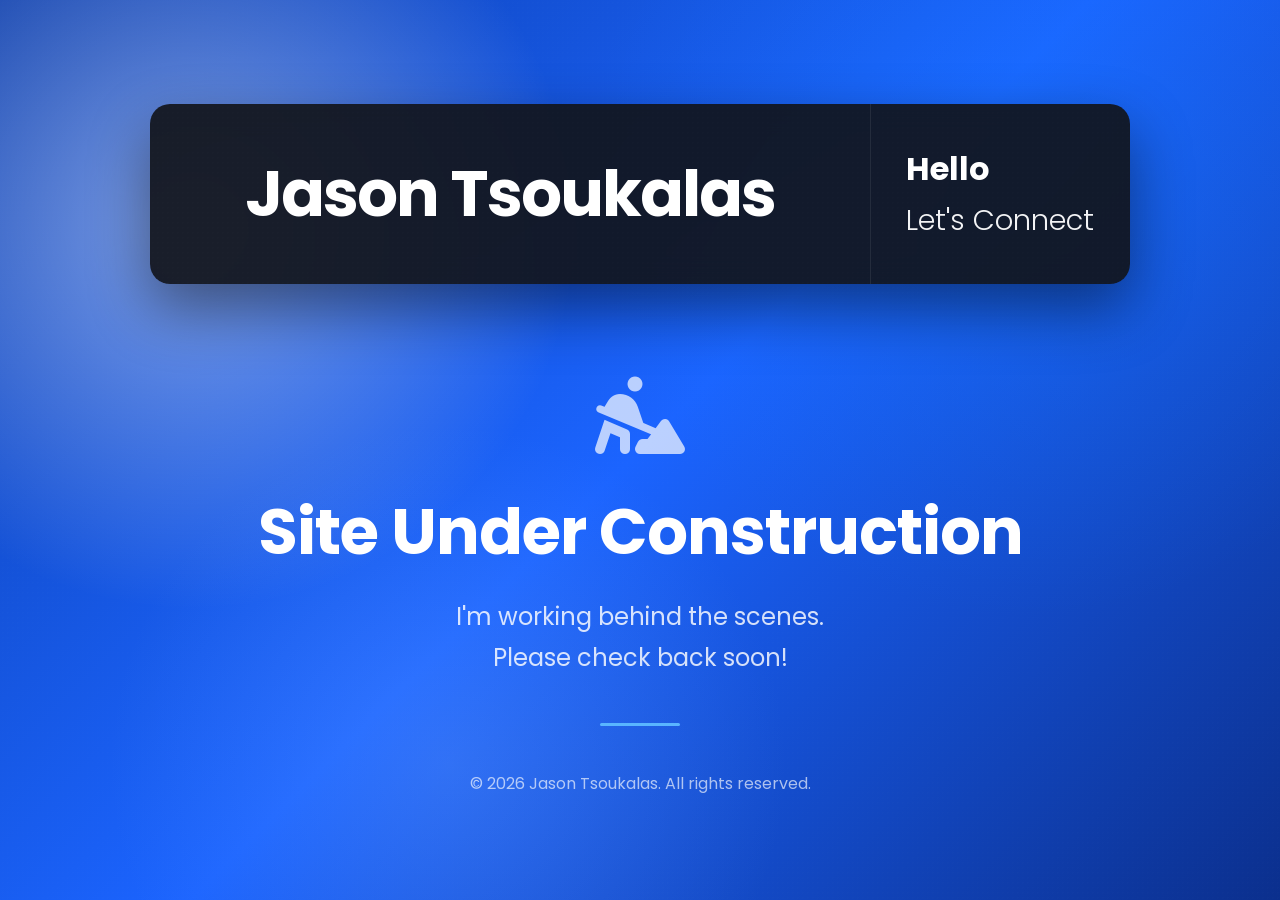
==== index.html @ 8675d770 "feat: Site under construction" ====
<!DOCTYPE html>
<html lang="en">
<head>
    <meta charset="UTF-8">
    <meta name="viewport" content="width=device-width, initial-scale=1.0">
    <title>Jason Tsoukalas</title>

    <link rel="preconnect" href="https://fonts.googleapis.com">
    <link rel="preconnect" href="https://fonts.gstatic.com" crossorigin>
    <link href="https://fonts.googleapis.com/css2?family=Poppins:wght@300;400;500;600;700;800&display=swap" rel="stylesheet">

    <link rel="stylesheet" href="https://cdnjs.cloudflare.com/ajax/libs/font-awesome/6.7.2/css/all.min.css">

    <style>
        *{
            margin:0;
            padding:0;
            box-sizing:border-box;
        }

        body{
            font-family:'Poppins',sans-serif;
            height:100vh;
            overflow:hidden;
            color:white;

            background:
                radial-gradient(circle at 15% 25%, rgba(255,255,255,.45), transparent 30%),
                radial-gradient(circle at 80% 20%, rgba(20,120,255,.35), transparent 35%),
                radial-gradient(circle at 35% 85%, rgba(120,170,255,.25), transparent 30%),
                linear-gradient(135deg,#0d3fae,#1b64ff,#0b2f8d);
        }

        /* subtle noise */
        body::after{
            content:"";
            position:fixed;
            inset:0;
            background-image:
                radial-gradient(rgba(255,255,255,.06) 1px, transparent 1px);
            background-size:5px 5px;
            opacity:.18;
            pointer-events:none;
        }

        .container{
            max-width:1200px;
            margin:auto;
            height:100%;
            display:flex;
            flex-direction:column;
            justify-content:center;
            align-items:center;
            padding:40px;
        }

        .hero{
            width:100%;
            max-width:980px;
            display:grid;
            grid-template-columns:1fr 260px;
            overflow:hidden;

            background:rgba(18,20,27,.92);

            border-radius:20px;

            backdrop-filter:blur(12px);

            box-shadow:
                0 25px 60px rgba(0,0,0,.45);
        }

        .hero-left{
            display:flex;
            align-items:center;
            justify-content:center;
            min-height:180px;
        }

        .hero-left h1{
            font-size:4rem;
            font-weight:700;
            letter-spacing:-2px;
        }

        .hero-right{
            border-left:1px solid rgba(255,255,255,.08);
            display:flex;
            flex-direction:column;
            justify-content:center;
            padding-left:35px;
        }

        .hero-right h3{
            font-size:2rem;
            margin-bottom:6px;
        }

        .hero-right p{
            font-size:1.8rem;
            font-weight:300;
            opacity:.95;
        }

        .content{
            margin-top:90px;
            text-align:center;
        }

        .content i{
            font-size:5rem;
            opacity:.7;
            margin-bottom:30px;
        }

        .content h2{
            font-size:4rem;
            margin-bottom:18px;
            letter-spacing:-1px;
        }

        .content p{
            color:rgba(255,255,255,.82);
            font-size:1.5rem;
            line-height:1.7;
        }

        .divider{
            width:80px;
            height:3px;
            background:#59b5ff;
            margin:45px auto;
            border-radius:10px;
        }

        footer{
            color:rgba(255,255,255,.65);
            font-size:1rem;
        }

        @media(max-width:900px){

            body{
                overflow:auto;
            }

            .container{
                padding:20px;
            }

            .hero{
                grid-template-columns:1fr;
            }

            .hero-left{
                min-height:140px;
                padding:20px;
            }

            .hero-left h1{
                font-size:2.6rem;
                text-align:center;
            }

            .hero-right{
                border-left:none;
                border-top:1px solid rgba(255,255,255,.08);
                padding:30px;
                text-align:center;
            }

            .hero-right h3{
                font-size:1.6rem;
            }

            .hero-right p{
                font-size:1.3rem;
            }

            .content{
                margin-top:60px;
            }

            .content h2{
                font-size:2.4rem;
            }

            .content p{
                font-size:1.1rem;
            }
        }
    </style>
</head>
<body>

<div class="container">

    <div class="hero">

        <div class="hero-left">
            <h1>Jason Tsoukalas</h1>
        </div>

        <div class="hero-right">
            <h3>Hello</h3>
            <p>Let's Connect</p>
        </div>

    </div>

    <section class="content">

        <i class="fa-solid fa-person-digging"></i>

        <h2>Site Under Construction</h2>

        <p>
            I'm working behind the scenes.<br>
            Please check back soon!
        </p>

        <div class="divider"></div>

        <footer>
            © 2026 Jason Tsoukalas. All rights reserved.
        </footer>

    </section>

</div>

</body>
</html>
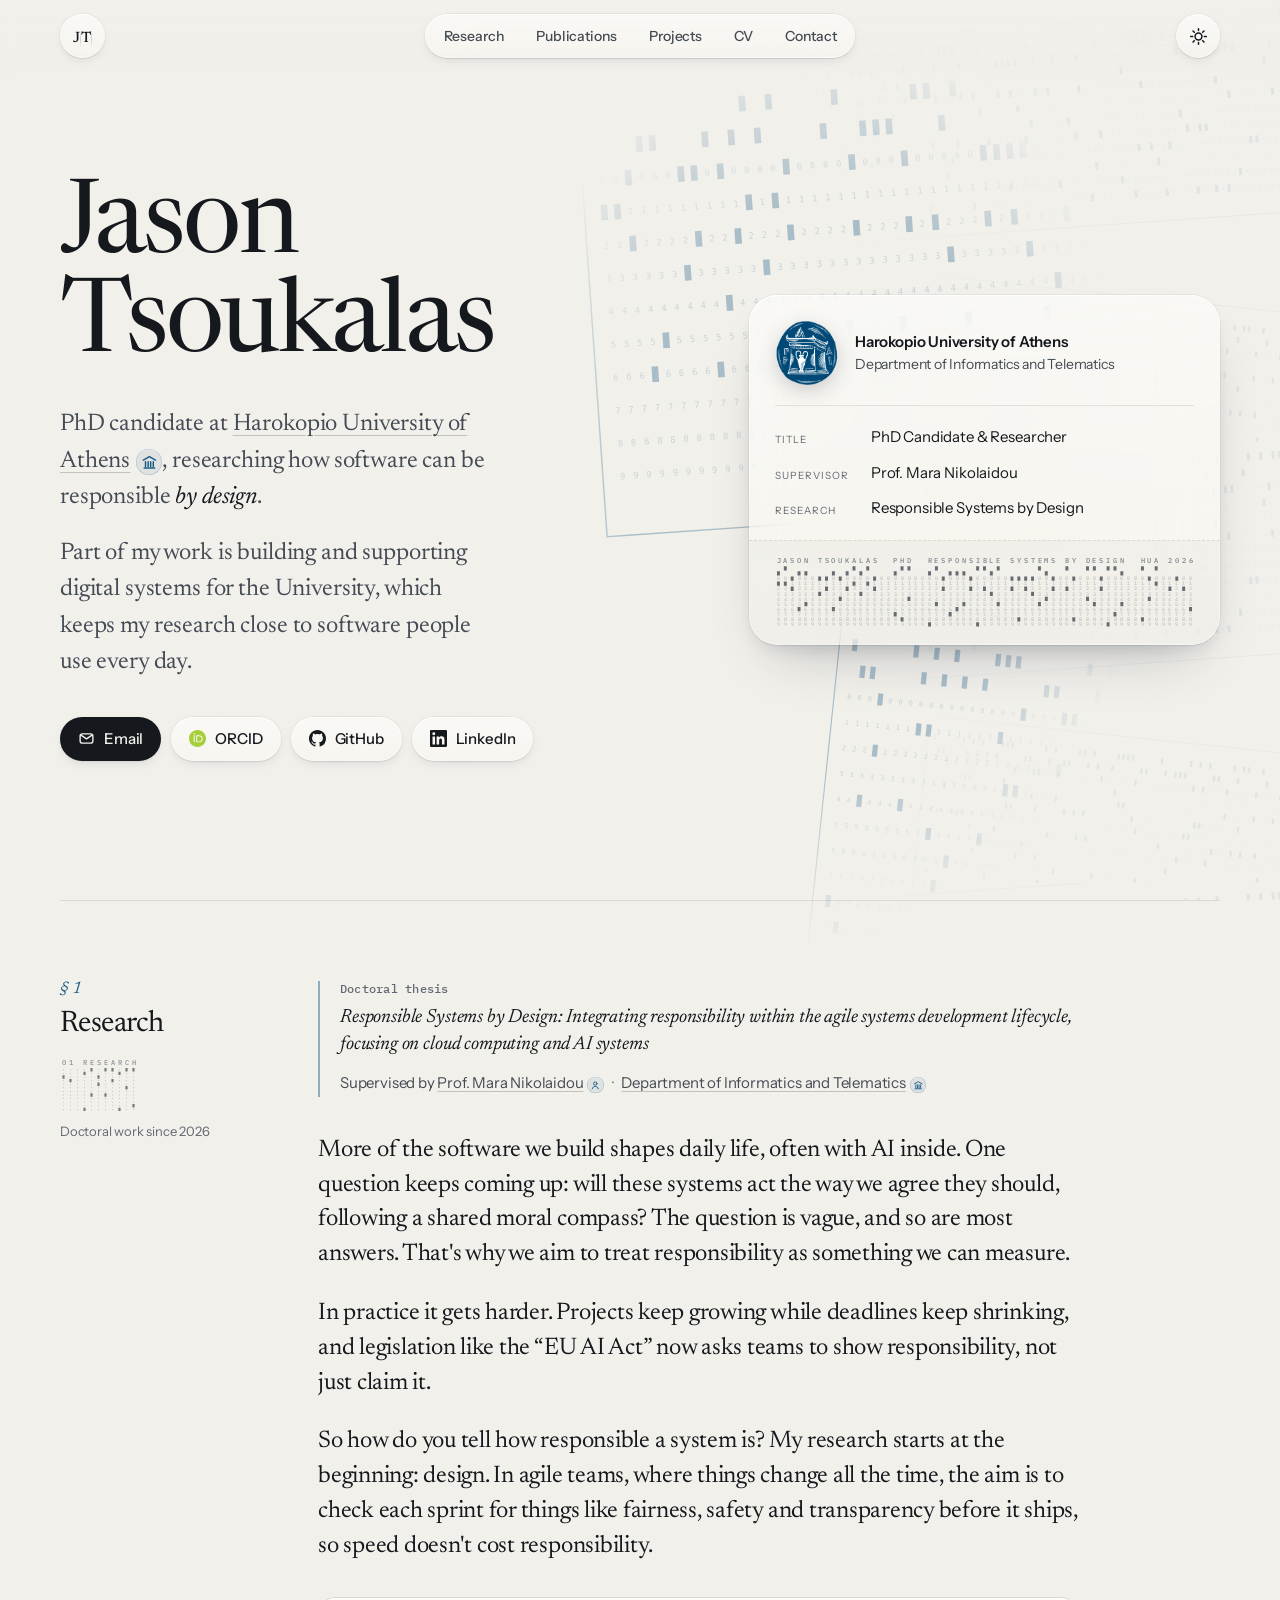
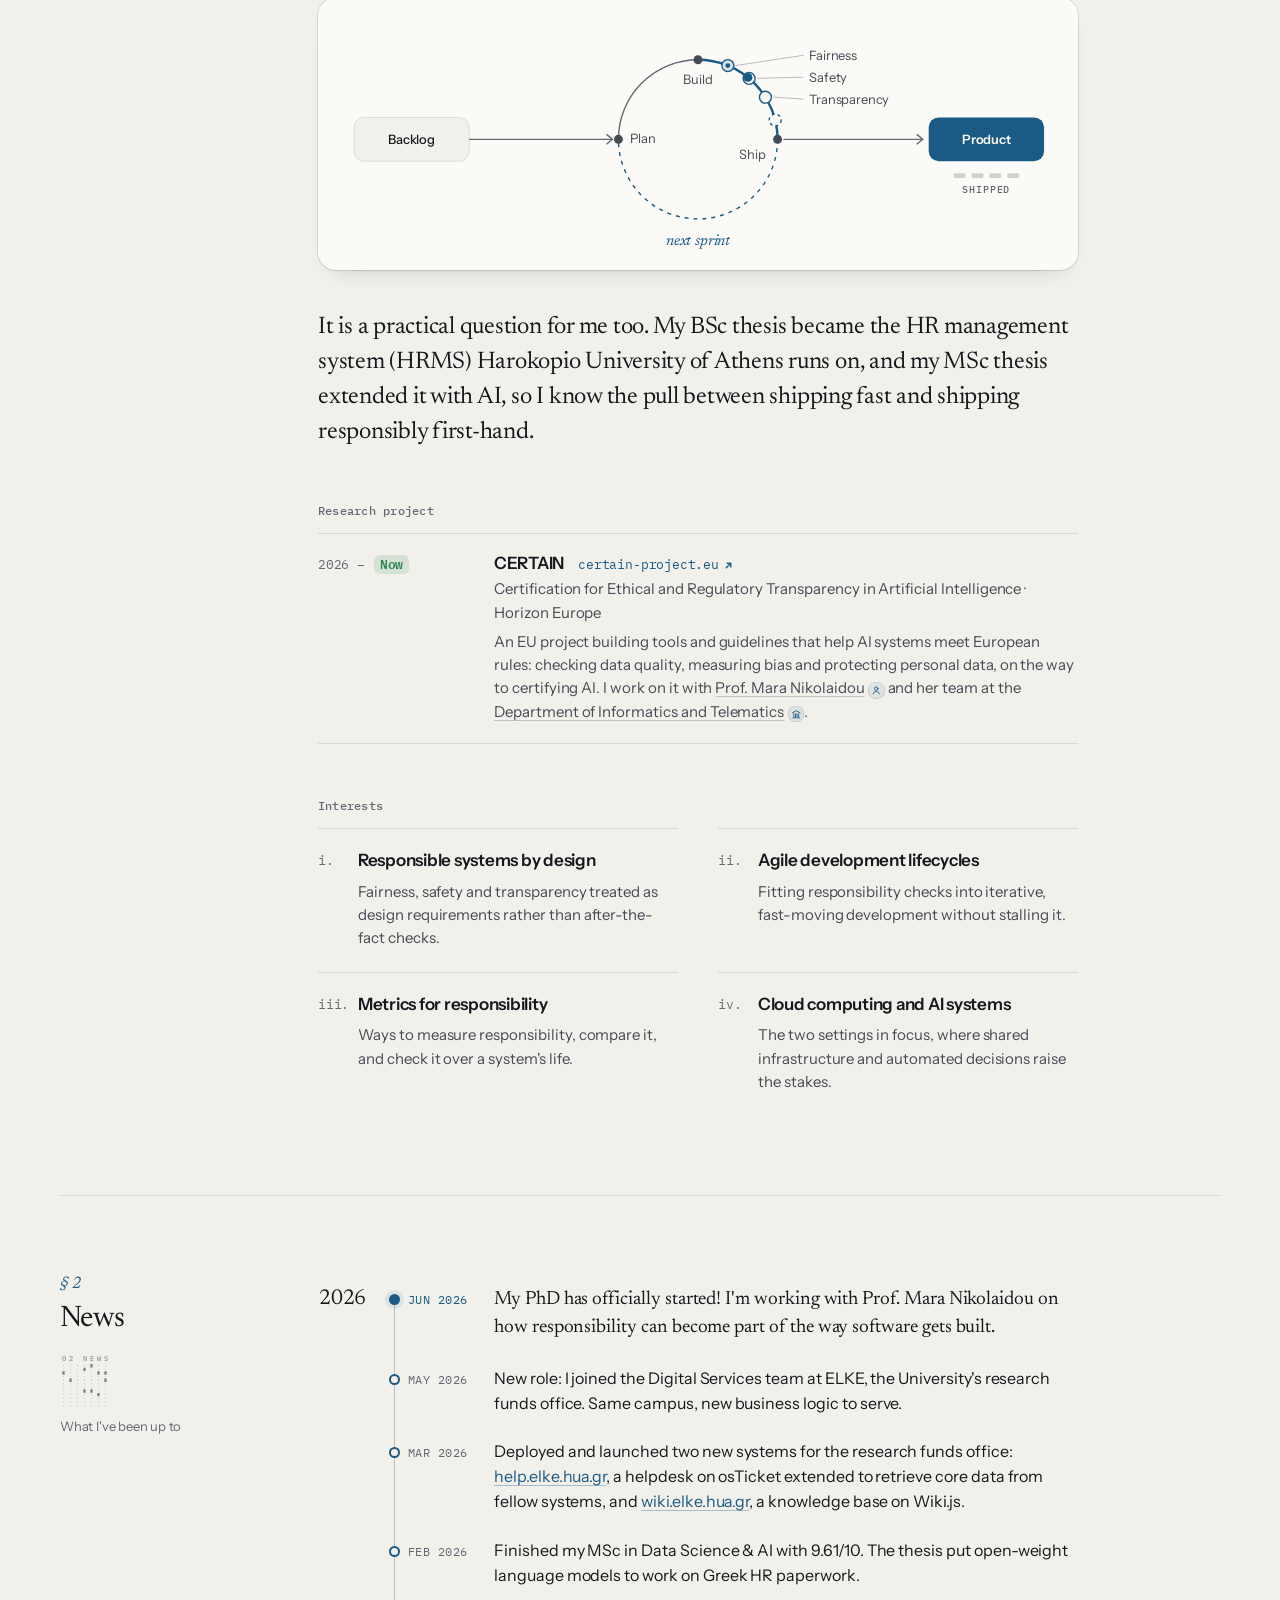
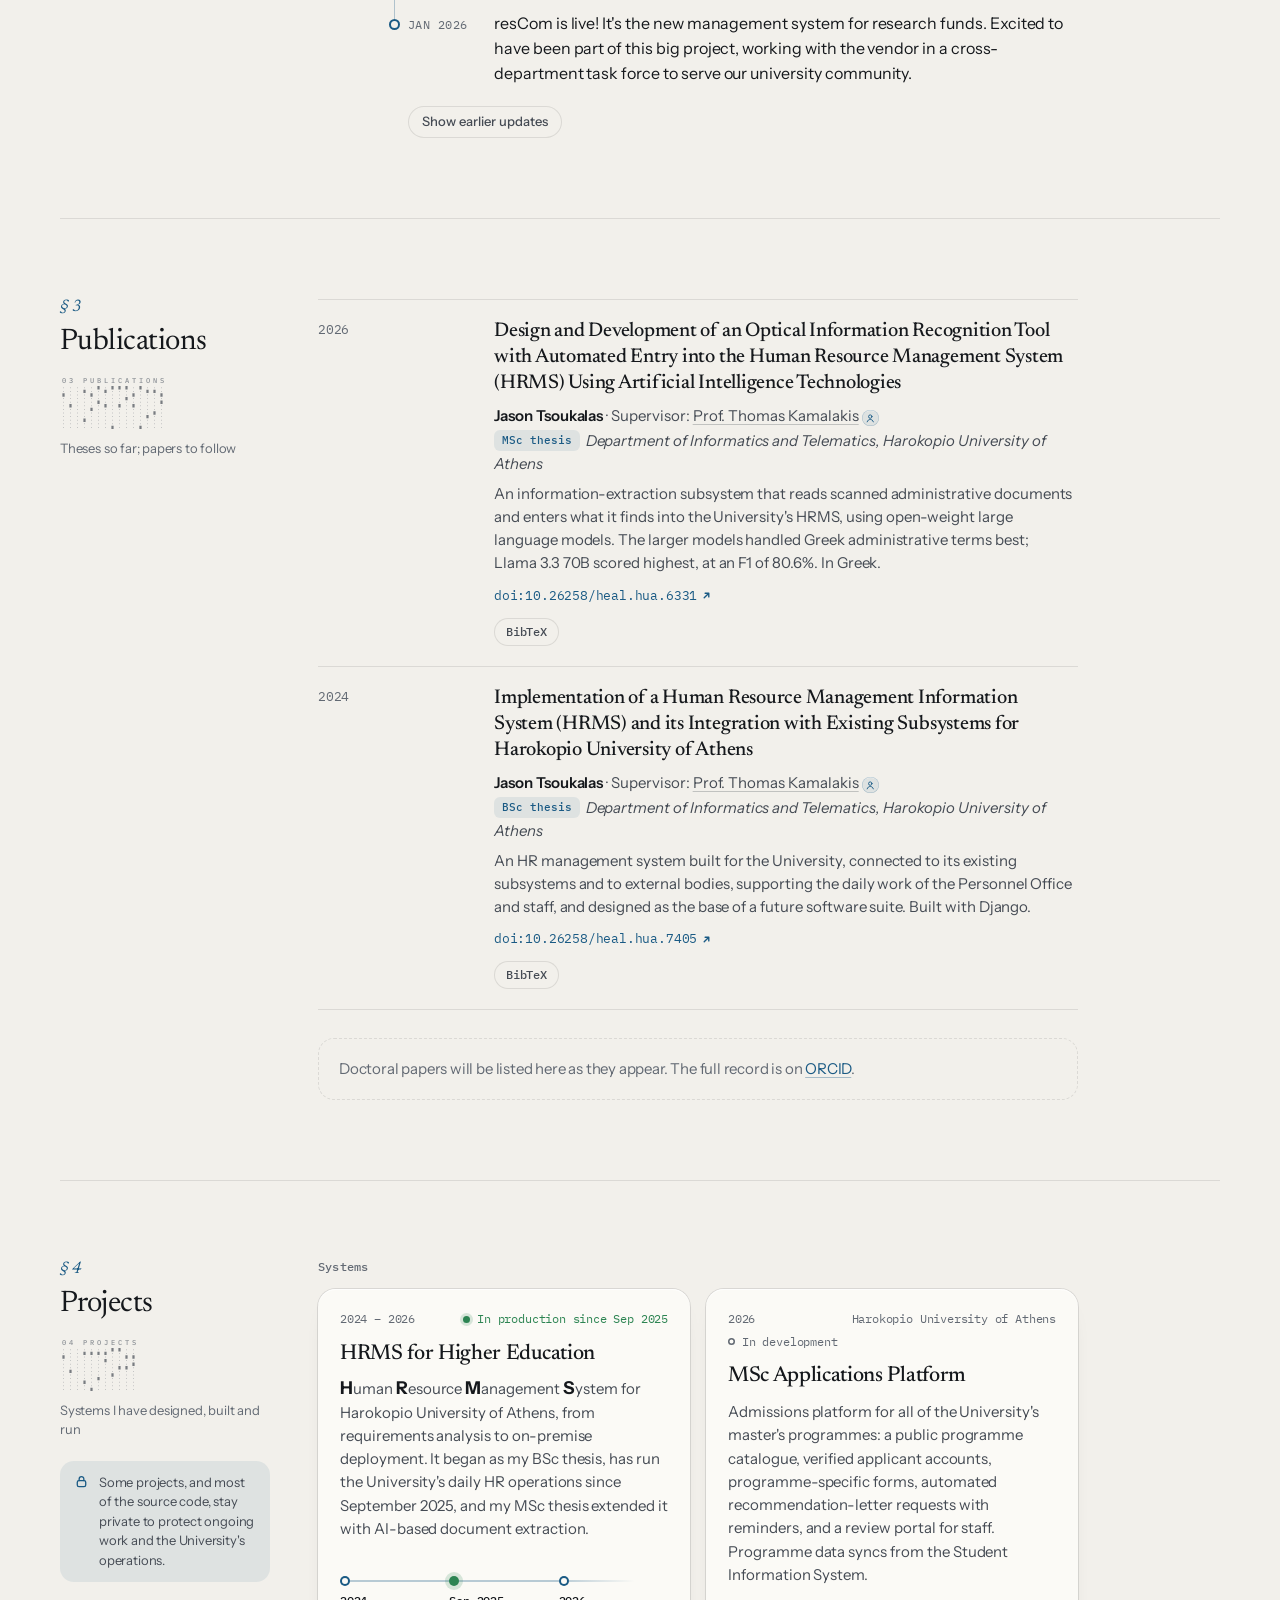
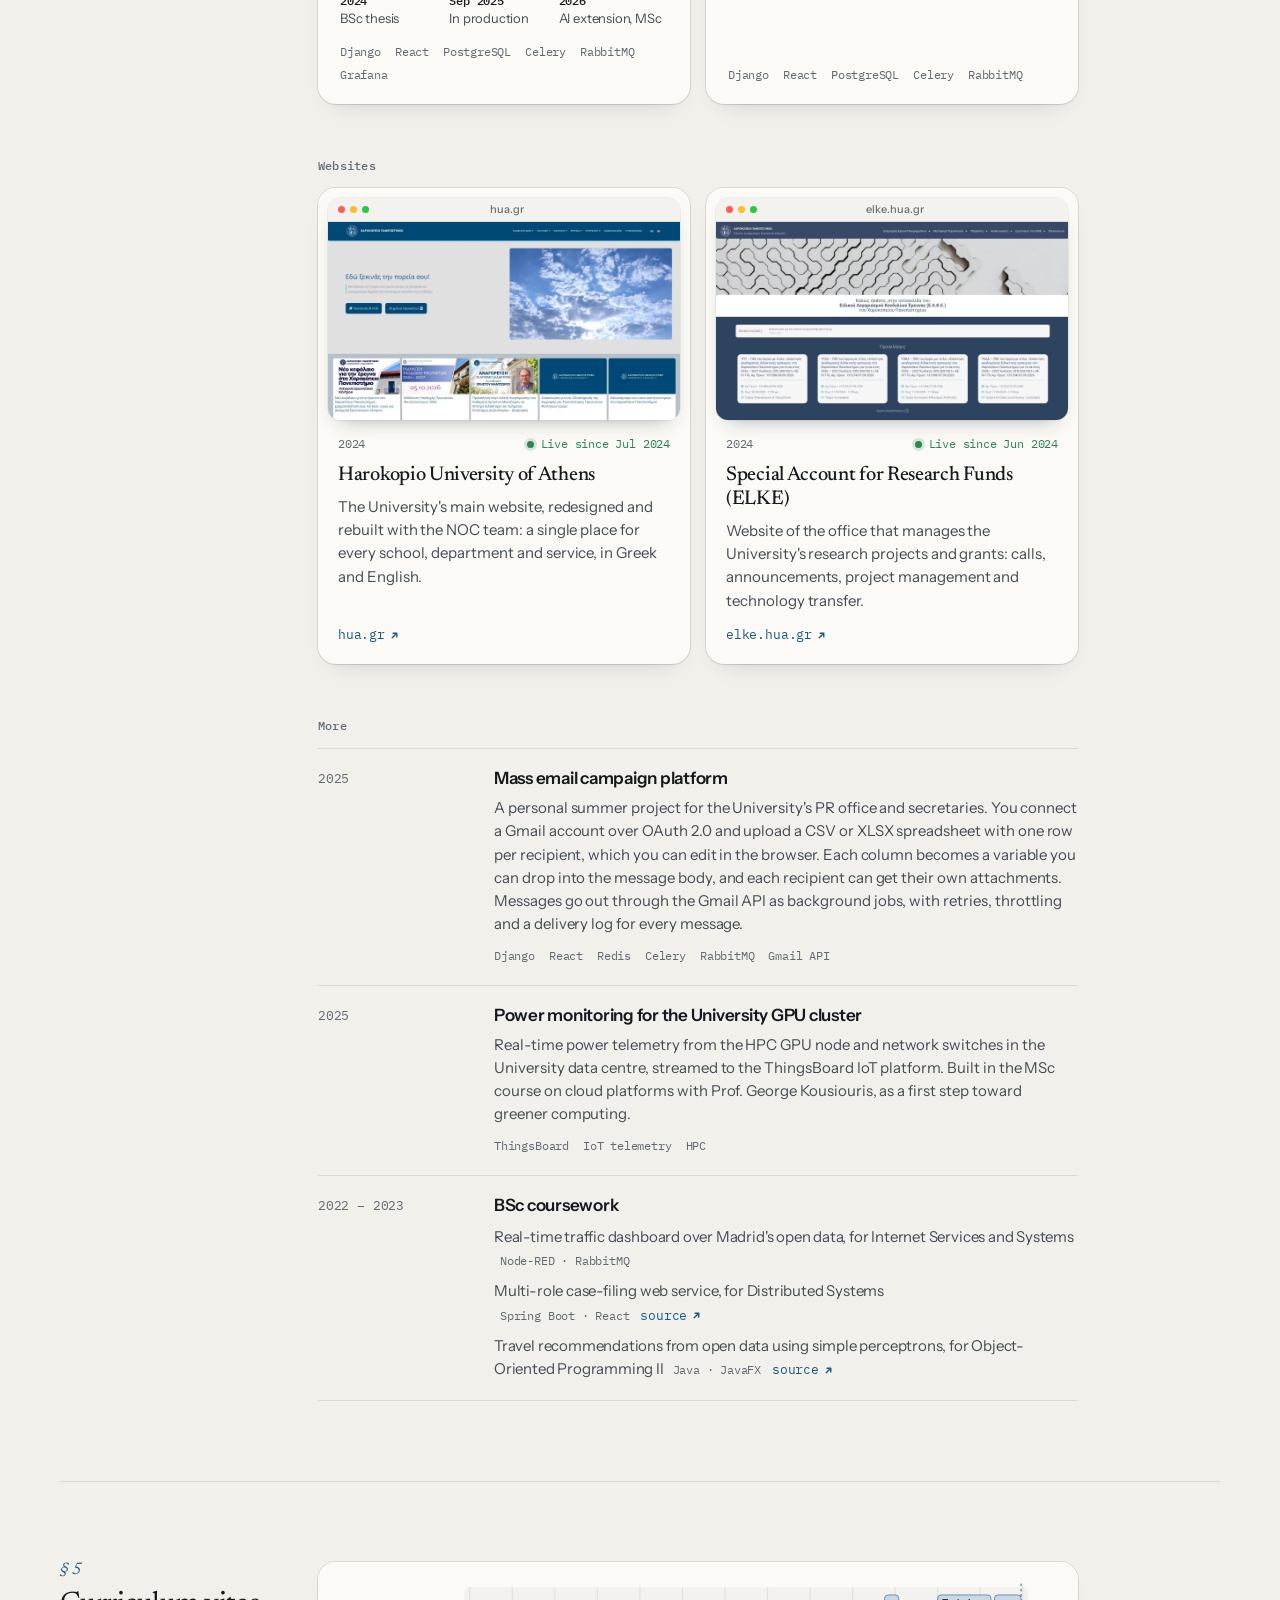
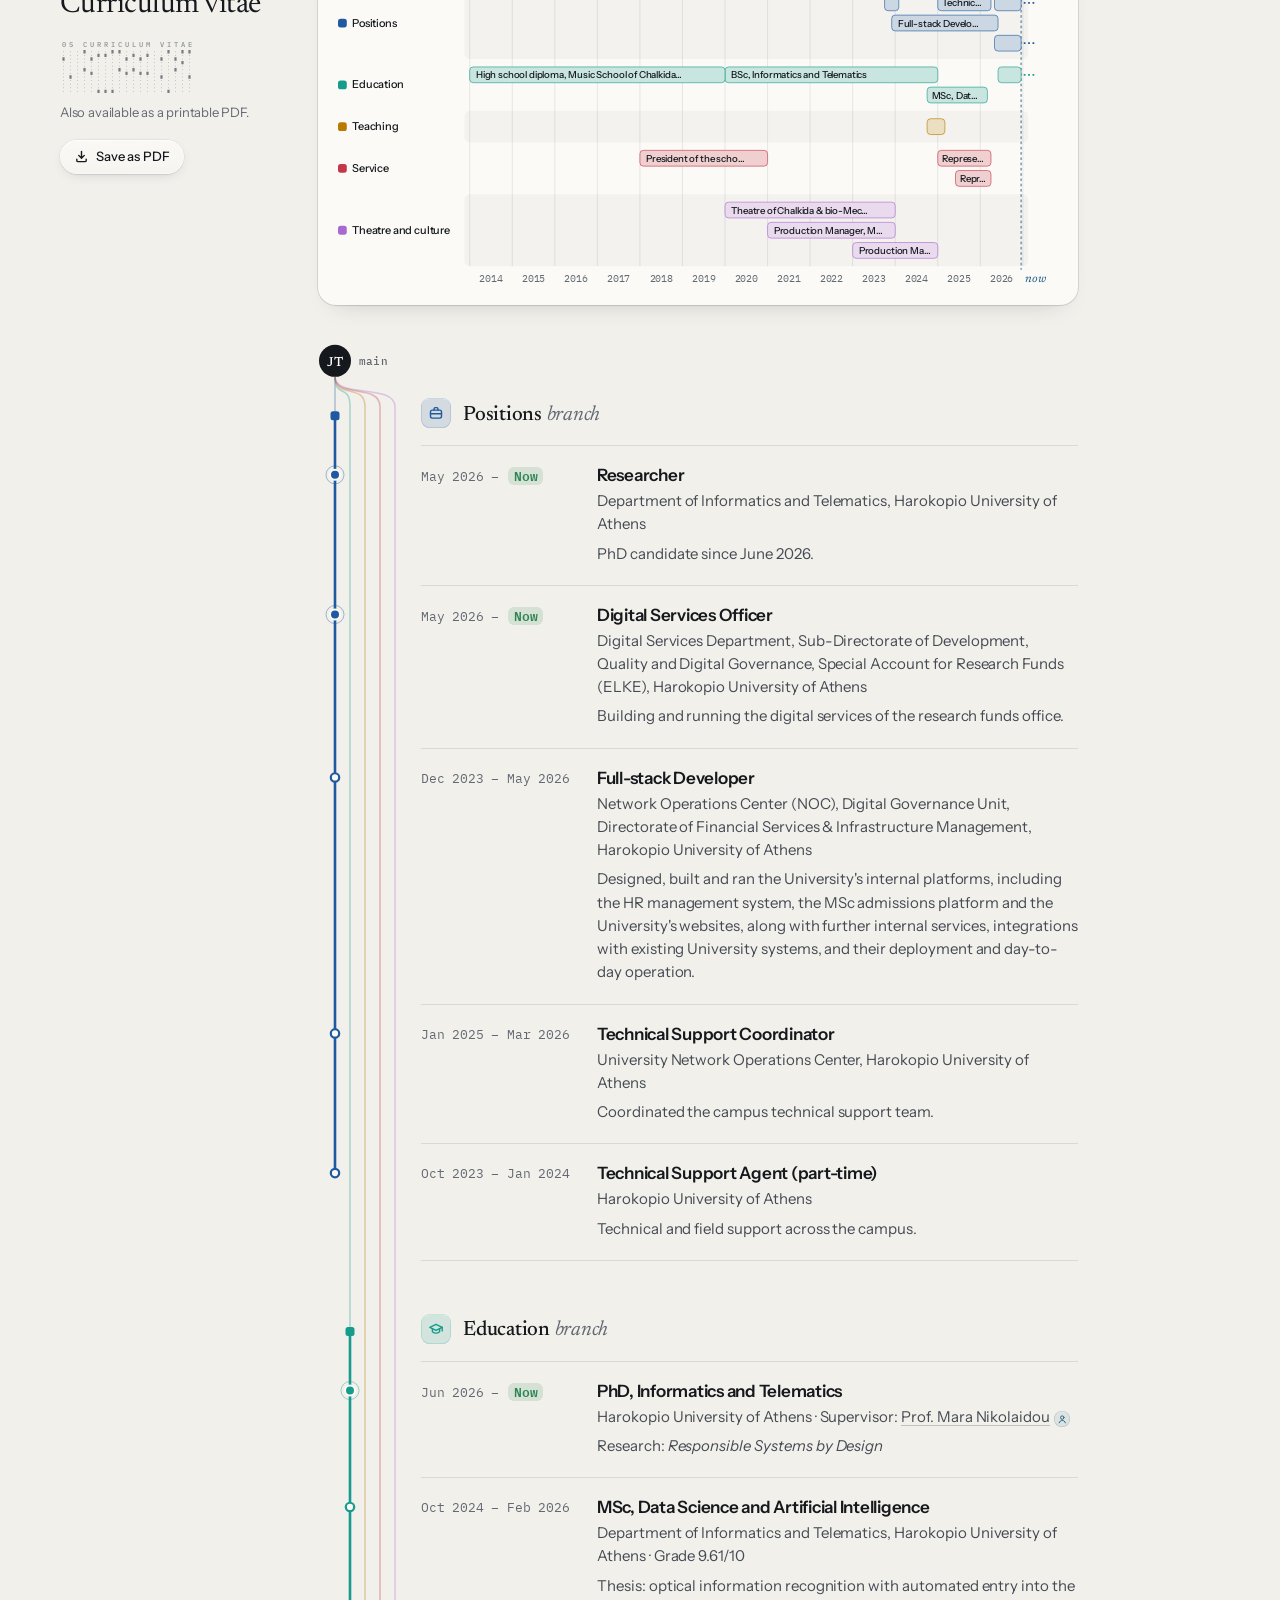
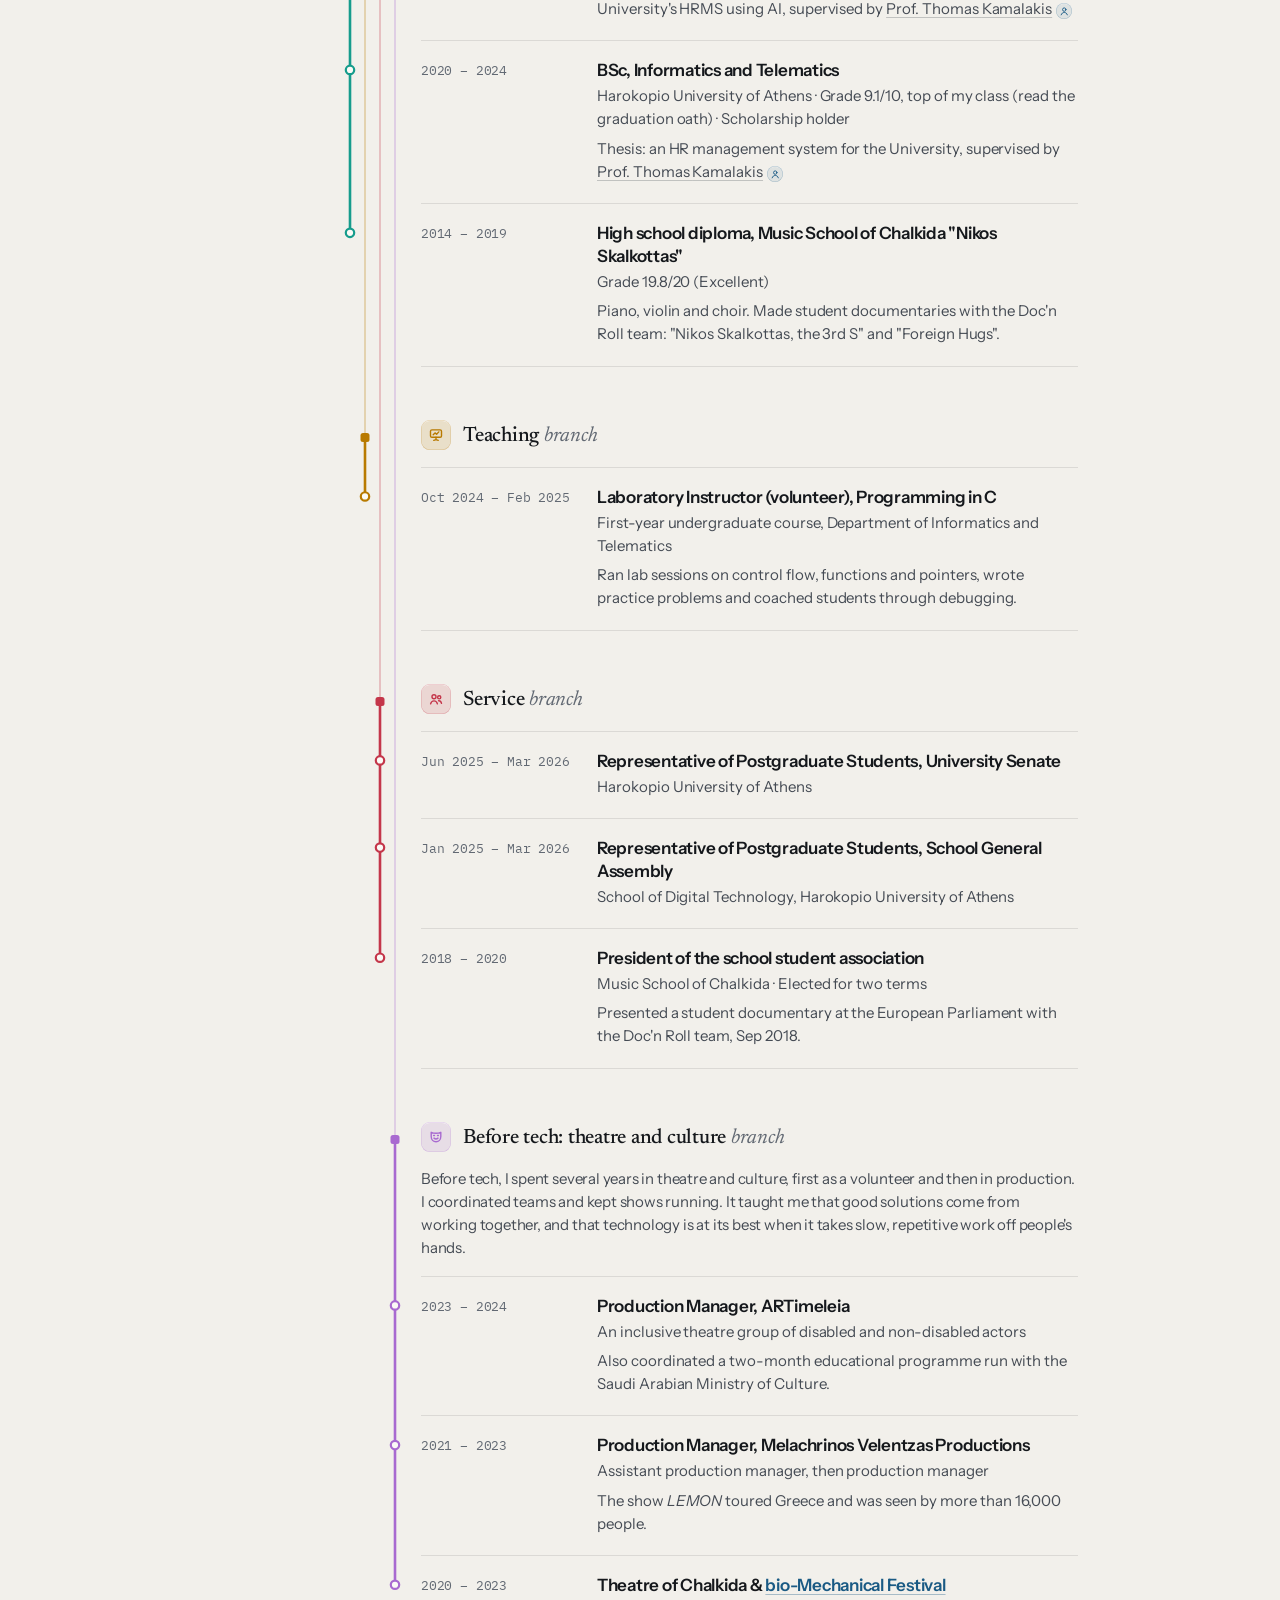
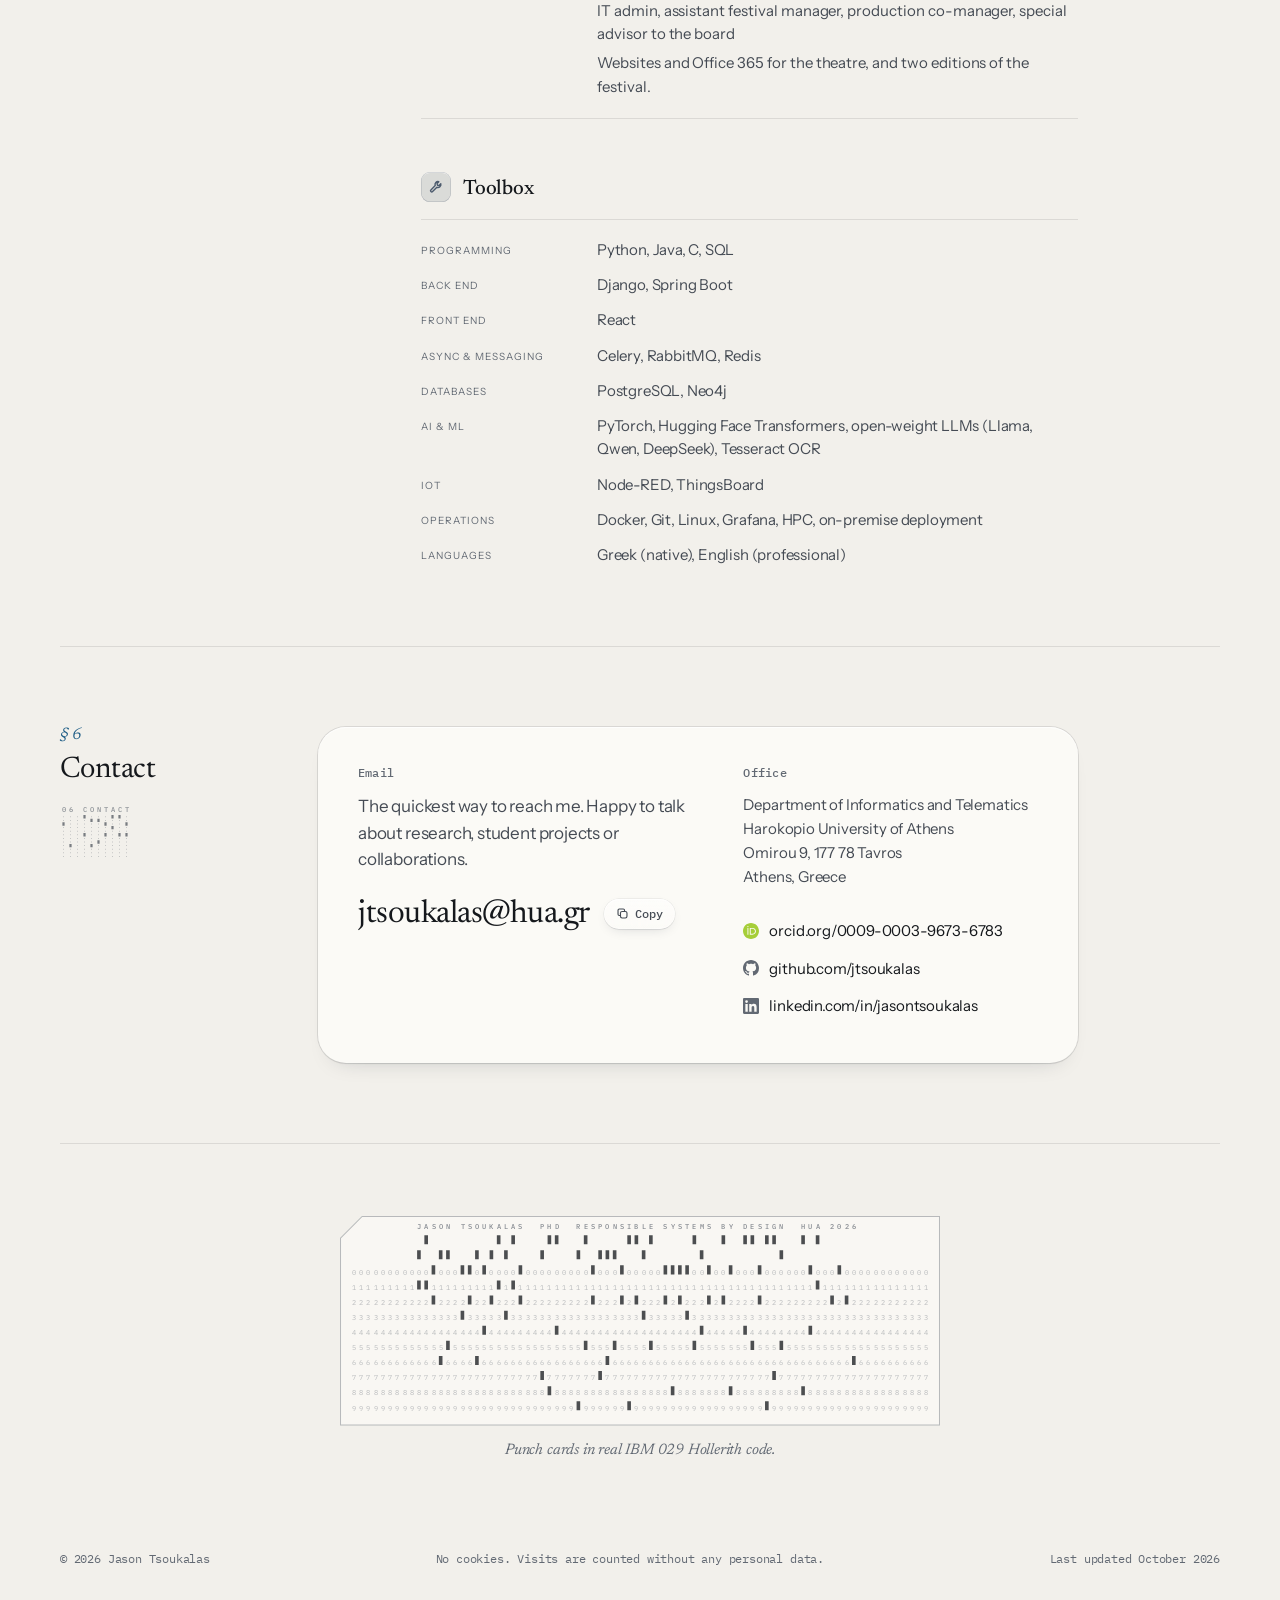
==== commit 1d3e22d7: "feat: New content and presentation" ====
--- a/index.html
+++ b/index.html
@@ -1,234 +1,874 @@
-<!DOCTYPE html>
-<html lang="en">
+<!doctype html>
+<html lang="en" data-pattern="punch" data-news="log" data-punch="stub bands footer" data-cvlist="git">
 <head>
-    <meta charset="UTF-8">
-    <meta name="viewport" content="width=device-width, initial-scale=1.0">
-    <title>Jason Tsoukalas</title>
-
-    <link rel="preconnect" href="https://fonts.googleapis.com">
-    <link rel="preconnect" href="https://fonts.gstatic.com" crossorigin>
-    <link href="https://fonts.googleapis.com/css2?family=Poppins:wght@300;400;500;600;700;800&display=swap" rel="stylesheet">
-
-    <link rel="stylesheet" href="https://cdnjs.cloudflare.com/ajax/libs/font-awesome/6.7.2/css/all.min.css">
-
-    <style>
-        *{
-            margin:0;
-            padding:0;
-            box-sizing:border-box;
-        }
-
-        body{
-            font-family:'Poppins',sans-serif;
-            height:100vh;
-            overflow:hidden;
-            color:white;
-
-            background:
-                radial-gradient(circle at 15% 25%, rgba(255,255,255,.45), transparent 30%),
-                radial-gradient(circle at 80% 20%, rgba(20,120,255,.35), transparent 35%),
-                radial-gradient(circle at 35% 85%, rgba(120,170,255,.25), transparent 30%),
-                linear-gradient(135deg,#0d3fae,#1b64ff,#0b2f8d);
-        }
-
-        /* subtle noise */
-        body::after{
-            content:"";
-            position:fixed;
-            inset:0;
-            background-image:
-                radial-gradient(rgba(255,255,255,.06) 1px, transparent 1px);
-            background-size:5px 5px;
-            opacity:.18;
-            pointer-events:none;
-        }
-
-        .container{
-            max-width:1200px;
-            margin:auto;
-            height:100%;
-            display:flex;
-            flex-direction:column;
-            justify-content:center;
-            align-items:center;
-            padding:40px;
-        }
-
-        .hero{
-            width:100%;
-            max-width:980px;
-            display:grid;
-            grid-template-columns:1fr 260px;
-            overflow:hidden;
-
-            background:rgba(18,20,27,.92);
-
-            border-radius:20px;
-
-            backdrop-filter:blur(12px);
-
-            box-shadow:
-                0 25px 60px rgba(0,0,0,.45);
-        }
-
-        .hero-left{
-            display:flex;
-            align-items:center;
-            justify-content:center;
-            min-height:180px;
-        }
-
-        .hero-left h1{
-            font-size:4rem;
-            font-weight:700;
-            letter-spacing:-2px;
-        }
-
-        .hero-right{
-            border-left:1px solid rgba(255,255,255,.08);
-            display:flex;
-            flex-direction:column;
-            justify-content:center;
-            padding-left:35px;
-        }
-
-        .hero-right h3{
-            font-size:2rem;
-            margin-bottom:6px;
-        }
-
-        .hero-right p{
-            font-size:1.8rem;
-            font-weight:300;
-            opacity:.95;
-        }
-
-        .content{
-            margin-top:90px;
-            text-align:center;
-        }
-
-        .content i{
-            font-size:5rem;
-            opacity:.7;
-            margin-bottom:30px;
-        }
-
-        .content h2{
-            font-size:4rem;
-            margin-bottom:18px;
-            letter-spacing:-1px;
-        }
-
-        .content p{
-            color:rgba(255,255,255,.82);
-            font-size:1.5rem;
-            line-height:1.7;
-        }
-
-        .divider{
-            width:80px;
-            height:3px;
-            background:#59b5ff;
-            margin:45px auto;
-            border-radius:10px;
-        }
-
-        footer{
-            color:rgba(255,255,255,.65);
-            font-size:1rem;
-        }
-
-        @media(max-width:900px){
-
-            body{
-                overflow:auto;
-            }
-
-            .container{
-                padding:20px;
-            }
-
-            .hero{
-                grid-template-columns:1fr;
-            }
-
-            .hero-left{
-                min-height:140px;
-                padding:20px;
-            }
-
-            .hero-left h1{
-                font-size:2.6rem;
-                text-align:center;
-            }
-
-            .hero-right{
-                border-left:none;
-                border-top:1px solid rgba(255,255,255,.08);
-                padding:30px;
-                text-align:center;
-            }
-
-            .hero-right h3{
-                font-size:1.6rem;
-            }
-
-            .hero-right p{
-                font-size:1.3rem;
-            }
-
-            .content{
-                margin-top:60px;
-            }
-
-            .content h2{
-                font-size:2.4rem;
-            }
-
-            .content p{
-                font-size:1.1rem;
-            }
-        }
-    </style>
+  <meta charset="utf-8">
+  <meta name="viewport" content="width=device-width, initial-scale=1, viewport-fit=cover">
+  <title>Jason Tsoukalas · PhD Candidate, Harokopio University of Athens</title>
+  <meta name="description" content="Jason Tsoukalas is a PhD candidate at the Department of Informatics and Telematics, Harokopio University of Athens, researching Responsible Systems by Design.">
+  <meta name="author" content="Jason Tsoukalas">
+  <link rel="canonical" href="https://jtsoukalas.github.io/">
+
+  <meta property="og:type" content="profile">
+  <meta property="og:title" content="Jason Tsoukalas">
+  <meta property="og:description" content="PhD candidate at Harokopio University of Athens, researching how software can be responsible by design.">
+  <meta property="og:url" content="https://jtsoukalas.github.io/">
+  <meta property="og:site_name" content="Jason Tsoukalas">
+  <meta property="og:locale" content="en_US">
+  <meta property="og:image" content="https://jtsoukalas.github.io/assets/img/og-image.png">
+  <meta property="og:image:type" content="image/png">
+  <meta property="og:image:width" content="1200">
+  <meta property="og:image:height" content="630">
+  <meta property="og:image:alt" content="Jason Tsoukalas, PhD candidate and full-stack developer, with a punched computer card.">
+  <meta name="twitter:title" content="Jason Tsoukalas">
+  <meta name="twitter:description" content="PhD candidate at Harokopio University of Athens, researching how software can be responsible by design.">
+  <meta name="twitter:image" content="https://jtsoukalas.github.io/assets/img/og-image.png">
+  <meta name="twitter:image:alt" content="Jason Tsoukalas, PhD candidate and full-stack developer, with a punched computer card.">
+  <meta name="twitter:card" content="summary_large_image">
+
+  <meta name="theme-color" content="#f2f0eb" media="(prefers-color-scheme: light)">
+  <meta name="theme-color" content="#0b0e12" media="(prefers-color-scheme: dark)">
+  <meta name="color-scheme" content="light dark">
+  <link rel="icon" href="assets/favicon.svg" type="image/svg+xml">
+
+  <!-- Apply a saved appearance before first paint so the page never flashes the wrong theme -->
+  <script>
+    (function () {
+      try {
+        var t = localStorage.getItem("theme");
+        if (t === "light" || t === "dark") document.documentElement.dataset.theme = t;
+      } catch (e) {}
+    })();
+  </script>
+
+  <link rel="preconnect" href="https://fonts.googleapis.com">
+  <link rel="preconnect" href="https://fonts.gstatic.com" crossorigin>
+  <link rel="stylesheet" href="https://fonts.googleapis.com/css2?family=Newsreader:ital,opsz,wght@0,6..72,300..600;1,6..72,300..500&family=Instrument+Sans:wght@400..600&family=IBM+Plex+Mono:ital,wght@0,400;0,500;1,400&display=swap">
+  <link rel="stylesheet" href="assets/css/site.css">
+  <link rel="stylesheet" href="assets/css/refine.css">
+
+  <script type="application/ld+json">
+  {
+    "@context": "https://schema.org",
+    "@type": "Person",
+    "name": "Jason Tsoukalas",
+    "alternateName": ["Ιάσονας Τσουκαλάς", "Theofilos-Iason Tsoukalas"],
+    "url": "https://jtsoukalas.github.io/",
+    "jobTitle": "PhD Candidate",
+    "affiliation": {
+      "@type": "CollegeOrUniversity",
+      "name": "Harokopio University of Athens",
+      "url": "https://www.hua.gr/en/",
+      "department": { "@type": "Organization", "name": "Department of Informatics and Telematics", "url": "https://dit.hua.gr/en" }
+    },
+    "alumniOf": { "@type": "CollegeOrUniversity", "name": "Harokopio University of Athens" },
+    "address": { "@type": "PostalAddress", "addressLocality": "Athens", "addressCountry": "GR" },
+    "knowsAbout": ["Responsible systems by design", "Agile software development", "Cloud computing", "AI systems", "Information extraction", "Full-stack web development"],
+    "knowsLanguage": ["el", "en"],
+    "sameAs": [
+      "https://orcid.org/0009-0003-9673-6783",
+      "https://github.com/jtsoukalas",
+      "https://www.linkedin.com/in/jasontsoukalas/"
+    ]
+  }
+  </script>
+
+  <script src="assets/js/site.js" defer></script>
+  <script src="assets/js/refine.js" defer></script>
+  <script src="assets/js/visits.js" defer></script>
 </head>
-<body>
-
-<div class="container">
-
-    <div class="hero">
-
-        <div class="hero-left">
-            <h1>Jason Tsoukalas</h1>
+<body id="top">
+  <a class="skip" href="#main">Skip to content</a>
+
+  <div class="field" aria-hidden="true"><i class="o1"></i><i class="o2"></i><i class="o3"></i><i class="o4"></i></div>
+  <div class="grain" aria-hidden="true"></div>
+  <div class="edge" aria-hidden="true"></div>
+  <div class="edge edge--bottom" aria-hidden="true"></div>
+
+  <header class="topbar">
+    <div class="topbar__inner">
+      <!-- The initials unfold into the full name once the big name scrolls away (see site.js) -->
+      <a class="brand glass" href="#top" aria-label="Jason Tsoukalas, back to top">
+        <span class="brand__name" aria-hidden="true"><span>J</span><span class="brand__x"><span class="brand__clip"><span style="--i:0">a</span><span style="--i:1">s</span><span style="--i:2">o</span><span style="--i:3">n</span><span style="--i:4">&nbsp;</span></span></span><span>T</span><span class="brand__x"><span class="brand__clip"><span style="--i:5">s</span><span style="--i:6">o</span><span style="--i:7">u</span><span style="--i:8">k</span><span style="--i:9">a</span><span style="--i:10">l</span><span style="--i:11">a</span><span style="--i:12">s</span></span></span></span>
+        <span class="brand__measure" aria-hidden="true">Jason Tsoukalas</span>
+      </a>
+
+      <nav class="tabs glass" aria-label="Sections">
+        <span class="lens" aria-hidden="true"></span>
+        <a href="#research">Research</a>
+        <a href="#publications"><span class="long">Publications</span><span class="short">Papers</span></a>
+        <a href="#projects">Projects</a>
+        <a href="#cv">CV</a>
+        <a href="#contact">Contact</a>
+      </nav>
+
+      <button class="theme-toggle glass" type="button" aria-label="Switch appearance">
+        <svg class="icon-sun" viewBox="0 0 20 20" fill="none" stroke="currentColor" stroke-width="1.6" stroke-linecap="round" aria-hidden="true"><circle cx="10" cy="10" r="3.6"/><path d="M10 1.8v2M10 16.2v2M1.8 10h2M16.2 10h2M4.2 4.2l1.4 1.4M14.4 14.4l1.4 1.4M4.2 15.8l1.4-1.4M14.4 5.6l1.4-1.4"/></svg>
+        <svg class="icon-moon" viewBox="0 0 20 20" fill="none" stroke="currentColor" stroke-width="1.6" stroke-linejoin="round" aria-hidden="true"><path d="M16.5 12.3A7 7 0 0 1 7.7 3.5a7 7 0 1 0 8.8 8.8z"/></svg>
+      </button>
+    </div>
+  </header>
+
+  <main id="main" class="wrap">
+
+    <!-- ============================================================ -->
+    <!-- Intro                                                         -->
+    <!-- ============================================================ -->
+    <section class="hero" aria-labelledby="name">
+      <div>
+        <h1 id="name">Jason Tsoukalas</h1>
+        <p class="print-only print-contact"><span class="js-email" data-user="jtsoukalas" data-domain="hua.gr">jtsoukalas [at] hua.gr</span> · jtsoukalas.github.io · orcid.org/0009-0003-9673-6783 · github.com/jtsoukalas · linkedin.com/in/jasontsoukalas</p>
+        <div class="hero__lede">
+          <p>
+            PhD candidate at
+            <a class="ref" href="https://www.hua.gr/en/">Harokopio University of <span class="nowrap">Athens<span class="ref__icon" aria-hidden="true"><svg viewBox="0 0 16 16" fill="none" stroke="currentColor" stroke-width="1.4" stroke-linecap="round" stroke-linejoin="round"><path d="M2.2 5.8 8 2.6l5.8 3.2M3 13.4h10M4.3 7.3v4.5M6.8 7.3v4.5M9.2 7.3v4.5M11.7 7.3v4.5"/></svg></span></span></a>,
+            researching how software can be responsible <em>by&nbsp;design</em>.
+          </p>
+          <p>
+            Part of my work is building and supporting digital systems for the University, which keeps my research close to
+            software people use every&nbsp;day.
+          </p>
         </div>
-
-        <div class="hero-right">
-            <h3>Hello</h3>
-            <p>Let's Connect</p>
+        <div class="actions">
+          <a class="btn btn--solid js-email" href="#contact" data-user="jtsoukalas" data-domain="hua.gr">
+            <svg viewBox="0 0 20 20" fill="none" stroke="currentColor" stroke-width="1.6" stroke-linecap="round" stroke-linejoin="round" aria-hidden="true"><rect x="2.5" y="4.5" width="15" height="11" rx="2.5"/><path d="M3.5 6l6.5 4.5L16.5 6"/></svg>
+            Email
+          </a>
+          <a class="btn glass" href="https://orcid.org/0009-0003-9673-6783" rel="me">
+            <svg class="icon-orcid" viewBox="0 0 24 24" fill="currentColor" aria-hidden="true"><path d="M12 0C5.372 0 0 5.372 0 12s5.372 12 12 12 12-5.372 12-12S18.628 0 12 0zM7.369 4.378c.525 0 .947.431.947.947s-.422.947-.947.947a.95.95 0 0 1-.947-.947c0-.525.422-.947.947-.947zm-.722 3.038h1.444v10.041H6.647V7.416zm3.562 0h3.9c3.712 0 5.344 2.653 5.344 5.025 0 2.578-2.016 5.025-5.325 5.025h-3.919V7.416zm1.444 1.303v7.444h2.297c3.272 0 4.022-2.484 4.022-3.722 0-2.016-1.284-3.722-4.097-3.722h-2.222z"/></svg>
+            ORCID
+          </a>
+          <a class="btn glass" href="https://github.com/jtsoukalas" rel="me">
+            <svg viewBox="0 0 16 16" fill="currentColor" aria-hidden="true"><path d="M8 0C3.58 0 0 3.58 0 8c0 3.54 2.29 6.53 5.47 7.59.4.07.55-.17.55-.38 0-.19-.01-.82-.01-1.49-2.01.37-2.53-.49-2.69-.94-.09-.23-.48-.94-.82-1.13-.28-.15-.68-.52-.01-.53.63-.01 1.08.58 1.23.82.72 1.21 1.87.87 2.33.66.07-.52.28-.87.51-1.07-1.78-.2-3.64-.89-3.64-3.95 0-.87.31-1.59.82-2.15-.08-.2-.36-1.02.08-2.12 0 0 .67-.21 2.2.82.64-.18 1.32-.27 2-.27.68 0 1.36.09 2 .27 1.53-1.04 2.2-.82 2.2-.82.44 1.1.16 1.92.08 2.12.51.56.82 1.27.82 2.15 0 3.07-1.87 3.75-3.65 3.95.29.25.54.73.54 1.48 0 1.07-.01 1.93-.01 2.2 0 .21.15.46.55.38A8.01 8.01 0 0 0 16 8c0-4.42-3.58-8-8-8z"/></svg>
+            GitHub
+          </a>
+          <a class="btn glass" href="https://www.linkedin.com/in/jasontsoukalas/" rel="me">
+            <svg viewBox="0 0 24 24" fill="currentColor" aria-hidden="true"><path d="M20.45 20.45h-3.55v-5.57c0-1.33-.03-3.04-1.85-3.04-1.85 0-2.14 1.45-2.14 2.94v5.67H9.35V9h3.41v1.56h.05c.48-.9 1.64-1.85 3.37-1.85 3.6 0 4.27 2.37 4.27 5.46v6.28zM5.34 7.43a2.06 2.06 0 1 1 0-4.13 2.06 2.06 0 0 1 0 4.13zM7.12 20.45H3.56V9h3.56v11.45zM22.22 0H1.77C.79 0 0 .77 0 1.73v20.54C0 23.23.79 24 1.77 24h20.45c.98 0 1.78-.77 1.78-1.73V1.73C24 .77 23.2 0 22.22 0z"/></svg>
+            LinkedIn
+          </a>
         </div>
-
-    </div>
-
-    <section class="content">
-
-        <i class="fa-solid fa-person-digging"></i>
-
-        <h2>Site Under Construction</h2>
-
-        <p>
-            I'm working behind the scenes.<br>
-            Please check back soon!
+      </div>
+
+      <aside class="card glass glass--float" aria-label="At a glance">
+        <div class="card__head">
+          <a class="card__seal" href="https://www.hua.gr/en/" tabindex="-1" aria-hidden="true">
+            <img class="seal seal--light" src="assets/img/hua-seal-blue.png" alt="" width="64" height="64">
+            <img class="seal seal--dark" src="assets/img/hua-seal-white.png" alt="" width="64" height="64">
+          </a>
+          <div>
+            <p class="card__org"><a href="https://www.hua.gr/en/">Harokopio University of Athens</a></p>
+            <p class="card__dept"><a href="https://dit.hua.gr/en">Department of Informatics and Telematics</a></p>
+          </div>
+        </div>
+        <dl class="facts">
+          <dt>title</dt>
+          <dd>PhD Candidate &amp; Researcher</dd>
+          <dt>supervisor</dt>
+          <dd><a href="https://mara.dit.people.hua.gr/">Prof. Mara Nikolaidou</a></dd>
+          <dt>research</dt>
+          <dd>Responsible Systems by Design</dd>
+        </dl>
+      </aside>
+    </section>
+
+    <!-- ============================================================ -->
+    <!-- Research                                                      -->
+    <!-- ============================================================ -->
+    <section class="section" id="research" aria-labelledby="research-title">
+      <div class="section__head">
+        <span class="section__num">§ 1</span>
+        <h2 id="research-title">Research</h2>
+        <p class="section__note">Doctoral work since 2026</p>
+      </div>
+      <div class="section__body">
+        <figure class="thesis">
+          <figcaption class="thesis__label">Doctoral thesis</figcaption>
+          <p class="thesis__title">Responsible Systems by Design: Integrating responsibility within the agile systems development lifecycle, focusing on cloud computing and AI systems</p>
+          <p class="thesis__meta">
+            Supervised by <a class="ref" href="https://mara.dit.people.hua.gr/">Prof. Mara <span class="nowrap">Nikolaidou<span class="ref__icon" aria-hidden="true"><svg viewBox="0 0 16 16" fill="none" stroke="currentColor" stroke-width="1.4" stroke-linecap="round"><circle cx="8" cy="5.5" r="2.6"/><path d="M3.3 13.5c.8-2.4 2.5-3.7 4.7-3.7s3.9 1.3 4.7 3.7"/></svg></span></span></a><span class="sep" aria-hidden="true">·</span><a class="ref" href="https://dit.hua.gr/en">Department of Informatics and <span class="nowrap">Telematics<span class="ref__icon" aria-hidden="true"><svg viewBox="0 0 16 16" fill="none" stroke="currentColor" stroke-width="1.4" stroke-linecap="round" stroke-linejoin="round"><path d="M2.2 5.8 8 2.6l5.8 3.2M3 13.4h10M4.3 7.3v4.5M6.8 7.3v4.5M9.2 7.3v4.5M11.7 7.3v4.5"/></svg></span></span></a>
+          </p>
+        </figure>
+
+        <p class="statement">
+          More of the software we build shapes daily life, often with AI inside. One question keeps coming up: will these
+          systems act the way we agree they should, following a shared moral compass? The question is vague, and so are most
+          answers. That's why we aim to treat responsibility as something we can measure.
         </p>
-
-        <div class="divider"></div>
-
-        <footer>
-            © 2026 Jason Tsoukalas. All rights reserved.
-        </footer>
-
+        <p class="statement">
+          In practice it gets harder. Projects keep growing while deadlines keep shrinking, and legislation like the &ldquo;EU AI Act&rdquo; now
+          asks teams to show responsibility, not just claim it.
+        </p>
+        <p class="statement">
+          So how do you tell how responsible a system is? My research starts at the beginning: design. In agile teams, where
+          things change all the time, the aim is to check each sprint for things like fairness, safety and transparency before
+          it ships, so speed doesn't cost responsibility.
+        </p>
+        <!-- Research: the sprint cycle (replaces the old <figure class="sprint">). Static drawing at rest; refine.js animates it. -->
+        <figure class="sprint cycle" data-anim="3" data-story="1" data-ret="held" data-fail="2" aria-label="Diagram: a sprint cycle. Plan, build, then checks for fairness, safety and transparency on the way to ship. Shipped sprints go into the product; a sprint that fails a check goes round the return path to the next sprint.">
+        <svg viewBox="0 0 720 236" aria-hidden="true">
+        <path class="a-track" d="M280 120 A80 80 0 0 1 360 40 A80 80 0 0 1 440 120 A80 80 0 0 1 280 120"/>
+        <rect class="box" x="14" y="98" width="116" height="44" rx="10"/><text x="72" y="125" text-anchor="middle">Backlog</text>
+        <path class="ln" d="M130 120 H274 M268 115 l6 5 -6 5"/>
+        <path class="ln" d="M280 120 A80 80 0 0 1 360 40"/>
+        <path class="ln ln--acc ln--thick" d="M360 40 A80 80 0 0 1 440 120"/>
+        <path class="ln ln--acc ln--dash" d="M440 120 A80 80 0 0 1 280 120"/>
+        <circle class="node" cx="280" cy="120" r="4.5"/>
+        <circle class="node" cx="360" cy="40" r="4.5"/>
+        <circle class="node" cx="440" cy="120" r="4.5"/>
+        <text class="lab" x="292" y="124">Plan</text><text class="lab" x="360" y="64" text-anchor="middle">Build</text><text class="lab" x="428" y="140" text-anchor="end">Ship</text>
+        <g class="a-gate" data-f="0.311"><circle class="gate" cx="390.0" cy="45.8" r="6"/><circle class="pip a-pip" cx="390.0" cy="45.8" r="2.4"/><path class="a-x" d="M387.0 42.8 l6 6 M393.0 42.8 l-6 6"/></g>
+        <path class="leader" d="M398.0 45.8 L466 35.5"/>
+        <text class="lab" x="472" y="40.0">Fairness</text>
+        <g class="a-gate" data-f="0.361"><circle class="gate" cx="411.4" cy="58.7" r="6"/><circle class="pip a-pip" cx="411.4" cy="58.7" r="2.4"/><path class="a-x" d="M408.4 55.7 l6 6 M414.4 55.7 l-6 6"/></g>
+        <path class="leader" d="M419.4 58.7 L466 57.5"/>
+        <text class="lab" x="472" y="62.0">Safety</text>
+        <g class="a-gate" data-f="0.411"><circle class="gate" cx="427.8" cy="77.6" r="6"/><circle class="pip a-pip" cx="427.8" cy="77.6" r="2.4"/><path class="a-x" d="M424.8 74.6 l6 6 M430.8 74.6 l-6 6"/></g>
+        <path class="leader" d="M435.8 77.6 L466 79.5"/>
+        <text class="lab" x="472" y="84.0">Transparency</text>
+        <g class="a-gate a-more" data-f="0.461"><circle class="gate gate--open" cx="437.6" cy="100.6" r="6"/></g>
+        <text class="note a-next" x="360" y="226" text-anchor="middle">next sprint</text>
+        <path class="ln" d="M446 120 H586 M580 115 l6 5 -6 5"/>
+        <rect class="box box--out a-product" x="592" y="98" width="116" height="44" rx="10"/><rect class="a-ring" x="592" y="98" width="116" height="44" rx="10"/><text class="out" x="650" y="125" text-anchor="middle">Product</text>
+        <text class="note a-held" x="516" y="146" text-anchor="middle">not shipped</text>
+        <g class="a-inc"><text class="eyebrow" x="650" y="174" text-anchor="middle">SHIPPED</text><rect x="617" y="154" width="12" height="5" rx="1.5"/><rect x="635" y="154" width="12" height="5" rx="1.5"/><rect x="653" y="154" width="12" height="5" rx="1.5"/><rect x="671" y="154" width="12" height="5" rx="1.5"/></g>
+        <circle class="pip a-dot2" cx="446" cy="120" r="4"/>
+        <circle class="pip a-dot" cx="130" cy="120" r="4.5"/>
+        </svg>
+        </figure>
+        <p class="statement">
+          It is a practical question for me too. My BSc thesis became the HR management system (HRMS) <a class="org" href="https://www.hua.gr/en/">Harokopio University of Athens</a> runs on,
+          and my MSc thesis extended it with AI, so I know the pull between shipping fast and shipping responsibly first-hand.
+        </p>
+
+        <h3 class="subhead">Research project</h3>
+        <ol class="rows">
+          <li class="row">
+            <span class="row__when">2026 – <span class="now">Now</span></span>
+            <div class="row__what">
+              <div class="row__title">
+                <h3>CERTAIN</h3>
+                <a class="out" href="https://certain-project.eu/">certain-project.eu <svg viewBox="0 0 12 12" fill="none" stroke="currentColor" stroke-width="1.5" stroke-linecap="round" stroke-linejoin="round" aria-hidden="true"><path d="M3.5 8.5l5-5M4.5 3.5h4v4"/></svg></a>
+              </div>
+              <p class="where">Certification for Ethical and Regulatory Transparency in Artificial Intelligence · Horizon Europe</p>
+              <p>
+                An EU project building tools and guidelines that help AI systems meet European rules: checking data quality,
+                measuring bias and protecting personal data, on the way to certifying AI. I work on it with
+                <a class="ref" href="https://mara.dit.people.hua.gr/">Prof. Mara <span class="nowrap">Nikolaidou<span class="ref__icon" aria-hidden="true"><svg viewBox="0 0 16 16" fill="none" stroke="currentColor" stroke-width="1.4" stroke-linecap="round"><circle cx="8" cy="5.5" r="2.6"/><path d="M3.3 13.5c.8-2.4 2.5-3.7 4.7-3.7s3.9 1.3 4.7 3.7"/></svg></span></span></a> and her team at the <a class="ref" href="https://dit.hua.gr/en">Department of Informatics and <span class="nowrap">Telematics<span class="ref__icon" aria-hidden="true"><svg viewBox="0 0 16 16" fill="none" stroke="currentColor" stroke-width="1.4" stroke-linecap="round" stroke-linejoin="round"><path d="M2.2 5.8 8 2.6l5.8 3.2M3 13.4h10M4.3 7.3v4.5M6.8 7.3v4.5M9.2 7.3v4.5M11.7 7.3v4.5"/></svg></span></span></a>.
+              </p>
+            </div>
+          </li>
+        </ol>
+
+        <h3 class="subhead">Interests</h3>
+        <ul class="interests">
+          <li>
+            <h3>Responsible systems by design</h3>
+            <p>Fairness, safety and transparency treated as design requirements rather than after-the-fact checks.</p>
+          </li>
+          <li>
+            <h3>Agile development lifecycles</h3>
+            <p>Fitting responsibility checks into iterative, fast-moving development without stalling it.</p>
+          </li>
+          <li>
+            <h3>Metrics for responsibility</h3>
+            <p>Ways to measure responsibility, compare it, and check it over a system's life.</p>
+          </li>
+          <li>
+            <h3>Cloud computing and AI systems</h3>
+            <p>The two settings in focus, where shared infrastructure and automated decisions raise the stakes.</p>
+          </li>
+        </ul>
+      </div>
     </section>
 
-</div>
-
+    <!-- ============================================================ -->
+    <!-- News                                                          -->
+    <!-- ============================================================ -->
+    <section class="section" id="news" aria-labelledby="news-title">
+      <div class="section__head">
+        <span class="section__num">§ 2</span>
+        <h2 id="news-title">News</h2>
+        <p class="section__note">What I've been up to</p>
+        <div class="news-nav" aria-label="Browse updates">
+          <button class="news-nav__btn glass" type="button" data-news="-1" aria-label="Newer updates">
+            <svg viewBox="0 0 16 16" fill="none" stroke="currentColor" stroke-width="1.6" stroke-linecap="round" stroke-linejoin="round" aria-hidden="true"><path d="M10 3.5 5.5 8l4.5 4.5"/></svg>
+          </button>
+          <button class="news-nav__btn glass" type="button" data-news="1" aria-label="Older updates">
+            <svg viewBox="0 0 16 16" fill="none" stroke="currentColor" stroke-width="1.6" stroke-linecap="round" stroke-linejoin="round" aria-hidden="true"><path d="M6 3.5 10.5 8 6 12.5"/></svg>
+          </button>
+        </div>
+      </div>
+      <div class="section__body">
+        <ol class="rows rows--news" reversed>
+          <li class="row news-card glass glass--thick">
+            <span class="row__when">Jun 2026</span>
+            <div class="row__what">My PhD has officially started! I'm working with Prof. Mara Nikolaidou on how responsibility can become part of the way software gets built.</div>
+          </li>
+          <li class="row news-card glass glass--thick">
+            <span class="row__when">May 2026</span>
+            <div class="row__what">New role: I joined the Digital Services team at ELKE, the University's research funds office. Same campus, new business logic to serve.</div>
+          </li>
+          <li class="row news-card glass glass--thick">
+            <span class="row__when">Mar 2026</span>
+            <div class="row__what">Deployed and launched two new systems for the research funds office: <a class="link" href="https://help.elke.hua.gr/">help.elke.hua.gr</a>, a helpdesk on osTicket extended to retrieve core data from fellow systems, and <a class="link" href="https://wiki.elke.hua.gr/">wiki.elke.hua.gr</a>, a knowledge base on Wiki.js.</div>
+          </li>
+          <li class="row news-card glass glass--thick">
+            <span class="row__when">Feb 2026</span>
+            <div class="row__what">Finished my MSc in Data Science &amp; AI with 9.61/10. The thesis put open-weight language models to work on Greek HR paperwork.</div>
+          </li>
+          <li class="row news-card glass glass--thick">
+            <span class="row__when">Jan 2026</span>
+            <div class="row__what">resCom is live! It's the new management system for research funds. Excited to have been part of this big project, working with the vendor in a cross-department task force to serve our university community.</div>
+          </li>
+          <li class="row news-card glass glass--thick">
+            <span class="row__when">Sep 2025</span>
+            <div class="row__what">The HRMS went live across <a class="org" href="https://www.hua.gr/en/">Harokopio University of Athens</a>. It started as my BSc thesis, so seeing staff use it every day still feels a little unreal.</div>
+          </li>
+          <li class="row news-card glass glass--thick">
+            <span class="row__when">Jun 2025</span>
+            <div class="row__what">Fellow postgrads voted me onto the University Senate as their representative. Thank you for the trust.</div>
+          </li>
+          <li class="row news-card glass glass--thick">
+            <span class="row__when">Feb 2025</span>
+            <div class="row__what">"Green Wars", our team name for a cloud platforms project: we put the University's GPU node and network switches under live power monitoring.</div>
+          </li>
+          <li class="row news-card glass glass--thick">
+            <span class="row__when">Oct 2024</span>
+            <div class="row__what">Handed in my BSc thesis, the very first version of the HRMS, and started the MSc the same month.</div>
+          </li>
+          <li class="row news-card glass glass--thick">
+            <span class="row__when">Oct 2024</span>
+            <div class="row__what">Started running C lab sessions for first-year students, as a volunteer.</div>
+          </li>
+          <li class="row news-card glass glass--thick">
+            <span class="row__when">Jul 2024</span>
+            <div class="row__what">The new <a class="link" href="https://www.hua.gr">hua.gr</a> is live! The result of a busy few months of design and development with the NOC team.</div>
+          </li>
+          <li class="row news-card glass glass--thick">
+            <span class="row__when">Jun 2024</span>
+            <div class="row__what">The new <a class="link" href="https://elke.hua.gr/">elke.hua.gr</a> is live, the research funds office's website.</div>
+          </li>
+          <li class="row news-card glass glass--thick">
+            <span class="row__when">Dec 2023</span>
+            <div class="row__what">Joined the University's Network Operations Center as a full-stack developer.</div>
+          </li>
+        </ol>
+      </div>
+    </section>
+
+    <!-- ============================================================ -->
+    <!-- Publications                                                  -->
+    <!-- To add a paper, copy one <li class="row pub"> block.          -->
+    <!-- ============================================================ -->
+    <section class="section" id="publications" aria-labelledby="publications-title">
+      <div class="section__head">
+        <span class="section__num">§ 3</span>
+        <h2 id="publications-title">Publications</h2>
+        <p class="section__note">Theses so far; papers to follow</p>
+      </div>
+      <div class="section__body">
+        <ol class="rows" reversed>
+          <li class="row pub">
+            <span class="row__when">2026</span>
+            <div class="row__what">
+              <h3>Design and Development of an Optical Information Recognition Tool with Automated Entry into the Human Resource Management System (HRMS) Using Artificial Intelligence Technologies</h3>
+              <p class="authors"><b>Jason Tsoukalas</b> · Supervisor: <a class="ref" href="https://thkam.dit.people.hua.gr/">Prof. Thomas <span class="nowrap">Kamalakis<span class="ref__icon" aria-hidden="true"><svg viewBox="0 0 16 16" fill="none" stroke="currentColor" stroke-width="1.4" stroke-linecap="round"><circle cx="8" cy="5.5" r="2.6"/><path d="M3.3 13.5c.8-2.4 2.5-3.7 4.7-3.7s3.9 1.3 4.7 3.7"/></svg></span></span></a></p>
+              <p class="where"><span class="tag">MSc thesis</span><span class="venue"><a class="org" href="https://dit.hua.gr/en">Department of Informatics and Telematics</a>, <a class="org" href="https://www.hua.gr/en/">Harokopio University of Athens</a></span></p>
+              <p>
+                An information-extraction subsystem that reads scanned administrative documents and enters what it finds into the
+                University's HRMS, using open-weight large language models. The larger models handled Greek administrative terms
+                best; Llama&nbsp;3.3&nbsp;70B scored highest, at an F1 of 80.6%.
+                In Greek.
+              </p>
+              <div class="pub-links">
+                <a class="out" href="https://doi.org/10.26258/heal.hua.6331">doi:10.26258/heal.hua.6331 <svg viewBox="0 0 12 12" fill="none" stroke="currentColor" stroke-width="1.5" stroke-linecap="round" stroke-linejoin="round" aria-hidden="true"><path d="M3.5 8.5l5-5M4.5 3.5h4v4"/></svg></a>
+              </div>
+              <details class="cite">
+                <summary>BibTeX</summary>
+                <div class="code glass">
+                  <pre><code>@mastersthesis{tsoukalas2026docs2hrms,
+  author  = {Tsoukalas, Jason},
+  title   = {Design and Development of an Optical Information
+             Recognition Tool with Automated Entry into the Human
+             Resource Management System ({HRMS}) Using Artificial
+             Intelligence Technologies},
+  school  = {Harokopio University of Athens},
+  address = {Athens, Greece},
+  year    = {2026},
+  doi     = {10.26258/heal.hua.6331},
+  note    = {In Greek}
+}</code></pre>
+                  <button class="copy glass" type="button" data-copy-from="pre">
+                    <svg viewBox="0 0 16 16" fill="none" stroke="currentColor" stroke-width="1.4" aria-hidden="true"><rect x="5.5" y="5.5" width="8" height="8" rx="2"/><path d="M10.5 5.5V4A1.5 1.5 0 0 0 9 2.5H4A1.5 1.5 0 0 0 2.5 4v5A1.5 1.5 0 0 0 4 10.5h1.5"/></svg>
+                    <span class="idle">Copy</span><span class="done">Copied</span>
+                  </button>
+                </div>
+              </details>
+            </div>
+          </li>
+
+          <li class="row pub">
+            <span class="row__when">2024</span>
+            <div class="row__what">
+              <h3>Implementation of a Human Resource Management Information System (HRMS) and its Integration with Existing Subsystems for Harokopio University of Athens</h3>
+              <p class="authors"><b>Jason Tsoukalas</b> · Supervisor: <a class="ref" href="https://thkam.dit.people.hua.gr/">Prof. Thomas <span class="nowrap">Kamalakis<span class="ref__icon" aria-hidden="true"><svg viewBox="0 0 16 16" fill="none" stroke="currentColor" stroke-width="1.4" stroke-linecap="round"><circle cx="8" cy="5.5" r="2.6"/><path d="M3.3 13.5c.8-2.4 2.5-3.7 4.7-3.7s3.9 1.3 4.7 3.7"/></svg></span></span></a></p>
+              <p class="where"><span class="tag">BSc thesis</span><span class="venue"><a class="org" href="https://dit.hua.gr/en">Department of Informatics and Telematics</a>, <a class="org" href="https://www.hua.gr/en/">Harokopio University of Athens</a></span></p>
+              <p>
+                An HR management system built for the University, connected to its existing subsystems and to external bodies,
+                supporting the daily work of the Personnel Office and staff, and designed as the base of a future software suite.
+                Built with Django.
+              </p>
+              <div class="pub-links">
+                <a class="out" href="https://doi.org/10.26258/heal.hua.7405">doi:10.26258/heal.hua.7405 <svg viewBox="0 0 12 12" fill="none" stroke="currentColor" stroke-width="1.5" stroke-linecap="round" stroke-linejoin="round" aria-hidden="true"><path d="M3.5 8.5l5-5M4.5 3.5h4v4"/></svg></a>
+              </div>
+              <details class="cite">
+                <summary>BibTeX</summary>
+                <div class="code glass">
+                  <pre><code>@thesis{tsoukalas2024hrms,
+  author      = {Tsoukalas, Jason},
+  title       = {Implementation of a Human Resource Management
+                 Information System ({HRMS}) and its Integration with
+                 Existing Subsystems for {Harokopio University of Athens}},
+  type        = {{BSc} thesis},
+  institution = {Harokopio University of Athens},
+  address     = {Athens, Greece},
+  year        = {2024},
+  doi         = {10.26258/heal.hua.7405},
+  note        = {In Greek}
+}</code></pre>
+                  <button class="copy glass" type="button" data-copy-from="pre">
+                    <svg viewBox="0 0 16 16" fill="none" stroke="currentColor" stroke-width="1.4" aria-hidden="true"><rect x="5.5" y="5.5" width="8" height="8" rx="2"/><path d="M10.5 5.5V4A1.5 1.5 0 0 0 9 2.5H4A1.5 1.5 0 0 0 2.5 4v5A1.5 1.5 0 0 0 4 10.5h1.5"/></svg>
+                    <span class="idle">Copy</span><span class="done">Copied</span>
+                  </button>
+                </div>
+              </details>
+            </div>
+          </li>
+        </ol>
+        <p class="placeholder">
+          Doctoral papers will be listed here as they appear. The full record is on
+          <a class="link" href="https://orcid.org/0009-0003-9673-6783">ORCID</a>.
+          <!-- Add links once they exist, e.g. Google Scholar, ORCID, DBLP. -->
+        </p>
+      </div>
+    </section>
+
+    <!-- ============================================================ -->
+    <!-- Projects                                                      -->
+    <!-- ============================================================ -->
+    <section class="section" id="projects" aria-labelledby="projects-title">
+      <div class="section__head">
+        <span class="section__num">§ 4</span>
+        <h2 id="projects-title">Projects</h2>
+        <p class="section__note">Systems I have designed, built and run</p>
+        <p class="private-note">
+          <svg viewBox="0 0 16 16" fill="none" stroke="currentColor" stroke-width="1.4" stroke-linecap="round" stroke-linejoin="round" aria-hidden="true"><rect x="3.5" y="7" width="9" height="6.5" rx="1.8"/><path d="M5.5 7V5.3a2.5 2.5 0 0 1 5 0V7"/></svg>
+          <span>Some projects, and most of the source code, stay private to protect ongoing work and the University's operations.</span>
+        </p>
+      </div>
+      <div class="section__body">
+
+        <h3 class="subhead">Systems</h3>
+        <div class="features">
+          <article class="feature glass glass--thick">
+            <div class="feature__meta">
+              <span>2024 – 2026</span>
+              <span class="status">In production since Sep 2025</span>
+            </div>
+            <h3>HRMS for Higher Education</h3>
+            <p>
+              <span class="initials"><b>H</b>uman <b>R</b>esource <b>M</b>anagement <b>S</b>ystem</span> for <a class="org" href="https://www.hua.gr/en/">Harokopio University of Athens</a>, from requirements analysis to on-premise
+              deployment. It began as my BSc thesis, has run the University's daily HR operations since September 2025, and
+              my MSc thesis extended it with AI-based document extraction.
+            </p>
+            <!-- Refinement: the system's history from the paragraph above, as a strip -->
+            <ol class="lifecycle" aria-hidden="true">
+              <li><b>2024</b>BSc thesis</li>
+              <li class="is-live"><b>Sep 2025</b>In production</li>
+              <li><b>2026</b>AI extension, MSc</li>
+            </ol>
+            <ul class="stack" aria-label="Technologies">
+              <li>Django</li><li>React</li><li>PostgreSQL</li><li>Celery</li><li>RabbitMQ</li><li>Grafana</li>
+            </ul>
+          </article>
+
+          <article class="feature glass glass--thick">
+            <div class="feature__meta">
+              <span>2026</span>
+              <span><a class="org" href="https://www.hua.gr/en/">Harokopio University of Athens</a></span>
+              <span class="status status--dev">In development</span>
+            </div>
+            <h3>MSc Applications Platform</h3>
+            <p>
+              Admissions platform for all of the University's master's programmes: a public programme catalogue, verified
+              applicant accounts, programme-specific forms, automated recommendation-letter requests with reminders, and a
+              review portal for staff. Programme data syncs from the Student Information System.
+            </p>
+            <ul class="stack" aria-label="Technologies">
+              <li>Django</li><li>React</li><li>PostgreSQL</li><li>Celery</li><li>RabbitMQ</li>
+            </ul>
+          </article>
+        </div>
+
+        <h3 class="subhead">Websites</h3>
+        <div class="sites">
+          <article class="site glass glass--thick">
+            <a class="site__shot" href="https://www.hua.gr/en/" tabindex="-1" aria-hidden="true">
+              <span class="site__bar"><i></i><i></i><i></i><span class="site__url">hua.gr</span></span>
+              <picture>
+                <source srcset="assets/img/hua-gr.avif" type="image/avif">
+                <img src="assets/img/hua-gr.jpg" alt="" width="1600" height="900" loading="lazy" decoding="async">
+              </picture>
+            </a>
+            <div class="site__body">
+              <div class="feature__meta">
+                <span>2024</span>
+                <span class="status">Live since Jul 2024</span>
+              </div>
+              <h3>Harokopio University of Athens</h3>
+              <p>
+                The University's main website, redesigned and rebuilt with the NOC team: a single place for every school,
+                department and service, in Greek and English.
+              </p>
+              <a class="out" href="https://www.hua.gr/en/">hua.gr <svg viewBox="0 0 12 12" fill="none" stroke="currentColor" stroke-width="1.5" stroke-linecap="round" stroke-linejoin="round" aria-hidden="true"><path d="M3.5 8.5l5-5M4.5 3.5h4v4"/></svg></a>
+            </div>
+          </article>
+
+          <article class="site glass glass--thick">
+            <a class="site__shot" href="https://elke.hua.gr/" tabindex="-1" aria-hidden="true">
+              <span class="site__bar"><i></i><i></i><i></i><span class="site__url">elke.hua.gr</span></span>
+              <picture>
+                <source srcset="assets/img/elke-hua-gr.avif" type="image/avif">
+                <img src="assets/img/elke-hua-gr.jpg" alt="" width="1600" height="900" loading="lazy" decoding="async">
+              </picture>
+            </a>
+            <div class="site__body">
+              <div class="feature__meta">
+                <span>2024</span>
+                <span class="status">Live since Jun 2024</span>
+              </div>
+              <h3>Special Account for Research Funds (ELKE)</h3>
+              <p>
+                Website of the office that manages the University's research projects and grants: calls, announcements,
+                project management and technology transfer.
+              </p>
+              <a class="out" href="https://elke.hua.gr/">elke.hua.gr <svg viewBox="0 0 12 12" fill="none" stroke="currentColor" stroke-width="1.5" stroke-linecap="round" stroke-linejoin="round" aria-hidden="true"><path d="M3.5 8.5l5-5M4.5 3.5h4v4"/></svg></a>
+            </div>
+          </article>
+        </div>
+
+        <h3 class="subhead">More</h3>
+        <ol class="rows">
+          <li class="row">
+            <span class="row__when">2025</span>
+            <div class="row__what">
+              <h3>Mass email campaign platform</h3>
+              <p>
+                A personal summer project for the University's PR office and secretaries. You connect a Gmail account over OAuth&nbsp;2.0
+                and upload a CSV or XLSX spreadsheet with one row per recipient, which you can edit in the browser. Each column becomes
+                a variable you can drop into the message body, and each recipient can get their own attachments. Messages go out
+                through the Gmail API as background jobs, with retries, throttling and a delivery log for every message.
+              </p>
+              <ul class="stack" aria-label="Technologies">
+                <li>Django</li><li>React</li><li>Redis</li><li>Celery</li><li>RabbitMQ</li><li>Gmail API</li>
+              </ul>
+            </div>
+          </li>
+          <li class="row">
+            <span class="row__when">2025</span>
+            <div class="row__what">
+              <h3>Power monitoring for the University GPU cluster</h3>
+              <p>
+                Real-time power telemetry from the HPC GPU node and network switches in the University data centre, streamed
+                to the ThingsBoard IoT platform. Built in the MSc course on cloud platforms with Prof. George Kousiouris, as a
+                first step toward greener computing.
+              </p>
+              <ul class="stack" aria-label="Technologies">
+                <li>ThingsBoard</li><li>IoT telemetry</li><li>HPC</li>
+              </ul>
+            </div>
+          </li>
+          <li class="row">
+            <span class="row__when">2022 – 2023</span>
+            <div class="row__what">
+              <h3>BSc coursework</h3>
+              <ul class="coursework">
+                <li>
+                  Real-time traffic dashboard over Madrid's open data, for Internet Services and Systems
+                  <span class="nowrap"><span class="coursework__stack">Node-RED · RabbitMQ</span></span>
+                </li>
+                <li>
+                  Multi-role case-filing web service, for Distributed Systems
+                  <span class="nowrap"><span class="coursework__stack">Spring Boot · React</span>
+                  <a class="out" href="https://github.com/jtsoukalas/HUA.DistributedSystems.22055-22047-22113">source <svg viewBox="0 0 12 12" fill="none" stroke="currentColor" stroke-width="1.5" stroke-linecap="round" stroke-linejoin="round" aria-hidden="true"><path d="M3.5 8.5l5-5M4.5 3.5h4v4"/></svg></a></span>
+                </li>
+                <li>
+                  Travel recommendations from open data using simple perceptrons, for Object-Oriented Programming II
+                  <span class="nowrap"><span class="coursework__stack">Java · JavaFX</span>
+                  <a class="out" href="https://github.com/jtsoukalas/OOPII_22055_22047_22113">source <svg viewBox="0 0 12 12" fill="none" stroke="currentColor" stroke-width="1.5" stroke-linecap="round" stroke-linejoin="round" aria-hidden="true"><path d="M3.5 8.5l5-5M4.5 3.5h4v4"/></svg></a></span>
+                </li>
+              </ul>
+            </div>
+          </li>
+        </ol>
+      </div>
+    </section>
+
+    <!-- ============================================================ -->
+    <!-- CV                                                            -->
+    <!-- ============================================================ -->
+    <section class="section" id="cv" aria-labelledby="cv-title">
+      <div class="section__head">
+        <span class="section__num">§ 5</span>
+        <h2 id="cv-title">Curriculum vitae</h2>
+        <p class="section__note">Also available as a printable PDF.</p>
+        <button class="btn glass btn--small js-print" type="button">
+          <svg viewBox="0 0 16 16" fill="none" stroke="currentColor" stroke-width="1.5" stroke-linecap="round" stroke-linejoin="round" aria-hidden="true"><path d="M8 2.5v7M5 6.8l3 3 3-3M3 11v1.2c0 .7.6 1.3 1.3 1.3h7.4c.7 0 1.3-.6 1.3-1.3V11"/></svg>
+          Save as PDF
+        </button>
+      </div>
+      <div class="section__body">
+
+        <h3 class="cv-head" style="--tint: var(--cv-positions)"><span class="cv-head__icon" aria-hidden="true"><svg viewBox="0 0 16 16" fill="none" stroke="currentColor" stroke-width="1.4" stroke-linecap="round" stroke-linejoin="round"><rect x="2.5" y="5" width="11" height="8" rx="1.8"/><path d="M6 5V3.8a1.3 1.3 0 0 1 1.3-1.3h1.4A1.3 1.3 0 0 1 10 3.8V5M2.5 8.6h11"/></svg></span>Positions</h3>
+        <ol class="rows">
+          <li class="row">
+            <span class="row__when">May 2026 – <span class="now">Now</span></span>
+            <div class="row__what">
+              <h3>Researcher</h3>
+              <p class="where"><a class="org" href="https://dit.hua.gr/en">Department of Informatics and Telematics</a>, <a class="org" href="https://www.hua.gr/en/">Harokopio University of Athens</a></p>
+              <p>PhD candidate since June 2026.</p>
+            </div>
+          </li>
+          <li class="row">
+            <span class="row__when">May 2026 – <span class="now">Now</span></span>
+            <div class="row__what">
+              <h3>Digital Services Officer</h3>
+              <p class="where">Digital Services Department, Sub-Directorate of Development, Quality and Digital Governance, Special Account for Research Funds (ELKE), <a class="org" href="https://www.hua.gr/en/">Harokopio University of Athens</a></p>
+              <p>Building and running the digital services of the research funds office.</p>
+            </div>
+          </li>
+          <li class="row">
+            <span class="row__when">Dec 2023 – May 2026</span>
+            <div class="row__what">
+              <h3>Full-stack Developer</h3>
+              <p class="where">Network Operations Center (NOC), Digital Governance Unit, Directorate of Financial Services &amp; Infrastructure Management, <a class="org" href="https://www.hua.gr/en/">Harokopio University of Athens</a></p>
+              <p>Designed, built and ran the University's internal platforms, including the HR management system, the MSc admissions platform and the University's websites, along with further internal services, integrations with existing University systems, and their deployment and day-to-day operation.</p>
+            </div>
+          </li>
+          <li class="row">
+            <span class="row__when">Jan 2025 – Mar 2026</span>
+            <div class="row__what">
+              <h3>Technical Support Coordinator</h3>
+              <p class="where">University Network Operations Center, <a class="org" href="https://www.hua.gr/en/">Harokopio University of Athens</a></p>
+              <p>Coordinated the campus technical support team.</p>
+            </div>
+          </li>
+          <li class="row">
+            <span class="row__when">Oct 2023 – Jan 2024</span>
+            <div class="row__what">
+              <h3>Technical Support Agent (part-time)</h3>
+              <p class="where"><a class="org" href="https://www.hua.gr/en/">Harokopio University of Athens</a></p>
+              <p>Technical and field support across the campus.</p>
+            </div>
+          </li>
+        </ol>
+
+        <h3 class="cv-head" style="--tint: var(--cv-education)"><span class="cv-head__icon" aria-hidden="true"><svg viewBox="0 0 16 16" fill="none" stroke="currentColor" stroke-width="1.4" stroke-linecap="round" stroke-linejoin="round"><path d="M1.8 6.2 8 3.2l6.2 3L8 9.2z"/><path d="M4.4 7.6v3c1 .9 2.2 1.4 3.6 1.4s2.6-.5 3.6-1.4v-3M14.2 6.2v3.6"/></svg></span>Education</h3>
+        <ol class="rows">
+          <li class="row">
+            <span class="row__when">Jun 2026 – <span class="now">Now</span></span>
+            <div class="row__what">
+              <h3>PhD, Informatics and Telematics</h3>
+              <p class="where"><a class="org" href="https://www.hua.gr/en/">Harokopio University of Athens</a> · Supervisor: <a class="ref" href="https://mara.dit.people.hua.gr/">Prof. Mara <span class="nowrap">Nikolaidou<span class="ref__icon" aria-hidden="true"><svg viewBox="0 0 16 16" fill="none" stroke="currentColor" stroke-width="1.4" stroke-linecap="round"><circle cx="8" cy="5.5" r="2.6"/><path d="M3.3 13.5c.8-2.4 2.5-3.7 4.7-3.7s3.9 1.3 4.7 3.7"/></svg></span></span></a></p>
+              <p>Research: <em>Responsible Systems by Design</em></p>
+            </div>
+          </li>
+          <li class="row">
+            <span class="row__when">Oct 2024 – Feb 2026</span>
+            <div class="row__what">
+              <h3>MSc, Data Science and Artificial Intelligence</h3>
+              <p class="where"><a class="org" href="https://dit.hua.gr/en">Department of Informatics and Telematics</a>, <a class="org" href="https://www.hua.gr/en/">Harokopio University of Athens</a> · Grade 9.61/10</p>
+              <p>Thesis: optical information recognition with automated entry into the University's HRMS using AI, supervised by <a class="ref" href="https://thkam.dit.people.hua.gr/">Prof. Thomas <span class="nowrap">Kamalakis<span class="ref__icon" aria-hidden="true"><svg viewBox="0 0 16 16" fill="none" stroke="currentColor" stroke-width="1.4" stroke-linecap="round"><circle cx="8" cy="5.5" r="2.6"/><path d="M3.3 13.5c.8-2.4 2.5-3.7 4.7-3.7s3.9 1.3 4.7 3.7"/></svg></span></span></a></p>
+            </div>
+          </li>
+          <li class="row">
+            <span class="row__when">2020 – 2024</span>
+            <div class="row__what">
+              <h3>BSc, Informatics and Telematics</h3>
+              <p class="where"><a class="org" href="https://www.hua.gr/en/">Harokopio University of Athens</a> · Grade 9.1/10, top of my class (read the graduation oath) · Scholarship holder</p>
+              <p>Thesis: an HR management system for the University, supervised by <a class="ref" href="https://thkam.dit.people.hua.gr/">Prof. Thomas <span class="nowrap">Kamalakis<span class="ref__icon" aria-hidden="true"><svg viewBox="0 0 16 16" fill="none" stroke="currentColor" stroke-width="1.4" stroke-linecap="round"><circle cx="8" cy="5.5" r="2.6"/><path d="M3.3 13.5c.8-2.4 2.5-3.7 4.7-3.7s3.9 1.3 4.7 3.7"/></svg></span></span></a></p>
+            </div>
+          </li>
+          <li class="row">
+            <span class="row__when">2014 – 2019</span>
+            <div class="row__what">
+              <h3>High school diploma, Music School of Chalkida "Nikos Skalkottas"</h3>
+              <p class="where">Grade 19.8/20 (Excellent)</p>
+              <p>Piano, violin and choir. Made student documentaries with the Doc'n Roll team: "Nikos Skalkottas, the 3rd S" and "Foreign Hugs".</p>
+            </div>
+          </li>
+        </ol>
+
+        <h3 class="cv-head" style="--tint: var(--cv-teaching)"><span class="cv-head__icon" aria-hidden="true"><svg viewBox="0 0 16 16" fill="none" stroke="currentColor" stroke-width="1.4" stroke-linecap="round" stroke-linejoin="round"><rect x="2.5" y="2.8" width="11" height="7.4" rx="1.4"/><path d="M8 10.2v2.4M5.8 13.3 8 12.5l2.2.8M5.2 7.6 7 5.8l1.6 1.4 2.2-2.4"/></svg></span>Teaching</h3>
+        <ol class="rows">
+          <li class="row">
+            <span class="row__when">Oct 2024 – Feb 2025</span>
+            <div class="row__what">
+              <h3>Laboratory Instructor (volunteer), Programming in C</h3>
+              <p class="where">First-year undergraduate course, <a class="org" href="https://dit.hua.gr/en">Department of Informatics and Telematics</a></p>
+              <p>Ran lab sessions on control flow, functions and pointers, wrote practice problems and coached students through debugging.</p>
+            </div>
+          </li>
+        </ol>
+
+        <h3 class="cv-head" style="--tint: var(--cv-service)"><span class="cv-head__icon" aria-hidden="true"><svg viewBox="0 0 16 16" fill="none" stroke="currentColor" stroke-width="1.4" stroke-linecap="round" stroke-linejoin="round"><circle cx="6" cy="5.6" r="2"/><path d="M2.6 12.8c.5-1.9 1.8-3 3.4-3s2.9 1.1 3.4 3"/><circle cx="11.2" cy="6.2" r="1.6"/><path d="M10.6 9.7c1.4-.1 2.5.9 2.9 2.6"/></svg></span>Service</h3>
+        <ol class="rows">
+          <li class="row">
+            <span class="row__when">Jun 2025 – Mar 2026</span>
+            <div class="row__what">
+              <h3>Representative of Postgraduate Students, University Senate</h3>
+              <p class="where"><a class="org" href="https://www.hua.gr/en/">Harokopio University of Athens</a></p>
+            </div>
+          </li>
+          <li class="row">
+            <span class="row__when">Jan 2025 – Mar 2026</span>
+            <div class="row__what">
+              <h3>Representative of Postgraduate Students, School General Assembly</h3>
+              <p class="where">School of Digital Technology, <a class="org" href="https://www.hua.gr/en/">Harokopio University of Athens</a></p>
+            </div>
+          </li>
+          <li class="row">
+            <span class="row__when">2018 – 2020</span>
+            <div class="row__what">
+              <h3>President of the school student association</h3>
+              <p class="where">Music School of Chalkida · Elected for two terms</p>
+              <p>Presented a student documentary at the European Parliament with the Doc'n Roll team, Sep 2018.</p>
+            </div>
+          </li>
+        </ol>
+
+        <h3 class="cv-head" style="--tint: var(--cv-culture)"><span class="cv-head__icon" aria-hidden="true"><svg viewBox="0 0 16 16" fill="none" stroke="currentColor" stroke-width="1.4" stroke-linecap="round" stroke-linejoin="round"><path d="M3.2 3.2c1.6.6 3.2.9 4.8.9s3.2-.3 4.8-.9v4.2c0 2.9-2.1 5.2-4.8 5.2S3.2 10.3 3.2 7.4z"/><path d="M5.6 6.4h.9M9.5 6.4h.9M6 9c1.1.9 2.9.9 4 0"/></svg></span>Before tech: theatre and culture</h3>
+        <p class="subhead__lede">
+          Before tech, I spent several years in theatre and culture, first as a volunteer and then in production. I coordinated
+          teams and kept shows running. It taught me that good solutions come from working together, and that technology is at
+          its best when it takes slow, repetitive work off people's hands.
+        </p>
+        <ol class="rows">
+          <li class="row">
+            <span class="row__when">2023 – 2024</span>
+            <div class="row__what">
+              <h3>Production Manager, ARTimeleia</h3>
+              <p class="where">An inclusive theatre group of disabled and non-disabled actors</p>
+              <p>Also coordinated a two-month educational programme run with the Saudi Arabian Ministry of Culture.</p>
+            </div>
+          </li>
+          <li class="row">
+            <span class="row__when">2021 – 2023</span>
+            <div class="row__what">
+              <h3>Production Manager, Melachrinos Velentzas Productions</h3>
+              <p class="where">Assistant production manager, then production manager</p>
+              <p>The show <em>LEMON</em> toured Greece and was seen by more than 16,000 people.</p>
+            </div>
+          </li>
+          <li class="row">
+            <span class="row__when">2020 – 2023</span>
+            <div class="row__what">
+              <h3>Theatre of Chalkida &amp; <a class="link" href="https://www.bm-festival.com">bio-Mechanical Festival</a></h3>
+              <p class="where">IT admin, assistant festival manager, production co-manager, special advisor to the board</p>
+              <p>Websites and Office&nbsp;365 for the theatre, and two editions of the festival.</p>
+            </div>
+          </li>
+        </ol>
+
+        <h3 class="cv-head" style="--tint: var(--tint-slate)"><span class="cv-head__icon" aria-hidden="true"><svg viewBox="0 0 16 16" fill="none" stroke="currentColor" stroke-width="1.4" stroke-linecap="round" stroke-linejoin="round"><path d="M10.8 2.6a3 3 0 0 0-3.6 3.9l-4.3 4.3a1.2 1.2 0 0 0 1.7 1.7l4.3-4.3a3 3 0 0 0 3.9-3.6l-1.8 1.8-1.6-.3-.3-1.6z"/></svg></span>Toolbox</h3>
+        <dl class="toolbox">
+          <dt>programming</dt>
+          <dd>Python, Java, C, SQL</dd>
+          <dt>back end</dt>
+          <dd>Django, Spring Boot</dd>
+          <dt>front end</dt>
+          <dd>React</dd>
+          <dt>async &amp; messaging</dt>
+          <dd>Celery, RabbitMQ, Redis</dd>
+          <dt>databases</dt>
+          <dd>PostgreSQL, Neo4j</dd>
+          <dt>AI &amp; ML</dt>
+          <dd>PyTorch, Hugging Face Transformers, open-weight LLMs (Llama, Qwen, DeepSeek), Tesseract OCR</dd>
+          <dt>IoT</dt>
+          <dd>Node-RED, ThingsBoard</dd>
+          <dt>operations</dt>
+          <dd>Docker, Git, Linux, Grafana, HPC, on-premise deployment</dd>
+          <dt>languages</dt>
+          <dd>Greek (native), English (professional)</dd>
+        </dl>
+      </div>
+    </section>
+
+    <!-- ============================================================ -->
+    <!-- Contact                                                       -->
+    <!-- ============================================================ -->
+    <section class="section" id="contact" aria-labelledby="contact-title">
+      <div class="section__head">
+        <span class="section__num">§ 6</span>
+        <h2 id="contact-title">Contact</h2>
+      </div>
+      <div class="section__body">
+        <div class="contact glass glass--thick">
+          <div>
+            <h3>Email</h3>
+            <p class="contact__lede">The quickest way to reach me. Happy to talk about research, student projects or collaborations.</p>
+            <div class="email">
+              <a class="js-email" href="#contact" data-user="jtsoukalas" data-domain="hua.gr">jtsoukalas [at] hua.gr</a>
+              <button class="copy glass" type="button" data-copy-email>
+                <svg viewBox="0 0 16 16" fill="none" stroke="currentColor" stroke-width="1.4" aria-hidden="true"><rect x="5.5" y="5.5" width="8" height="8" rx="2"/><path d="M10.5 5.5V4A1.5 1.5 0 0 0 9 2.5H4A1.5 1.5 0 0 0 2.5 4v5A1.5 1.5 0 0 0 4 10.5h1.5"/></svg>
+                <span class="idle">Copy</span><span class="done">Copied</span>
+              </button>
+            </div>
+          </div>
+          <div>
+            <h3>Office</h3>
+            <address>
+              <a class="org" href="https://dit.hua.gr/en">Department of Informatics and Telematics</a><br>
+              <a class="org" href="https://www.hua.gr/en/">Harokopio University of Athens</a><br>
+              <a class="org" href="https://maps.app.goo.gl/LB5AAEM2kEQqbJjT8" target="_blank" rel="noopener" title="Open in Google Maps">Omirou 9, 177 78 Tavros<br>
+              Athens, Greece</a>
+            </address>
+            <ul class="elsewhere">
+              <li>
+                <a href="https://orcid.org/0009-0003-9673-6783" rel="me">
+                  <svg class="icon-orcid" viewBox="0 0 24 24" fill="currentColor" aria-hidden="true"><path d="M12 0C5.372 0 0 5.372 0 12s5.372 12 12 12 12-5.372 12-12S18.628 0 12 0zM7.369 4.378c.525 0 .947.431.947.947s-.422.947-.947.947a.95.95 0 0 1-.947-.947c0-.525.422-.947.947-.947zm-.722 3.038h1.444v10.041H6.647V7.416zm3.562 0h3.9c3.712 0 5.344 2.653 5.344 5.025 0 2.578-2.016 5.025-5.325 5.025h-3.919V7.416zm1.444 1.303v7.444h2.297c3.272 0 4.022-2.484 4.022-3.722 0-2.016-1.284-3.722-4.097-3.722h-2.222z"/></svg>
+                  orcid.org/0009-0003-9673-6783
+                </a>
+              </li>
+              <li>
+                <a href="https://github.com/jtsoukalas" rel="me">
+                  <svg viewBox="0 0 16 16" fill="currentColor" aria-hidden="true"><path d="M8 0C3.58 0 0 3.58 0 8c0 3.54 2.29 6.53 5.47 7.59.4.07.55-.17.55-.38 0-.19-.01-.82-.01-1.49-2.01.37-2.53-.49-2.69-.94-.09-.23-.48-.94-.82-1.13-.28-.15-.68-.52-.01-.53.63-.01 1.08.58 1.23.82.72 1.21 1.87.87 2.33.66.07-.52.28-.87.51-1.07-1.78-.2-3.64-.89-3.64-3.95 0-.87.31-1.59.82-2.15-.08-.2-.36-1.02.08-2.12 0 0 .67-.21 2.2.82.64-.18 1.32-.27 2-.27.68 0 1.36.09 2 .27 1.53-1.04 2.2-.82 2.2-.82.44 1.1.16 1.92.08 2.12.51.56.82 1.27.82 2.15 0 3.07-1.87 3.75-3.65 3.95.29.25.54.73.54 1.48 0 1.07-.01 1.93-.01 2.2 0 .21.15.46.55.38A8.01 8.01 0 0 0 16 8c0-4.42-3.58-8-8-8z"/></svg>
+                  github.com/jtsoukalas
+                </a>
+              </li>
+              <li>
+                <a href="https://www.linkedin.com/in/jasontsoukalas/" rel="me">
+                  <svg viewBox="0 0 24 24" fill="currentColor" aria-hidden="true"><path d="M20.45 20.45h-3.55v-5.57c0-1.33-.03-3.04-1.85-3.04-1.85 0-2.14 1.45-2.14 2.94v5.67H9.35V9h3.41v1.56h.05c.48-.9 1.64-1.85 3.37-1.85 3.6 0 4.27 2.37 4.27 5.46v6.28zM5.34 7.43a2.06 2.06 0 1 1 0-4.13 2.06 2.06 0 0 1 0 4.13zM7.12 20.45H3.56V9h3.56v11.45zM22.22 0H1.77C.79 0 0 .77 0 1.73v20.54C0 23.23.79 24 1.77 24h20.45c.98 0 1.78-.77 1.78-1.73V1.73C24 .77 23.2 0 22.22 0z"/></svg>
+                  linkedin.com/in/jasontsoukalas
+                </a>
+              </li>
+            </ul>
+          </div>
+        </div>
+      </div>
+    </section>
+
+    <!-- The punch card above the footer is drawn by refine.js. The caption explains it. -->
+    <figure class="punch-footer">
+      <figcaption class="punch-note">Punch cards in real IBM 029 Hollerith code.</figcaption>
+    </figure>
+
+    <footer class="footer">
+      <span>© 2026 Jason Tsoukalas</span>
+      <span>No cookies. Visits are counted without any personal data.</span>
+      <span>Last updated October 2026</span>
+    </footer>
+  </main>
+
+  <p class="visually-hidden" aria-live="polite" id="announcer"></p>
 </body>
-</html>+</html>
--- a/assets/css/site.css
+++ b/assets/css/site.css
@@ -0,0 +1,2408 @@
+/*
+  jtsoukalas.github.io
+  One stylesheet, no build step. Tokens first, then materials, then layout.
+*/
+
+/* ------------------------------------------------------------------ */
+/* Tokens                                                              */
+/* ------------------------------------------------------------------ */
+
+:root {
+  color-scheme: light;
+
+  --serif: "Newsreader", "Iowan Old Style", "Palatino Linotype", Georgia, serif;
+  --sans: -apple-system, BlinkMacSystemFont, "SF Pro Text", "Segoe UI", Roboto, "Helvetica Neue", Arial, sans-serif;
+  --mono: ui-monospace, "SF Mono", "JetBrains Mono", Menlo, Consolas, monospace;
+
+  /* Limestone paper, ink, and one Aegean accent */
+  --bg: #f2f0eb;
+  --bg-solid: #fbfaf7;
+  --ink: #15181c;
+  --ink-2: #454b54;
+  --ink-3: #626973;
+  --hair: rgba(21, 24, 28, 0.1);
+  --accent: #1a5a84;
+  --accent-wash: rgba(26, 90, 132, 0.09);
+  --live: #2c8452;
+
+  /* Light field: morning sky, sea glass, warm sand, olive haze */
+  --orb-1: #a4c8e8;
+  --orb-2: #aad9c7;
+  --orb-3: #f1cba0;
+  --orb-4: #d3dcc0;
+  --orb-strength: 0.85;
+  --grain: 0.07;
+  --chart: 0.16;
+
+  /* Glass */
+  --glass-top: rgba(255, 255, 255, 0.58);
+  --glass-bottom: rgba(255, 255, 255, 0.32);
+  --glass-thick-top: rgba(255, 255, 255, 0.74);
+  --glass-thick-bottom: rgba(255, 255, 255, 0.56);
+  --rim-hi: rgba(255, 255, 255, 0.95);
+  --rim-lo: rgba(255, 255, 255, 0.2);
+  --rim-edge: rgba(20, 32, 48, 0.1);
+  --spec: rgba(255, 255, 255, 0.7);
+  --inner-glow: rgba(255, 255, 255, 0.55);
+  --lens: rgba(255, 255, 255, 0.78);
+  --lens-rim: rgba(255, 255, 255, 0.9);
+  --shadow:
+    0 1px 1px rgba(20, 32, 48, 0.04),
+    0 8px 20px -8px rgba(20, 32, 48, 0.16),
+    0 28px 56px -28px rgba(20, 32, 48, 0.3);
+  --shadow-sm:
+    0 1px 1px rgba(20, 32, 48, 0.05),
+    0 4px 14px -6px rgba(20, 32, 48, 0.2);
+
+  /* Natural tints for the CV headers: sea, pine, ochre, clay, olive, slate */
+  --tint-blue: #1a5a84;
+  --tint-green: #2e7a57;
+  --tint-ochre: #a3641a;
+  --tint-clay: #ad4b37;
+  --tint-olive: #66742a;
+  --tint-slate: #4c5b6d;
+
+  /* Browser chrome around the website previews */
+  --chrome: #f3f2ef;
+  --chrome-ink: #6b7078;
+  --shot-filter: none;
+
+  /* Motion. Springs expressed as easing curves; exact linear() versions below */
+  --ease-spring: cubic-bezier(0.3, 1.4, 0.5, 1);
+  --ease-settle: cubic-bezier(0.2, 0.8, 0.2, 1);
+
+  --radius-lg: 28px;
+  --radius-md: 20px;
+  --gutter: clamp(16px, 4vw, 40px);
+  --max: 1160px;
+  --when: 152px; /* date column: fits "Dec 2023 – May 2026" */
+}
+
+@media (prefers-color-scheme: dark) {
+  :root:not([data-theme="light"]) {
+    color-scheme: dark;
+    --bg: #0b0e12;
+    --bg-solid: #14181e;
+    --ink: #edf0f3;
+    --ink-2: #b2b9c2;
+    --ink-3: #8a929c;
+    --hair: rgba(237, 240, 243, 0.09);
+    --accent: #86c2e6;
+    --accent-wash: rgba(134, 194, 230, 0.1);
+    --live: #62d394;
+
+    /* Dusk over the gulf: deep blue, teal, a last ember */
+    --orb-1: #143a60;
+    --orb-2: #0f4a45;
+    --orb-3: #4d2f16;
+    --orb-4: #1d2a3d;
+    --orb-strength: 0.9;
+    --grain: 0.09;
+    --chart: 0.2;
+
+    --glass-top: rgba(48, 54, 62, 0.46);
+    --glass-bottom: rgba(24, 28, 34, 0.38);
+    --glass-thick-top: rgba(40, 45, 52, 0.72);
+    --glass-thick-bottom: rgba(24, 28, 33, 0.66);
+    --rim-hi: rgba(255, 255, 255, 0.3);
+    --rim-lo: rgba(255, 255, 255, 0.04);
+    --rim-edge: rgba(0, 0, 0, 0.5);
+    --spec: rgba(255, 255, 255, 0.1);
+    --inner-glow: rgba(255, 255, 255, 0.07);
+    --lens: rgba(255, 255, 255, 0.13);
+    --lens-rim: rgba(255, 255, 255, 0.22);
+    --shadow:
+      0 1px 1px rgba(0, 0, 0, 0.3),
+      0 10px 24px -8px rgba(0, 0, 0, 0.55),
+      0 32px 64px -32px rgba(0, 0, 0, 0.75);
+    --shadow-sm:
+      0 1px 1px rgba(0, 0, 0, 0.3),
+      0 6px 16px -6px rgba(0, 0, 0, 0.6);
+    --chrome: #26292e;
+    --chrome-ink: #9aa0a8;
+    --shot-filter: brightness(0.86) saturate(0.95);
+    --tint-blue: #86c2e6;
+    --tint-green: #72cf9f;
+    --tint-ochre: #e2ab5c;
+    --tint-clay: #ee927d;
+    --tint-olive: #bccb7c;
+    --tint-slate: #aebbcb;
+  }
+}
+
+:root[data-theme="dark"] {
+  color-scheme: dark;
+  --bg: #0b0e12;
+  --bg-solid: #14181e;
+  --ink: #edf0f3;
+  --ink-2: #b2b9c2;
+  --ink-3: #8a929c;
+  --hair: rgba(237, 240, 243, 0.09);
+  --accent: #86c2e6;
+  --accent-wash: rgba(134, 194, 230, 0.1);
+  --live: #62d394;
+
+  --orb-1: #143a60;
+  --orb-2: #0f4a45;
+  --orb-3: #4d2f16;
+  --orb-4: #1d2a3d;
+  --orb-strength: 0.9;
+  --grain: 0.09;
+  --chart: 0.2;
+
+  --glass-top: rgba(48, 54, 62, 0.46);
+  --glass-bottom: rgba(24, 28, 34, 0.38);
+  --glass-thick-top: rgba(40, 45, 52, 0.72);
+  --glass-thick-bottom: rgba(24, 28, 33, 0.66);
+  --rim-hi: rgba(255, 255, 255, 0.3);
+  --rim-lo: rgba(255, 255, 255, 0.04);
+  --rim-edge: rgba(0, 0, 0, 0.5);
+  --spec: rgba(255, 255, 255, 0.1);
+  --inner-glow: rgba(255, 255, 255, 0.07);
+  --lens: rgba(255, 255, 255, 0.13);
+  --lens-rim: rgba(255, 255, 255, 0.22);
+  --shadow:
+    0 1px 1px rgba(0, 0, 0, 0.3),
+    0 10px 24px -8px rgba(0, 0, 0, 0.55),
+    0 32px 64px -32px rgba(0, 0, 0, 0.75);
+  --shadow-sm:
+    0 1px 1px rgba(0, 0, 0, 0.3),
+    0 6px 16px -6px rgba(0, 0, 0, 0.6);
+  --chrome: #26292e;
+  --chrome-ink: #9aa0a8;
+  --shot-filter: brightness(0.86) saturate(0.95);
+  --tint-blue: #86c2e6;
+  --tint-green: #72cf9f;
+  --tint-ochre: #e2ab5c;
+  --tint-clay: #ee927d;
+  --tint-olive: #bccb7c;
+  --tint-slate: #aebbcb;
+}
+
+/* Spring curves sampled from real spring physics (damping ratio, response) */
+@supports (transition-timing-function: linear(0, 1)) {
+  :root {
+    /* damping 0.62, response 0.55s: a soft overshoot, for things that grow */
+    --ease-spring: linear(0, 0.026, 0.092, 0.186, 0.296, 0.412, 0.527, 0.636, 0.735, 0.821, 0.895, 0.954, 1.001, 1.035, 1.059, 1.074, 1.082, 1.083, 1.081, 1.074, 1.066, 1.057, 1.047, 1.038, 1.029, 1.021, 1.014, 1.008, 1.003, 0.999, 0.997, 0.995, 0.994, 0.993, 0.993, 0.993, 0.994, 0.995, 0.995, 0.996, 1);
+    /* damping 1.0, response 0.42s: critically damped, no overshoot */
+    --ease-settle: linear(0, 0.024, 0.081, 0.157, 0.242, 0.328, 0.411, 0.489, 0.56, 0.624, 0.68, 0.729, 0.772, 0.809, 0.84, 0.866, 0.889, 0.908, 0.924, 0.937, 0.948, 0.957, 0.965, 0.971, 0.976, 0.981, 0.984, 0.987, 0.989, 0.991, 0.993, 0.994, 0.995, 0.996, 0.997, 0.998, 1);
+  }
+}
+
+/* ------------------------------------------------------------------ */
+/* Base                                                                */
+/* ------------------------------------------------------------------ */
+
+*,
+*::before,
+*::after {
+  box-sizing: border-box;
+}
+
+html {
+  background: var(--bg);
+  -webkit-text-size-adjust: 100%;
+  text-size-adjust: 100%;
+  scroll-padding-top: 24px; /* sections carry their own top padding */
+}
+
+@media (prefers-reduced-motion: no-preference) {
+  html {
+    scroll-behavior: smooth;
+  }
+}
+
+/* No background on body: the fixed light field sits at a negative z-index
+   and would be painted over by it. html carries the base colour instead. */
+body {
+  margin: 0;
+  min-height: 100vh;
+  color: var(--ink);
+  font: 400 1.0625rem/1.55 var(--sans);
+  letter-spacing: -0.011em;
+  -webkit-font-smoothing: antialiased;
+  -moz-osx-font-smoothing: grayscale;
+  text-rendering: optimizeLegibility;
+  overflow-x: clip;
+}
+
+a {
+  color: inherit;
+  text-decoration: none;
+}
+
+.prose a,
+.link {
+  color: var(--accent);
+  text-decoration: underline;
+  text-decoration-thickness: 1px;
+  text-underline-offset: 0.2em;
+  text-decoration-color: color-mix(in srgb, var(--accent) 35%, transparent);
+  transition: text-decoration-color 0.2s ease;
+}
+
+.prose a:hover,
+.link:hover {
+  text-decoration-color: currentColor;
+}
+
+em {
+  font-style: italic;
+}
+
+.nowrap {
+  white-space: nowrap;
+}
+
+/* A named link in running text (university, department, people), followed
+   by a small tinted glyph that pops on hover. */
+.ref {
+  color: inherit;
+  text-decoration: underline;
+  text-decoration-thickness: 1px;
+  text-underline-offset: 0.2em;
+  text-decoration-color: color-mix(in srgb, currentColor 28%, transparent);
+  transition: color 0.2s ease, text-decoration-color 0.2s ease;
+}
+
+.ref:hover {
+  color: var(--accent);
+  text-decoration-color: color-mix(in srgb, var(--accent) 55%, transparent);
+}
+
+.ref__icon {
+  display: inline-grid;
+  place-items: center;
+  width: 1.1em;
+  height: 1.1em;
+  margin-left: 0.24em;
+  border-radius: 50%;
+  vertical-align: -0.17em;
+  background: var(--accent-wash);
+  color: var(--accent);
+  box-shadow:
+    inset 0 0 0 0.5px color-mix(in srgb, var(--accent) 30%, transparent),
+    inset 0 1px 0 var(--inner-glow);
+  transition: transform 0.6s var(--ease-spring), background-color 0.2s ease;
+}
+
+.ref__icon svg {
+  width: 0.7em;
+  height: 0.7em;
+}
+
+.ref:hover .ref__icon {
+  transform: scale(1.18) rotate(-10deg);
+  background: color-mix(in srgb, var(--accent) 17%, transparent);
+}
+
+.ref:active .ref__icon {
+  transform: scale(0.92);
+  transition-duration: 0.1s;
+}
+
+:focus-visible {
+  outline: 2px solid var(--accent);
+  outline-offset: 3px;
+  border-radius: 6px;
+}
+
+::selection {
+  background: color-mix(in srgb, var(--accent) 24%, transparent);
+}
+
+.visually-hidden {
+  position: absolute !important;
+  width: 1px;
+  height: 1px;
+  overflow: hidden;
+  clip: rect(0 0 0 0);
+  white-space: nowrap;
+}
+
+.skip {
+  position: fixed;
+  top: 12px;
+  left: 12px;
+  z-index: 100;
+  padding: 10px 16px;
+  border-radius: 999px;
+  background: var(--ink);
+  color: var(--bg);
+  font-size: 0.875rem;
+  transform: translateY(-160%);
+  transition: transform 0.2s ease;
+}
+
+.skip:focus {
+  transform: none;
+}
+
+/* ------------------------------------------------------------------ */
+/* Light field + grain                                                 */
+/* The background is a fixed field of soft light. It moves with the    */
+/* scroll position (never on a timer), where the browser supports      */
+/* scroll-driven animation.                                            */
+/* ------------------------------------------------------------------ */
+
+.field {
+  position: fixed;
+  inset: 0;
+  z-index: -2;
+  overflow: hidden;
+  pointer-events: none;
+  background: var(--bg);
+}
+
+.field i {
+  position: absolute;
+  display: block;
+  width: 72vmax;
+  aspect-ratio: 1;
+  border-radius: 50%;
+  background: radial-gradient(closest-side, var(--c), transparent);
+  opacity: var(--orb-strength);
+  will-change: transform;
+}
+
+.field .o1 { --c: var(--orb-1); top: -34vmax; left: -18vmax; }
+.field .o2 { --c: var(--orb-2); top: -22vmax; right: -30vmax; width: 64vmax; }
+.field .o3 { --c: var(--orb-3); top: 30vh; left: 18vw; width: 52vmax; opacity: calc(var(--orb-strength) * 0.8); }
+.field .o4 { --c: var(--orb-4); bottom: -40vmax; right: -12vmax; width: 80vmax; }
+
+@supports (animation-timeline: scroll()) {
+  @media (prefers-reduced-motion: no-preference) {
+    .field i {
+      animation: auto linear both;
+      animation-timeline: scroll(root);
+    }
+    .field .o1 { animation-name: drift-1; }
+    .field .o2 { animation-name: drift-2; }
+    .field .o3 { animation-name: drift-3; }
+    .field .o4 { animation-name: drift-4; }
+  }
+}
+
+@keyframes drift-1 { to { transform: translate3d(22vw, 38vh, 0) scale(1.12); } }
+@keyframes drift-2 { to { transform: translate3d(-26vw, 58vh, 0) scale(0.9); } }
+@keyframes drift-3 { to { transform: translate3d(-30vw, -12vh, 0) scale(1.25); } }
+@keyframes drift-4 { to { transform: translate3d(-18vw, -34vh, 0) scale(1.1); } }
+
+.grain {
+  position: fixed;
+  inset: 0;
+  z-index: -1;
+  pointer-events: none;
+  opacity: var(--grain);
+  mix-blend-mode: overlay;
+  background-image: url("data:image/svg+xml,%3Csvg xmlns='http://www.w3.org/2000/svg' width='220' height='220'%3E%3Cfilter id='n'%3E%3CfeTurbulence type='fractalNoise' baseFrequency='.85' numOctaves='3' stitchTiles='stitch'/%3E%3CfeColorMatrix type='saturate' values='0'/%3E%3C/filter%3E%3Crect width='100%25' height='100%25' filter='url(%23n)'/%3E%3C/svg%3E");
+  background-size: 220px;
+}
+
+/* ------------------------------------------------------------------ */
+/* Glass                                                               */
+/* A floating material: blurred backdrop, a lit rim that is brightest  */
+/* along the top edge, a soft contact shadow, and a specular highlight */
+/* that follows the pointer on devices that have one.                  */
+/* ------------------------------------------------------------------ */
+
+.glass {
+  position: relative;
+  isolation: isolate;
+  background: linear-gradient(180deg, var(--glass-top), var(--glass-bottom));
+  -webkit-backdrop-filter: blur(22px) saturate(180%);
+  backdrop-filter: blur(22px) saturate(180%);
+  box-shadow:
+    0 0 0 0.5px var(--rim-edge),
+    inset 0 1px 0 var(--inner-glow),
+    var(--shadow-sm);
+}
+
+.glass--thick {
+  background: linear-gradient(180deg, var(--glass-thick-top), var(--glass-thick-bottom));
+  -webkit-backdrop-filter: blur(40px) saturate(170%);
+  backdrop-filter: blur(40px) saturate(170%);
+  box-shadow:
+    0 0 0 0.5px var(--rim-edge),
+    inset 0 1px 0 var(--inner-glow),
+    var(--shadow);
+}
+
+.glass--float {
+  -webkit-backdrop-filter: blur(26px) saturate(190%);
+  backdrop-filter: blur(26px) saturate(190%);
+  box-shadow:
+    0 0 0 0.5px var(--rim-edge),
+    inset 0 1px 0 var(--inner-glow),
+    var(--shadow);
+}
+
+.glass::before {
+  content: "";
+  position: absolute;
+  inset: 0;
+  border-radius: inherit;
+  padding: 1px;
+  pointer-events: none;
+  background: linear-gradient(
+    165deg,
+    var(--rim-hi) 0%,
+    var(--rim-lo) 28%,
+    var(--rim-lo) 72%,
+    color-mix(in srgb, var(--rim-hi) 55%, transparent) 100%
+  );
+  -webkit-mask:
+    linear-gradient(#000 0 0) content-box,
+    linear-gradient(#000 0 0);
+  -webkit-mask-composite: xor;
+  mask:
+    linear-gradient(#000 0 0) content-box exclude,
+    linear-gradient(#000 0 0);
+}
+
+.glass::after {
+  content: "";
+  position: absolute;
+  inset: 0;
+  z-index: -1;
+  border-radius: inherit;
+  pointer-events: none;
+  background: radial-gradient(
+    220px circle at var(--mx, 50%) var(--my, -40%),
+    var(--spec),
+    transparent 70%
+  );
+  opacity: 0;
+  transition: opacity 0.4s ease;
+}
+
+.glass:hover::after {
+  opacity: 1;
+}
+
+@media (prefers-reduced-transparency: reduce) {
+  .glass,
+  .glass--thick {
+    background: var(--bg-solid);
+    -webkit-backdrop-filter: none;
+    backdrop-filter: none;
+  }
+  .edge {
+    display: none;
+  }
+}
+
+@media (prefers-contrast: more) {
+  .glass,
+  .glass--thick {
+    background: var(--bg-solid);
+    box-shadow: 0 0 0 1px var(--ink-3);
+  }
+}
+
+/* ------------------------------------------------------------------ */
+/* Top bar                                                             */
+/* Three separate pieces of glass: monogram, section tabs, theme.      */
+/* On phones the tabs float at the bottom, within thumb reach.         */
+/* ------------------------------------------------------------------ */
+
+.edge {
+  position: fixed;
+  inset: 0 0 auto 0;
+  height: 84px;
+  z-index: 40;
+  pointer-events: none;
+  background: linear-gradient(to bottom, color-mix(in srgb, var(--bg) 55%, transparent), transparent);
+  -webkit-backdrop-filter: blur(6px);
+  backdrop-filter: blur(6px);
+  -webkit-mask-image: linear-gradient(to bottom, #000 35%, transparent);
+  mask-image: linear-gradient(to bottom, #000 35%, transparent);
+}
+
+.edge--bottom {
+  display: none;
+}
+
+.topbar {
+  position: fixed;
+  top: 14px;
+  left: 0;
+  right: 0;
+  z-index: 50;
+  pointer-events: none;
+}
+
+.topbar__inner {
+  display: grid;
+  grid-template-columns: minmax(0, 1fr) auto minmax(0, 1fr);
+  align-items: center;
+  max-width: calc(var(--max) + 2 * var(--gutter));
+  margin: 0 auto;
+  padding: 0 var(--gutter);
+}
+
+.topbar__inner > * {
+  pointer-events: auto;
+}
+
+.brand,
+.theme-toggle {
+  display: grid;
+  place-items: center;
+  width: 44px;
+  height: 44px;
+  border-radius: 50%;
+  color: var(--ink);
+  transition: transform 0.12s ease-out;
+}
+
+/* Brand: a glass circle holding "JT" that stretches into a capsule and
+   unfolds the full name once the big name has scrolled away. site.js drives
+   the width of the hidden parts with a spring, so the glass overshoots a
+   little and settles, and can reverse mid-flight. */
+.brand {
+  justify-self: start;
+  width: auto;
+  min-width: 44px;
+  padding: 0 13px;
+  border-radius: 999px;
+  font: 500 0.9375rem/1 var(--serif);
+  letter-spacing: 0.01em;
+  white-space: nowrap;
+}
+
+.brand__name {
+  display: inline-flex;
+  align-items: baseline;
+  translate: 0 0.1em; /* serif capitals sit high in the line box; nudge to their optical centre */
+}
+
+.brand__x {
+  display: inline-grid;
+  grid-template-columns: minmax(0, 1fr);
+  width: 0;
+}
+
+.brand__clip {
+  display: inline-flex;
+  min-width: 0;
+  overflow: hidden;
+  /* extra room above and below so ascenders are never clipped */
+  padding-block: 0.25em;
+  margin-block: -0.25em;
+}
+
+.brand__clip > span {
+  display: inline-block;
+  white-space: pre;
+  opacity: 0;
+  filter: blur(3px);
+  transform: translateY(0.4em) scale(0.8);
+  transition: opacity 0.14s ease, filter 0.14s ease, transform 0.2s ease;
+}
+
+.brand.is-named .brand__clip > span {
+  opacity: 1;
+  filter: blur(0);
+  transform: none;
+  transition:
+    opacity 0.3s ease,
+    filter 0.3s ease,
+    transform 0.6s var(--ease-spring);
+  transition-delay: calc(0.08s + var(--i) * 0.026s);
+}
+
+.brand.is-instant .brand__clip > span {
+  transition: none;
+}
+
+.brand__measure {
+  position: absolute;
+  top: 0;
+  left: 0;
+  visibility: hidden;
+  pointer-events: none;
+}
+
+.theme-toggle {
+  justify-self: end;
+  border: 0;
+  padding: 0;
+  cursor: pointer;
+  font: inherit;
+}
+
+.brand:active,
+.theme-toggle:active,
+.btn:active {
+  transform: scale(0.96);
+  transition-duration: 0.08s;
+}
+
+.theme-toggle svg {
+  width: 19px;
+  height: 19px;
+}
+
+.theme-toggle .icon-moon { display: none; }
+
+:root[data-theme="dark"] .theme-toggle .icon-sun { display: none; }
+:root[data-theme="dark"] .theme-toggle .icon-moon { display: block; }
+
+@media (prefers-color-scheme: dark) {
+  :root:not([data-theme="light"]) .theme-toggle .icon-sun { display: none; }
+  :root:not([data-theme="light"]) .theme-toggle .icon-moon { display: block; }
+}
+
+.tabs {
+  position: relative;
+  display: flex;
+  gap: 2px;
+  padding: 4px;
+  border-radius: 999px;
+}
+
+.tabs a {
+  position: relative;
+  z-index: 1;
+  padding: 8px 15px;
+  border-radius: 999px;
+  color: var(--ink-2);
+  font-size: 0.875rem;
+  font-weight: 500;
+  letter-spacing: -0.006em;
+  line-height: 20px;
+  white-space: nowrap;
+  transition: color 0.2s ease;
+}
+
+.tabs a:hover,
+.tabs a[aria-current="true"] {
+  color: var(--ink);
+}
+
+.tabs .short {
+  display: none;
+}
+
+/* The lens: a brighter drop of glass that slides between tabs on a spring */
+.lens {
+  position: absolute;
+  top: 4px;
+  left: 0;
+  height: calc(100% - 8px);
+  width: 0;
+  border-radius: 999px;
+  background: var(--lens);
+  box-shadow:
+    inset 0 0 0 0.5px var(--lens-rim),
+    inset 0 1px 0 var(--lens-rim),
+    0 1px 4px rgba(0, 0, 0, 0.08);
+  opacity: 0;
+  transition: opacity 0.25s ease;
+  pointer-events: none;
+  will-change: transform, width;
+}
+
+.lens.is-on {
+  opacity: 1;
+}
+
+/* ------------------------------------------------------------------ */
+/* Layout                                                              */
+/* ------------------------------------------------------------------ */
+
+.wrap {
+  max-width: calc(var(--max) + 2 * var(--gutter));
+  margin: 0 auto;
+  padding: 0 var(--gutter);
+}
+
+/* ------------------------------------------------------------------ */
+/* Hero                                                                */
+/* ------------------------------------------------------------------ */
+
+.hero {
+  position: relative;
+  display: grid;
+  grid-template-columns: minmax(0, 1.3fr) minmax(0, 1fr);
+  gap: clamp(32px, 6vw, 88px);
+  align-items: center;
+  min-height: min(100svh, 920px);
+  padding: 128px 0 88px;
+}
+
+/* A faint sea chart behind the card. Crisp outside the glass, softened
+   inside it, which is what makes the glass read as glass. */
+.hero::before {
+  content: "";
+  position: absolute;
+  z-index: 0;
+  top: 2%;
+  bottom: -6%;
+  left: 38%;
+  /* Reach the viewport's right edge without ever overflowing it (on phones an
+     overflow would widen the layout viewport and push fixed UI off-screen). */
+  right: calc((100% - 100vw) / 2 + 16px);
+  background: var(--ink);
+  opacity: var(--chart);
+  pointer-events: none;
+  -webkit-mask-image: url("../contours.svg"), radial-gradient(closest-side at 42% 50%, #000 55%, transparent);
+  -webkit-mask-size: cover, 100% 100%;
+  -webkit-mask-position: left center, center;
+  -webkit-mask-repeat: no-repeat;
+  -webkit-mask-composite: source-in;
+  mask-image: url("../contours.svg"), radial-gradient(closest-side at 42% 50%, #000 55%, transparent);
+  mask-size: cover, 100% 100%;
+  mask-position: left center, center;
+  mask-repeat: no-repeat;
+  mask-composite: intersect;
+}
+
+.hero > * {
+  position: relative;
+  z-index: 1;
+}
+
+.hero__native {
+  margin: 0 0 18px;
+  color: var(--ink-3);
+  font: 500 0.8125rem/1 var(--sans);
+  letter-spacing: 0.01em;
+}
+
+.hero h1 {
+  margin: 0;
+  font-family: var(--serif);
+  font-weight: 400;
+  font-size: clamp(3.1rem, 8.4vw, 6.4rem);
+  font-optical-sizing: auto;
+  line-height: 0.96;
+  letter-spacing: -0.028em;
+}
+
+.hero__lede {
+  max-width: 33ch;
+  margin: 30px 0 0;
+  color: var(--ink-2);
+  font-family: var(--serif);
+  font-size: clamp(1.25rem, 2.1vw, 1.5rem);
+  line-height: 1.52;
+  letter-spacing: -0.006em;
+}
+
+.hero__lede p {
+  margin: 0;
+}
+
+.hero__lede p + p {
+  margin-top: 0.8em;
+}
+
+.hero__lede em {
+  color: var(--ink);
+}
+
+.actions {
+  display: flex;
+  flex-wrap: wrap;
+  gap: 10px;
+  margin-top: 36px;
+}
+
+.btn {
+  display: inline-flex;
+  align-items: center;
+  gap: 9px;
+  height: 44px;
+  padding: 0 18px;
+  border: 0;
+  border-radius: 999px;
+  color: var(--ink);
+  font: 500 0.9375rem/1 var(--sans);
+  letter-spacing: -0.01em;
+  cursor: pointer;
+  transition: transform 0.12s ease-out, background-color 0.2s ease;
+}
+
+.btn svg {
+  width: 17px;
+  height: 17px;
+  flex: none;
+}
+
+.btn--solid {
+  background: var(--ink);
+  color: var(--bg);
+  box-shadow: var(--shadow-sm);
+}
+
+.btn--solid:hover {
+  background: color-mix(in srgb, var(--ink) 88%, var(--accent));
+}
+
+/* The card */
+
+.card {
+  border-radius: var(--radius-lg);
+  padding: 26px;
+}
+
+.hero .card {
+  animation: materialize 0.9s cubic-bezier(0.2, 0.8, 0.2, 1) 0.1s both;
+}
+
+@keyframes materialize {
+  from {
+    opacity: 0;
+    transform: translateY(10px) scale(0.97);
+    filter: blur(10px);
+  }
+}
+
+.card__head {
+  display: flex;
+  align-items: center;
+  gap: 16px;
+  padding-bottom: 20px;
+  border-bottom: 1px solid var(--hair);
+}
+
+/* University seal: blue on light glass, white line art on dark glass */
+.card__seal {
+  flex: none;
+  width: 64px;
+  height: 64px;
+}
+
+/* Card links (University, department, supervisor): an underline grows in and
+   the text takes the accent blue on hover */
+.card a,
+a.org {
+  color: inherit;
+  background: linear-gradient(currentColor, currentColor) 0 100% / 0 1px no-repeat;
+  transition: color 0.2s ease, background-size 0.35s var(--ease-settle);
+}
+
+.card a:hover,
+a.org:hover {
+  color: var(--accent);
+  background-size: 100% 1px;
+}
+
+/* The seal links to hua.gr: no underline, just a small lift on hover */
+.card a.card__seal {
+  display: block;
+  border-radius: 50%;
+  background: none;
+  transition: transform 0.5s var(--ease-spring);
+}
+
+.card a.card__seal:hover {
+  transform: scale(1.05);
+}
+
+.card a.card__seal:active {
+  transform: scale(0.97);
+  transition-duration: 0.1s;
+}
+
+.seal {
+  display: block;
+  width: 100%;
+  height: 100%;
+  filter: drop-shadow(0 6px 10px rgba(20, 32, 48, 0.2));
+}
+
+.seal--dark {
+  display: none;
+  filter: drop-shadow(0 6px 12px rgba(0, 0, 0, 0.45));
+}
+
+:root[data-theme="dark"] .seal--light { display: none; }
+:root[data-theme="dark"] .seal--dark { display: block; }
+
+@media (prefers-color-scheme: dark) {
+  :root:not([data-theme="light"]) .seal--light { display: none; }
+  :root:not([data-theme="light"]) .seal--dark { display: block; }
+}
+
+.card__org {
+  margin: 0;
+  font-size: 0.9375rem;
+  font-weight: 600;
+  line-height: 1.3;
+  letter-spacing: -0.012em;
+}
+
+.card__dept {
+  margin: 3px 0 0;
+  color: var(--ink-2);
+  font-size: 0.875rem;
+  line-height: 1.35;
+}
+
+.facts {
+  display: grid;
+  grid-template-columns: auto 1fr;
+  gap: 13px 22px;
+  margin: 20px 0 0;
+}
+
+.facts dt {
+  padding-top: 3px;
+  color: var(--ink-3);
+  font: 400 0.75rem/1.4 var(--mono);
+  letter-spacing: 0;
+}
+
+.facts dd {
+  margin: 0;
+  font-size: 0.9375rem;
+  line-height: 1.45;
+  letter-spacing: -0.01em;
+}
+
+/* ------------------------------------------------------------------ */
+/* Sections                                                            */
+/* ------------------------------------------------------------------ */
+
+.section {
+  display: grid;
+  grid-template-columns: 210px minmax(0, 1fr);
+  gap: 48px;
+  padding: 80px 0;
+  border-top: 1px solid var(--hair);
+}
+
+.section__head {
+  position: sticky;
+  top: 96px;
+  align-self: start;
+}
+
+.section__num {
+  display: block;
+  margin-bottom: 10px;
+  color: var(--ink-3);
+  font: 400 0.75rem/1 var(--mono);
+}
+
+.section__head h2 {
+  margin: 0;
+  font-family: var(--serif);
+  font-weight: 400;
+  font-size: 1.85rem;
+  line-height: 1.1;
+  letter-spacing: -0.018em;
+}
+
+.section__note {
+  margin: 10px 0 0;
+  color: var(--ink-3);
+  font-size: 0.8125rem;
+  line-height: 1.45;
+}
+
+.section__body {
+  min-width: 0;
+  max-width: 760px;
+}
+
+/* Research paragraphs all share the lead's typography */
+.statement {
+  margin: 0 0 1em;
+  font-family: var(--serif);
+  font-size: clamp(1.3rem, 2vw, 1.5rem);
+  line-height: 1.45;
+  letter-spacing: -0.01em;
+}
+
+/* The formal thesis title, set apart like an epigraph */
+.thesis {
+  margin: 0 0 36px;
+  padding: 2px 0 2px 20px;
+  border-left: 2px solid color-mix(in srgb, var(--accent) 45%, transparent);
+}
+
+.thesis__label {
+  margin-bottom: 10px;
+  color: var(--ink-3);
+  font: 500 0.75rem/1 var(--mono);
+  letter-spacing: 0.02em;
+}
+
+.thesis__title {
+  margin: 0;
+  color: var(--ink);
+  font-family: var(--serif);
+  font-size: 1.2rem;
+  font-style: italic;
+  line-height: 1.4;
+  letter-spacing: -0.008em;
+}
+
+.thesis__meta {
+  margin: 12px 0 0;
+  color: var(--ink-2);
+  font-size: 0.9375rem;
+  line-height: 1.6;
+}
+
+.thesis__meta .sep {
+  margin: 0 8px;
+  color: var(--ink-3);
+}
+
+.statement:last-of-type {
+  margin-bottom: 0;
+}
+
+.statement em {
+  font-style: italic;
+}
+
+.prose p {
+  margin: 0 0 1em;
+  color: var(--ink-2);
+}
+
+h3 {
+  margin: 0;
+  font-size: 1.0625rem;
+  font-weight: 600;
+  line-height: 1.35;
+  letter-spacing: -0.015em;
+}
+
+.subhead {
+  margin: 56px 0 16px;
+  color: var(--ink-3);
+  font: 500 0.75rem/1 var(--mono);
+  letter-spacing: 0.02em;
+}
+
+.subhead:first-child {
+  margin-top: 0;
+}
+
+/* Research interests */
+
+.interests {
+  display: grid;
+  grid-template-columns: repeat(2, minmax(0, 1fr));
+  gap: 0 40px;
+  margin: 0;
+  padding: 0;
+  list-style: none;
+  counter-reset: interest;
+}
+
+.interests li {
+  display: grid;
+  grid-template-columns: 2.5rem minmax(0, 1fr);
+  align-content: start;
+  padding: 20px 0 22px;
+  border-top: 1px solid var(--hair);
+  counter-increment: interest;
+}
+
+.interests li::before {
+  content: counter(interest, lower-roman) ".";
+  grid-row: span 2;
+  padding-top: 3px;
+  color: var(--ink-3);
+  font: 400 0.8125rem/1.4 var(--mono);
+}
+
+.interests p {
+  margin: 8px 0 0;
+  color: var(--ink-2);
+  font-size: 0.9375rem;
+  line-height: 1.55;
+}
+
+/* Rows: dated entries used by news, publications, projects and CV */
+
+.rows {
+  margin: 0;
+  padding: 0;
+  list-style: none;
+}
+
+.row {
+  display: grid;
+  grid-template-columns: var(--when) minmax(0, 1fr);
+  gap: 24px;
+  padding: 18px 0 20px;
+  border-top: 1px solid var(--hair);
+}
+
+.rows > .row:last-child {
+  border-bottom: 1px solid var(--hair);
+}
+
+.row__when {
+  padding-top: 3px;
+  color: var(--ink-3);
+  font: 400 0.8125rem/1.4 var(--mono);
+  font-variant-numeric: tabular-nums;
+  white-space: nowrap;
+}
+
+.row__what p {
+  margin: 6px 0 0;
+  color: var(--ink-2);
+  font-size: 0.9375rem;
+  line-height: 1.55;
+}
+
+.row__what .where {
+  margin-top: 2px;
+  color: var(--ink-2);
+}
+
+/* News: a row of small glass cards that scrolls sideways and snaps,
+   newest first, like a stack of widgets */
+.rows--news {
+  /* the row bleeds into the right-hand margin so the fade happens past the
+     column's edge; cards stay solid up to the same line as the text above */
+  --bleed: var(--gutter);
+  display: flex;
+  gap: 14px;
+  margin: -8px calc(-1 * var(--bleed)) -12px -4px;
+  padding: 8px var(--bleed) 28px 4px;
+  overflow-x: auto;
+  overscroll-behavior-x: contain;
+  scroll-snap-type: x mandatory;
+  /* cards snap just past the left fade, so only the card leaving is faded */
+  scroll-padding-inline: 30px var(--bleed);
+  scrollbar-width: none;
+  /* Soft edges where cards scroll out of view. Only safe because the cards
+     below have no backdrop blur: a mask over blurred glass can stop browsers
+     painting the cards at all. site.js switches each fade off at its end. */
+  --fade-l: 26px;
+  --fade-r: var(--bleed);
+  -webkit-mask-image: linear-gradient(to right, transparent, #000 var(--fade-l), #000 calc(100% - var(--fade-r)), transparent);
+  mask-image: linear-gradient(to right, transparent, #000 var(--fade-l), #000 calc(100% - var(--fade-r)), transparent);
+}
+
+.rows--news.at-start { --fade-l: 0px; }
+.rows--news.at-end { --fade-r: 0px; }
+
+.rows--news::-webkit-scrollbar {
+  display: none;
+}
+
+@media (prefers-reduced-motion: no-preference) {
+  .rows--news {
+    scroll-behavior: smooth;
+  }
+}
+
+.rows--news > .news-card,
+.rows--news > .news-card:last-child {
+  display: flex;
+  flex: 0 0 min(264px, 80%);
+  flex-direction: column;
+  gap: 12px;
+  padding: 18px 18px 20px;
+  border: 0;
+  border-radius: var(--radius-md);
+  scroll-snap-align: start;
+  /* frosted rather than blurred (see the note on .rows--news), and a short
+     shadow that fits inside the row instead of being sliced off */
+  -webkit-backdrop-filter: none;
+  backdrop-filter: none;
+  box-shadow:
+    0 0 0 0.5px var(--rim-edge),
+    inset 0 1px 0 var(--inner-glow),
+    0 1px 2px rgba(20, 32, 48, 0.05),
+    0 6px 14px -8px rgba(20, 32, 48, 0.22);
+}
+
+.news-card .row__when {
+  align-self: flex-start;
+  padding: 3px 9px;
+  border-radius: 999px;
+  background: var(--accent-wash);
+  color: var(--accent);
+  font-size: 0.6875rem;
+  letter-spacing: 0.04em;
+  text-transform: uppercase;
+}
+
+.news-card:first-child .row__when {
+  background: var(--accent);
+  color: var(--bg-solid);
+}
+
+.news-card .row__what {
+  color: var(--ink);
+  font-size: 0.9375rem;
+  line-height: 1.5;
+}
+
+.news-nav {
+  display: flex;
+  gap: 8px;
+  margin-top: 18px;
+}
+
+.news-nav__btn {
+  display: grid;
+  place-items: center;
+  width: 36px;
+  height: 36px;
+  padding: 0;
+  border: 0;
+  border-radius: 50%;
+  color: var(--ink);
+  cursor: pointer;
+  transition: transform 0.12s ease-out, opacity 0.2s ease;
+}
+
+.news-nav__btn svg {
+  width: 15px;
+  height: 15px;
+}
+
+.news-nav__btn:active {
+  transform: scale(0.94);
+}
+
+.news-nav__btn:disabled {
+  opacity: 0.35;
+  cursor: default;
+}
+
+/* Publications */
+
+.pub h3 {
+  font-family: var(--serif);
+  font-size: 1.25rem;
+  font-weight: 500;
+  line-height: 1.3;
+  letter-spacing: -0.012em;
+}
+
+.pub .authors {
+  margin-top: 8px;
+}
+
+.pub .authors b {
+  color: var(--ink);
+  font-weight: 600;
+}
+
+.pub .venue {
+  font-style: italic;
+}
+
+.tag {
+  display: inline-block;
+  margin-right: 6px;
+  padding: 2px 8px;
+  border-radius: 6px;
+  background: var(--accent-wash);
+  color: var(--accent);
+  font: 500 0.6875rem/1.5 var(--mono);
+  vertical-align: 2px;
+}
+
+.cite {
+  margin-top: 12px;
+}
+
+.cite summary {
+  display: inline-flex;
+  align-items: center;
+  gap: 6px;
+  height: 28px;
+  padding: 0 12px;
+  border-radius: 999px;
+  color: var(--ink-2);
+  font: 500 0.75rem/1 var(--mono);
+  list-style: none;
+  cursor: pointer;
+  box-shadow: inset 0 0 0 1px var(--hair);
+  transition: color 0.2s ease, box-shadow 0.2s ease;
+}
+
+.cite summary::-webkit-details-marker {
+  display: none;
+}
+
+.cite summary:hover,
+.cite[open] summary {
+  color: var(--ink);
+  box-shadow: inset 0 0 0 1px color-mix(in srgb, var(--ink) 25%, transparent);
+}
+
+.code {
+  position: relative;
+  margin-top: 10px;
+  border-radius: 14px;
+  overflow: hidden;
+}
+
+.code pre {
+  margin: 0;
+  padding: 16px 18px;
+  overflow-x: auto;
+  font: 400 0.8125rem/1.6 var(--mono);
+  color: var(--ink-2);
+  tab-size: 2;
+}
+
+.code .copy {
+  position: absolute;
+  top: 8px;
+  right: 8px;
+}
+
+.placeholder {
+  margin: 28px 0 0;
+  padding: 18px 20px;
+  border-radius: 16px;
+  border: 1px dashed var(--hair);
+  color: var(--ink-3);
+  font-size: 0.9375rem;
+  line-height: 1.55;
+}
+
+/* Projects */
+
+.features {
+  display: grid;
+  grid-template-columns: repeat(2, minmax(0, 1fr));
+  gap: 16px;
+}
+
+.feature {
+  display: flex;
+  flex-direction: column;
+  border-radius: var(--radius-md);
+  padding: 22px 22px 20px;
+}
+
+.feature__meta {
+  display: flex;
+  flex-wrap: wrap;
+  justify-content: space-between;
+  gap: 6px 12px;
+  margin-bottom: 14px;
+  color: var(--ink-3);
+  font: 400 0.75rem/1.4 var(--mono);
+  font-variant-numeric: tabular-nums;
+}
+
+.feature h3 {
+  font-family: var(--serif);
+  font-size: 1.35rem;
+  font-weight: 500;
+  line-height: 1.2;
+  letter-spacing: -0.015em;
+}
+
+.feature > p {
+  flex: 1;
+  margin: 10px 0 18px;
+  color: var(--ink-2);
+  font-size: 0.9375rem;
+  line-height: 1.55;
+}
+
+.status {
+  display: inline-flex;
+  align-items: center;
+  gap: 7px;
+  color: var(--live);
+}
+
+.status::before {
+  content: "";
+  width: 7px;
+  height: 7px;
+  border-radius: 50%;
+  background: currentColor;
+  box-shadow: 0 0 0 3px color-mix(in srgb, currentColor 18%, transparent);
+}
+
+.stack {
+  display: flex;
+  flex-wrap: wrap;
+  gap: 4px 14px;
+  margin: 0;
+  padding: 0;
+  list-style: none;
+  color: var(--ink-3);
+  font: 400 0.75rem/1.6 var(--mono);
+}
+
+.row .stack {
+  margin-top: 10px;
+}
+
+.row__title {
+  display: flex;
+  flex-wrap: wrap;
+  align-items: baseline;
+  gap: 4px 14px;
+}
+
+.out {
+  display: inline-flex;
+  align-items: center;
+  gap: 4px;
+  color: var(--accent);
+  font: 400 0.8125rem/1.4 var(--mono);
+}
+
+.out svg {
+  width: 11px;
+  height: 11px;
+  transition: transform 0.2s ease;
+}
+
+.out:hover svg {
+  transform: translate(2px, -2px);
+}
+
+/* CV extras */
+
+.toolbox {
+  display: grid;
+  grid-template-columns: var(--when) minmax(0, 1fr);
+  gap: 12px 24px;
+  margin: 0;
+  padding-top: 18px;
+  border-top: 1px solid var(--hair);
+}
+
+.toolbox dt {
+  padding-top: 2px;
+  color: var(--ink-3);
+  font: 400 0.8125rem/1.4 var(--mono);
+}
+
+.toolbox dd {
+  margin: 0;
+  color: var(--ink-2);
+  font-size: 0.9375rem;
+  line-height: 1.55;
+}
+
+/* Small button (e.g. Save as PDF in the CV heading) */
+
+.btn--small {
+  height: 34px;
+  margin-top: 18px;
+  padding: 0 14px;
+  gap: 7px;
+  font-size: 0.8125rem;
+}
+
+.btn--small svg {
+  width: 15px;
+  height: 15px;
+}
+
+/* "Now" at the end of an open date range */
+
+.now {
+  display: inline-block;
+  margin-left: 1px;
+  padding: 0 6px;
+  border-radius: 6px;
+  background: color-mix(in srgb, var(--live) 14%, transparent);
+  color: var(--live);
+  font-weight: 600;
+}
+
+/* CV headers: a tinted glyph chip and a serif title */
+
+.cv-head {
+  display: flex;
+  align-items: center;
+  gap: 12px;
+  margin: 56px 0 14px;
+  color: var(--ink);
+  font-family: var(--serif);
+  font-size: 1.3rem;
+  font-weight: 500;
+  line-height: 1.2;
+  letter-spacing: -0.012em;
+}
+
+.cv-head:first-child {
+  margin-top: 0;
+}
+
+.cv-head__icon {
+  display: grid;
+  flex: none;
+  /* serif capitals sit high in their line box; meet them at their optical centre */
+  translate: 0 -0.14em;
+  place-items: center;
+  width: 30px;
+  height: 30px;
+  border-radius: 9px;
+  background: color-mix(in srgb, var(--tint) 14%, transparent);
+  color: var(--tint);
+  box-shadow:
+    inset 0 0 0 0.5px color-mix(in srgb, var(--tint) 32%, transparent),
+    inset 0 1px 0 var(--inner-glow);
+}
+
+.cv-head__icon svg {
+  width: 16px;
+  height: 16px;
+}
+
+.print-only {
+  display: none;
+}
+
+/* ORCID iD keeps its own green, as ORCID asks */
+.icon-orcid {
+  color: #a6ce39;
+}
+
+.elsewhere .icon-orcid {
+  color: #a6ce39;
+}
+
+/* Coursework: several small projects in one row */
+.coursework {
+  display: grid;
+  gap: 8px;
+  margin: 8px 0 0;
+  padding: 0;
+  list-style: none;
+  color: var(--ink-2);
+  font-size: 0.9375rem;
+  line-height: 1.55;
+}
+
+.coursework__stack {
+  margin-left: 6px;
+  color: var(--ink-3);
+  font: 400 0.75rem/1.6 var(--mono);
+  white-space: nowrap;
+}
+
+.coursework .out {
+  margin-left: 8px;
+}
+
+/* Private-work note, under the Projects heading */
+
+.private-note {
+  display: flex;
+  gap: 10px;
+  margin: 22px 0 0;
+  padding: 12px 14px;
+  border-radius: 14px;
+  background: var(--accent-wash);
+  color: var(--ink-2);
+  font-size: 0.8125rem;
+  line-height: 1.5;
+}
+
+.private-note svg {
+  flex: none;
+  width: 15px;
+  height: 15px;
+  margin-top: 1px;
+  color: var(--accent);
+}
+
+/* Website previews: a small browser window inside a glass card */
+
+.sites {
+  display: grid;
+  grid-template-columns: repeat(2, minmax(0, 1fr));
+  gap: 16px;
+}
+
+.site {
+  display: flex;
+  flex-direction: column;
+  overflow: hidden;
+  border-radius: var(--radius-md);
+}
+
+.site__shot {
+  display: block;
+  margin: 10px 10px 0;
+  overflow: hidden;
+  border-radius: 12px;
+  background: var(--chrome);
+  box-shadow:
+    0 0 0 0.5px var(--rim-edge),
+    0 10px 20px -12px rgba(20, 32, 48, 0.4);
+}
+
+.site__bar {
+  display: flex;
+  align-items: center;
+  gap: 5px;
+  height: 24px;
+  padding: 0 10px;
+  background: var(--chrome);
+  border-bottom: 0.5px solid var(--hair);
+}
+
+.site__bar i {
+  width: 7px;
+  height: 7px;
+  border-radius: 50%;
+  background: #ff5f57;
+}
+
+.site__bar i:nth-child(2) { background: #febc2e; }
+.site__bar i:nth-child(3) { background: #28c840; }
+
+.site__url {
+  flex: 1;
+  margin-right: 31px;
+  color: var(--chrome-ink);
+  font: 500 0.6875rem/1 var(--sans);
+  letter-spacing: 0;
+  text-align: center;
+}
+
+.site__shot picture {
+  display: block;
+}
+
+.site__shot img {
+  display: block;
+  width: 100%;
+  height: auto;
+  aspect-ratio: 16 / 9;
+  object-fit: cover;
+  object-position: top;
+  filter: var(--shot-filter);
+  transition: transform 0.8s var(--ease-settle);
+}
+
+.site:hover .site__shot img {
+  transform: scale(1.025);
+}
+
+.site__body {
+  display: flex;
+  flex: 1;
+  flex-direction: column;
+  align-items: flex-start;
+  padding: 16px 20px 20px;
+}
+
+.site__body .feature__meta {
+  align-self: stretch;
+  margin-bottom: 10px;
+}
+
+.site__body h3 {
+  font-family: var(--serif);
+  font-size: 1.25rem;
+  font-weight: 500;
+  line-height: 1.2;
+  letter-spacing: -0.015em;
+}
+
+.site__body > p {
+  flex: 1;
+  margin: 8px 0 14px;
+  color: var(--ink-2);
+  font-size: 0.9375rem;
+  line-height: 1.55;
+}
+
+/* Publications extras */
+
+.pub-links {
+  display: flex;
+  flex-wrap: wrap;
+  gap: 6px 20px;
+  margin-top: 12px;
+}
+
+.subhead__lede {
+  margin: -2px 0 16px;
+  color: var(--ink-2);
+  font-size: 0.9375rem;
+  line-height: 1.55;
+}
+
+/* Contact */
+
+.contact {
+  display: grid;
+  grid-template-columns: minmax(0, 1.2fr) minmax(0, 1fr);
+  gap: 32px;
+  border-radius: var(--radius-lg);
+  padding: clamp(24px, 4vw, 40px);
+}
+
+.contact h3 {
+  margin-bottom: 14px;
+  color: var(--ink-3);
+  font: 500 0.75rem/1 var(--mono);
+  letter-spacing: 0.02em;
+}
+
+.email {
+  display: flex;
+  flex-wrap: wrap;
+  align-items: center;
+  gap: 10px 14px;
+}
+
+.email a {
+  font-family: var(--serif);
+  font-size: clamp(1.4rem, 3vw, 2rem);
+  line-height: 1.2;
+  letter-spacing: -0.015em;
+  overflow-wrap: anywhere;
+}
+
+.email a:hover {
+  color: var(--accent);
+}
+
+.contact__lede {
+  margin: 0 0 22px;
+  color: var(--ink-2);
+}
+
+.contact address {
+  color: var(--ink-2);
+  font-size: 0.9375rem;
+  font-style: normal;
+  line-height: 1.6;
+}
+
+.elsewhere {
+  display: grid;
+  gap: 2px;
+  margin: 24px 0 0;
+  padding: 0;
+  list-style: none;
+}
+
+.elsewhere a {
+  display: flex;
+  align-items: center;
+  gap: 10px;
+  padding: 6px 0;
+  color: var(--ink);
+  font-size: 0.9375rem;
+}
+
+.elsewhere a:hover {
+  color: var(--accent);
+}
+
+.elsewhere svg {
+  width: 16px;
+  height: 16px;
+  flex: none;
+  color: var(--ink-3);
+}
+
+.copy {
+  display: inline-flex;
+  align-items: center;
+  gap: 6px;
+  height: 30px;
+  padding: 0 12px;
+  border: 0;
+  border-radius: 999px;
+  color: var(--ink-2);
+  font: 500 0.75rem/1 var(--mono);
+  cursor: pointer;
+  transition: transform 0.12s ease-out, color 0.2s ease;
+}
+
+.copy:active {
+  transform: scale(0.95);
+}
+
+.copy svg {
+  width: 13px;
+  height: 13px;
+}
+
+.copy .done {
+  display: none;
+}
+
+.copy.is-done {
+  color: var(--live);
+}
+
+.copy.is-done .idle {
+  display: none;
+}
+
+.copy.is-done .done {
+  display: inline;
+}
+
+/* Footer */
+
+.footer {
+  display: flex;
+  flex-wrap: wrap;
+  justify-content: space-between;
+  gap: 8px 24px;
+  padding: 40px 0 56px;
+  color: var(--ink-3);
+  font: 400 0.75rem/1.5 var(--mono);
+}
+
+.footer a:hover {
+  color: var(--ink);
+}
+
+/* ------------------------------------------------------------------ */
+/* 404                                                                 */
+/* ------------------------------------------------------------------ */
+
+.lost {
+  display: grid;
+  place-items: center;
+  min-height: 100svh;
+  padding: 24px var(--gutter);
+}
+
+.lost .card {
+  max-width: 460px;
+  text-align: left;
+}
+
+.lost h1 {
+  margin: 10px 0 12px;
+  font-family: var(--serif);
+  font-size: 2.4rem;
+  font-weight: 400;
+  line-height: 1.05;
+  letter-spacing: -0.02em;
+}
+
+.lost p {
+  margin: 0 0 24px;
+  color: var(--ink-2);
+}
+
+/* ------------------------------------------------------------------ */
+/* Responsive                                                          */
+/* ------------------------------------------------------------------ */
+
+@media (max-width: 960px) {
+  .hero {
+    grid-template-columns: 1fr;
+    min-height: 0;
+    padding-top: 112px;
+    gap: 48px;
+  }
+
+  .hero .card {
+    max-width: 520px;
+  }
+
+  .hero::before {
+    top: 45%;
+    bottom: -4%;
+    left: -10%;
+    right: calc((100% - 100vw) / 2);
+  }
+
+  .section {
+    grid-template-columns: 1fr;
+    gap: 28px;
+    padding: 72px 0;
+  }
+
+  .section__head {
+    position: static;
+  }
+
+  .contact {
+    grid-template-columns: 1fr;
+  }
+}
+
+@media (max-width: 720px) {
+  body {
+    font-size: 1rem;
+  }
+
+  .topbar__inner {
+    grid-template-columns: minmax(0, 1fr) minmax(0, 1fr);
+  }
+
+  /* Tabs move to a floating bar at the bottom */
+  .tabs {
+    position: fixed;
+    left: 50%;
+    bottom: calc(12px + env(safe-area-inset-bottom));
+    max-width: calc(100vw - 24px);
+    overflow-x: auto;
+    scrollbar-width: none;
+    transform: translateX(-50%);
+  }
+
+  .tabs::-webkit-scrollbar {
+    display: none;
+  }
+
+  .tabs a {
+    padding: 9px 11px;
+    font-size: 0.8125rem;
+  }
+
+  .tabs .long {
+    display: none;
+  }
+
+  .tabs .short {
+    display: inline;
+  }
+
+  .edge--bottom {
+    display: block;
+    inset: auto 0 0 0;
+    height: 96px;
+    background: linear-gradient(to top, color-mix(in srgb, var(--bg) 55%, transparent), transparent);
+    -webkit-mask-image: linear-gradient(to top, #000 35%, transparent);
+    mask-image: linear-gradient(to top, #000 35%, transparent);
+  }
+
+  .hero {
+    padding-top: 96px;
+    padding-bottom: 64px;
+  }
+
+  .interests,
+  .features,
+  .sites {
+    grid-template-columns: 1fr;
+  }
+
+  .row,
+  .toolbox {
+    grid-template-columns: 1fr;
+    gap: 6px;
+  }
+
+  .toolbox dd {
+    margin-bottom: 10px;
+  }
+
+  .footer {
+    padding-bottom: calc(96px + env(safe-area-inset-bottom));
+  }
+}
+
+/* ------------------------------------------------------------------ */
+/* Reduced motion                                                      */
+/* ------------------------------------------------------------------ */
+
+@media (prefers-reduced-motion: reduce) {
+  .hero .card {
+    animation: fade 0.3s ease both;
+  }
+
+  @keyframes fade {
+    from { opacity: 0; }
+  }
+
+  .brand__clip > span,
+  .brand.is-named .brand__clip > span {
+    transform: none;
+    filter: none;
+  }
+
+  .ref__icon,
+  .ref:hover .ref__icon {
+    transform: none;
+  }
+
+  .btn:active,
+  .brand:active,
+  .theme-toggle:active,
+  .copy:active {
+    transform: none;
+  }
+}
+
+/* ------------------------------------------------------------------ */
+/* Print: a one-document CV                                            */
+/* "Save as PDF" in the CV heading opens this. Colours are forced to   */
+/* ink on paper whatever the on-screen theme, and screen-only parts    */
+/* (navigation, glass, previews, news) are left out.                   */
+/* ------------------------------------------------------------------ */
+
+@media print {
+  @page {
+    margin: 14mm 15mm 16mm;
+  }
+
+  /* Beats both dark-theme selectors, whichever theme is on screen */
+  :root:root:root {
+    color-scheme: light;
+    --bg: #fff;
+    --bg-solid: #fff;
+    --ink: #111;
+    --ink-2: #333;
+    --ink-3: #666;
+    --hair: #d9d9d9;
+    --accent: #111;
+    --accent-wash: transparent;
+    --live: #1f6b43;
+    --tint-blue: #1a5a84;
+    --tint-green: #2e7a57;
+    --tint-ochre: #a3641a;
+    --tint-clay: #ad4b37;
+    --tint-olive: #66742a;
+    --tint-slate: #4c5b6d;
+  }
+
+  html,
+  body {
+    background: #fff !important;
+  }
+
+  body {
+    font-size: 9.5pt;
+    line-height: 1.45;
+  }
+
+  .field,
+  .grain,
+  .edge,
+  .topbar,
+  .skip,
+  .actions,
+  .cite,
+  .copy,
+  .js-print,
+  .site__shot,
+  .private-note,
+  .placeholder,
+  .ref__icon,
+  .seal--dark,
+  .section__note,
+  .row__title .out,
+  .coursework .out,
+  #news,
+  #contact,
+  .footer {
+    display: none !important;
+  }
+
+  .print-only {
+    display: block;
+  }
+
+  .seal--light {
+    display: block !important;
+    filter: none;
+  }
+
+  .card__seal {
+    width: 40px;
+    height: 40px;
+  }
+
+  .card__head {
+    gap: 10px;
+  }
+
+  .thesis {
+    margin-bottom: 8pt;
+    padding-left: 8pt;
+  }
+
+  .thesis__title {
+    font-size: 10.5pt;
+  }
+
+  .thesis__meta {
+    margin-top: 3pt;
+    font-size: 9pt;
+  }
+
+
+  .wrap {
+    max-width: none;
+    padding: 0;
+  }
+
+  .glass,
+  .glass--thick,
+  .glass--float {
+    background: none !important;
+    box-shadow: none !important;
+    -webkit-backdrop-filter: none !important;
+    backdrop-filter: none !important;
+  }
+
+  .glass::before,
+  .glass::after,
+  .hero::before {
+    display: none !important;
+  }
+
+  a,
+  .ref,
+  .link {
+    color: inherit;
+    text-decoration: none;
+  }
+
+  /* Header: name, contact line, a sentence, then the facts */
+  .hero {
+    display: block;
+    min-height: 0;
+    padding: 0 0 8pt;
+  }
+
+  .hero h1 {
+    font-size: 26pt;
+    line-height: 1;
+  }
+
+  .print-contact {
+    margin: 6pt 0 0;
+    color: var(--ink-2);
+    font: 400 8.5pt/1.4 var(--mono);
+  }
+
+  .hero__lede {
+    max-width: none;
+    margin-top: 8pt;
+    font-size: 11pt;
+    line-height: 1.45;
+  }
+
+  .hero__lede p + p {
+    margin-top: 2pt;
+  }
+
+  .hero .card {
+    max-width: none;
+    margin-top: 10pt;
+    padding: 8pt 0 0;
+    border-top: 1px solid var(--hair);
+    border-radius: 0;
+    animation: none;
+  }
+
+  .card__head {
+    padding-bottom: 4pt;
+    border: 0;
+  }
+
+  .facts {
+    grid-template-columns: auto 1fr;
+    gap: 2pt 12pt;
+    margin-top: 2pt;
+  }
+
+  .facts dt {
+    padding-top: 1pt;
+    font-size: 7.5pt;
+  }
+
+  .facts dd {
+    font-size: 9.5pt;
+  }
+
+  /* Sections as a two-column CV */
+  .section {
+    grid-template-columns: 30mm minmax(0, 1fr);
+    gap: 6mm;
+    padding: 10pt 0;
+  }
+
+  .section__head {
+    position: static;
+  }
+
+  .section__num {
+    margin-bottom: 3pt;
+  }
+
+  .section__head h2 {
+    font-size: 14pt;
+  }
+
+  .section__body {
+    max-width: none;
+  }
+
+  .statement {
+    margin-bottom: 5pt;
+    font-size: 10pt;
+    line-height: 1.45;
+  }
+
+  .subhead {
+    margin: 12pt 0 4pt;
+  }
+
+  .interests li {
+    padding: 5pt 0;
+    break-inside: avoid;
+  }
+
+  .interests h3,
+  .row__what h3 {
+    font-size: 10pt;
+    line-height: 1.3;
+  }
+
+  .pub h3 {
+    font-size: 11pt;
+    line-height: 1.3;
+  }
+
+  .pub .authors {
+    margin-top: 3pt;
+  }
+
+  .pub-links {
+    margin-top: 4pt;
+  }
+
+  .pub-links .out {
+    font-size: 8pt;
+  }
+
+  .row__what p {
+    margin-top: 2pt;
+  }
+
+  .row .stack {
+    margin-top: 3pt;
+  }
+
+  /* keep headings with what follows them */
+  .subhead,
+  .cv-head,
+  .section__head {
+    break-after: avoid;
+  }
+
+  .interests p,
+  .row__what p,
+  .feature > p,
+  .site__body > p,
+  .toolbox dd {
+    font-size: 9pt;
+    line-height: 1.45;
+  }
+
+  .row {
+    grid-template-columns: 34mm minmax(0, 1fr);
+    gap: 4mm;
+    padding: 5pt 0;
+    break-inside: avoid;
+  }
+
+  .row__when {
+    font-size: 8pt;
+  }
+
+  .now {
+    padding: 0;
+    background: none;
+  }
+
+  .cv-head {
+    margin: 14pt 0 5pt;
+    font-size: 12pt;
+    break-after: avoid;
+  }
+
+  .cv-head__icon {
+    width: 20px;
+    height: 20px;
+    border-radius: 6px;
+    box-shadow: none;
+    -webkit-print-color-adjust: exact;
+    print-color-adjust: exact;
+  }
+
+  .cv-head__icon svg {
+    width: 12px;
+    height: 12px;
+  }
+
+  .subhead__lede {
+    margin: 0 0 4pt;
+    font-size: 9pt;
+  }
+
+  .toolbox {
+    grid-template-columns: 34mm minmax(0, 1fr);
+    gap: 2pt 4mm;
+    padding-top: 5pt;
+  }
+
+  .toolbox dt {
+    font-size: 8pt;
+  }
+
+  .features,
+  .sites {
+    grid-template-columns: 1fr 1fr;
+    gap: 0 6mm;
+  }
+
+  .feature,
+  .site {
+    padding: 6pt 0 !important;
+    border-top: 1px solid var(--hair);
+    border-radius: 0;
+    break-inside: avoid;
+  }
+
+  .site__body {
+    padding: 0;
+  }
+
+  .feature h3,
+  .site__body h3 {
+    font-size: 11pt;
+  }
+
+  .feature > p,
+  .site__body > p {
+    margin: 3pt 0 4pt;
+  }
+
+  .stack {
+    font-size: 7.5pt;
+  }
+
+  .contact {
+    grid-template-columns: 1fr 1fr;
+    gap: 6mm;
+    padding: 0;
+    border-radius: 0;
+  }
+
+  .email a {
+    font-size: 12pt;
+  }
+
+  .contact__lede {
+    display: none;
+  }
+}
--- a/assets/css/refine.css
+++ b/assets/css/refine.css
@@ -0,0 +1,740 @@
+/*
+  Refinements on top of site.css. Loaded after it; nothing in site.css is
+  edited, so every change here can be reviewed (or dropped) on its own.
+
+  1. A real typeface for UI text instead of the system sans
+  2. Paper, not pastel: the colour blobs go, the sea chart carries the page
+  3. Glass only on things that float (top bar, intro card)
+  4. Small details: section numbers, labels, the news rail
+  5. Styles for the three new figures: the responsible-sprint diagram,
+     the HRMS lifecycle strip and the career map (drawn by refine.js)
+*/
+
+/* ------------------------------------------------------------------ */
+/* 1. Type                                                             */
+/* ------------------------------------------------------------------ */
+
+:root {
+  --sans: "Instrument Sans", -apple-system, BlinkMacSystemFont, "Segoe UI", Roboto, Arial, sans-serif;
+  --mono: "IBM Plex Mono", ui-monospace, "SF Mono", Menlo, Consolas, monospace;
+  --paper: #fbfaf6;
+  --paper-edge: rgba(21, 24, 28, 0.11);
+  --paper-shadow: 0 1px 0 rgba(255, 255, 255, 0.8) inset, 0 1px 2px rgba(20, 32, 48, 0.05), 0 12px 24px -18px rgba(20, 32, 48, 0.28);
+  --chart-ink: #1a5a84;
+  --sea-lines: 0.075;
+  /* CV categories: one hue each, checked for colour-blind separation in
+     light and dark (reused by the bars map, the git branches and the CV headings) */
+  --cv-positions: #1f5aa0;
+  --cv-education: #169c8c;
+  --cv-teaching: #b87a00;
+  --cv-service: #c4364a;
+  --cv-culture: #a86ad0;
+}
+
+@media (prefers-color-scheme: dark) {
+  :root:not([data-theme="light"]) {
+    --paper: #13171d;
+    --paper-edge: rgba(237, 240, 243, 0.09);
+    --paper-shadow: 0 1px 0 rgba(255, 255, 255, 0.04) inset, 0 12px 24px -18px rgba(0, 0, 0, 0.8);
+    --chart-ink: #86c2e6;
+    --sea-lines: 0.09;
+    --cv-positions: #2e69b2;
+    --cv-education: #00a692;
+    --cv-teaching: #c28621;
+    --cv-service: #d24c50;
+    --cv-culture: #a57cd2;
+  }
+}
+:root[data-theme="dark"] {
+  --paper: #13171d;
+  --paper-edge: rgba(237, 240, 243, 0.09);
+  --paper-shadow: 0 1px 0 rgba(255, 255, 255, 0.04) inset, 0 12px 24px -18px rgba(0, 0, 0, 0.8);
+  --chart-ink: #86c2e6;
+  --sea-lines: 0.09;
+  --cv-positions: #2e69b2;
+  --cv-education: #00a692;
+  --cv-teaching: #c28621;
+  --cv-service: #d24c50;
+  --cv-culture: #a57cd2;
+}
+
+body {
+  font-feature-settings: "ss01";
+}
+
+/* Running text in the research statement and the lede stays in Newsreader;
+   smaller UI text gets a sans with some character */
+.row__what p,
+.news-card .row__what,
+.feature p,
+.site p,
+.interests p {
+  letter-spacing: -0.003em;
+}
+
+/* ------------------------------------------------------------------ */
+/* 2. Paper, not pastel                                                */
+/* ------------------------------------------------------------------ */
+
+/* The four soft colour orbs read as a stock gradient. Keep the limestone
+   ground and the grain; let the sea chart become the page's one motif. */
+.field i {
+  display: none;
+}
+
+/* The intro chart gets the accent ink instead of grey, a touch stronger */
+.hero::before {
+  background: var(--chart-ink);
+  opacity: calc(var(--chart) * 1.35);
+}
+
+/* ------------------------------------------------------------------ */
+/* 3. Glass only on things that float                                  */
+/* ------------------------------------------------------------------ */
+
+/* Cards that sit in the page are paper: an edge, a short shadow, no blur */
+.news-card.glass,
+.feature.glass,
+.site.glass,
+.contact.glass,
+.code.glass {
+  background: var(--paper);
+  -webkit-backdrop-filter: none;
+  backdrop-filter: none;
+  box-shadow: 0 0 0 1px var(--paper-edge), var(--paper-shadow);
+}
+
+.news-card.glass::before,
+.feature.glass::before,
+.site.glass::before,
+.contact.glass::before,
+.code.glass::before,
+.news-card.glass::after,
+.feature.glass::after,
+.site.glass::after,
+.contact.glass::after,
+.code.glass::after {
+  display: none;
+}
+
+.feature,
+.site {
+  border-radius: 18px;
+  transition: box-shadow 0.25s ease, transform 0.4s var(--ease-settle);
+}
+
+.feature:hover,
+.site:hover {
+  transform: translateY(-2px);
+  box-shadow: 0 0 0 1px color-mix(in srgb, var(--accent) 35%, var(--paper-edge)), var(--paper-shadow);
+}
+
+/* ------------------------------------------------------------------ */
+/* 4. Details                                                          */
+/* ------------------------------------------------------------------ */
+
+/* Section numbers as a serif numeral in the accent, not a code label */
+.section__num {
+  color: var(--accent);
+  font: italic 400 1.05rem/1 var(--serif);
+  letter-spacing: 0;
+}
+
+/* Fact labels in small capitals rather than lowercase mono */
+.facts dt,
+.toolbox dt {
+  font-family: var(--sans);
+  font-variant-caps: all-small-caps;
+  letter-spacing: 0.07em;
+  font-size: 0.875rem;
+}
+
+/* ------------------------------------------------------------------ */
+/* 5a. The sprint cycle (Research)                                    */
+/* ------------------------------------------------------------------ */
+
+.sprint {
+  margin: 34px 0 40px;
+  padding: 22px 22px 16px;
+  border-radius: 18px;
+  background: var(--paper);
+  box-shadow: 0 0 0 1px var(--paper-edge), var(--paper-shadow);
+}
+
+.sprint svg {
+  display: block;
+  width: 100%;
+  height: auto;
+  overflow: visible;
+}
+
+/* 5a. The sprint cycle (Research), replaces the responsible-sprint styles */
+.cycle text { fill: var(--ink); font: 500 13px var(--sans); }
+.cycle .lab { fill: var(--ink-2); font-weight: 400; }
+.cycle .eyebrow { fill: var(--ink-3); font: 500 10.5px var(--mono); letter-spacing: 0.08em; }
+.cycle .note { fill: var(--accent); font: italic 400 15px var(--serif); }
+.cycle .out { fill: var(--bg-solid); font-weight: 600; }
+.cycle .ln { fill: none; stroke: var(--ink-3); stroke-width: 1.4; }
+.cycle .ln--acc { stroke: var(--accent); }
+.cycle .ln--thick { stroke-width: 2.4; }
+.cycle .ln--dash { stroke-dasharray: 4 5; }
+.cycle .box { fill: var(--bg); stroke: var(--paper-edge); stroke-width: 1; }
+.cycle .box--out { fill: var(--accent); stroke: none; }
+.cycle .gate { fill: var(--paper); stroke: var(--accent); stroke-width: 1.4; }
+.cycle .gate--open { stroke-dasharray: 3 3; }
+.cycle .node { fill: var(--ink-2); }
+.cycle .pip { fill: var(--accent); }
+.cycle .a-track { fill: none; stroke: none; }
+.cycle .a-dot, .cycle .a-dot2, .cycle .a-inc, .cycle .a-held { opacity: 0; }
+.cycle .a-ring { fill: none; stroke: var(--accent); stroke-width: 1.5; opacity: 0; transform-box: fill-box; transform-origin: center; }
+.cycle .a-x { fill: none; stroke: var(--tint-clay); stroke-width: 2; stroke-linecap: round; opacity: 0; transition: opacity .2s; }
+.cycle .is-fail .a-x { opacity: 1; }
+.cycle .a-gate circle { transition: fill .25s, stroke .25s; }
+.cycle .a-gate.is-on .gate { fill: color-mix(in srgb, var(--accent) 16%, var(--paper)); }
+.cycle .a-gate.is-fail .gate { stroke: var(--tint-clay); fill: color-mix(in srgb, var(--tint-clay) 12%, var(--paper)); }
+.cycle .a-inc rect { fill: var(--ink-3); opacity: 0.28; transition: fill .3s, opacity .3s; }
+.cycle .a-inc rect.is-on { fill: var(--accent); opacity: 1; }
+.cycle .a-held { fill: var(--tint-clay); font: italic 400 15px var(--serif); }
+.cycle .note.is-held { fill: var(--tint-clay); }
+.cycle .leader { fill: none; stroke: var(--ink-3); stroke-width: 0.8; opacity: 0.55; }
+
+/* ------------------------------------------------------------------ */
+/* 5b. HRMS lifecycle strip (Projects)                                 */
+/* ------------------------------------------------------------------ */
+
+.lifecycle {
+  display: grid;
+  grid-template-columns: repeat(3, minmax(0, 1fr));
+  margin: 18px 0 2px;
+  padding: 0;
+  list-style: none;
+}
+
+.lifecycle li {
+  position: relative;
+  padding-top: 16px;
+  font-size: 0.8125rem;
+  line-height: 1.35;
+  color: var(--ink-2);
+}
+
+.lifecycle li::before {
+  content: "";
+  position: absolute;
+  top: 4px;
+  left: 0;
+  right: 0;
+  height: 2px;
+  background: color-mix(in srgb, var(--accent) 30%, transparent);
+}
+
+.lifecycle li:first-child::before { border-radius: 2px 0 0 2px; }
+.lifecycle li:last-child::before { right: 30%; background: linear-gradient(to right, color-mix(in srgb, var(--accent) 30%, transparent), transparent); }
+
+.lifecycle li::after {
+  content: "";
+  position: absolute;
+  top: 0;
+  left: 0;
+  width: 10px;
+  height: 10px;
+  border-radius: 50%;
+  background: var(--paper);
+  box-shadow: inset 0 0 0 2px var(--accent);
+}
+
+.lifecycle li.is-live::after {
+  background: var(--live);
+  box-shadow: 0 0 0 4px color-mix(in srgb, var(--live) 18%, transparent);
+}
+
+.lifecycle b {
+  display: block;
+  color: var(--ink);
+  font: 500 0.75rem/1.5 var(--mono);
+}
+
+@media print {
+  .sprint, .career, .lifecycle { display: none !important; }
+}
+
+.lifecycle { margin-bottom: 14px; }
+
+/* ------------------------------------------------------------------ */
+/* Background: 80-column punch cards behind the intro and faintly down */
+/* the right edge, punched in real IBM 029 Hollerith code with the     */
+/* name, the thesis title, the university and the HRMS stack.          */
+/* ------------------------------------------------------------------ */
+
+:root[data-pattern="punch"]   { --pattern: url("../img/pattern-punchcard.svg"); }
+
+:root:not([data-pattern="sea"]) .hero::before {
+  -webkit-mask-image: var(--pattern), radial-gradient(closest-side at 42% 50%, #000 60%, transparent);
+  mask-image: var(--pattern), radial-gradient(closest-side at 42% 50%, #000 60%, transparent);
+  opacity: calc(var(--chart) * 1.6);
+}
+
+:root[data-pattern="punch"] .hero::before { opacity: calc(var(--chart) * 2.1); }
+
+/* The edge strip: the same drawing, very faint, down the right side */
+:root:not([data-pattern="sea"]) .field::before {
+  content: "";
+  position: absolute;
+  top: 0;
+  right: -6vw;
+  width: 46vw;
+  height: 100%;
+  background: var(--chart-ink);
+  opacity: var(--sea-lines);
+  -webkit-mask: var(--pattern) right top / 100% auto repeat-y, linear-gradient(to left, #000 30%, transparent);
+  -webkit-mask-composite: source-in;
+  mask: var(--pattern) right top / 100% auto repeat-y, linear-gradient(to left, #000 30%, transparent);
+  mask-composite: intersect;
+}
+
+/* ------------------------------------------------------------------ */
+/* News as a changelog: a vertical log grouped by year, newest        */
+/* on top, older entries folded behind a button.                       */
+/* ------------------------------------------------------------------ */
+
+.news-more { display: none; }
+
+:root[data-news="log"] .news-nav { display: none; }
+
+:root[data-news="log"] .rows--news {
+  display: block;
+  margin: 0;
+  padding: 0;
+  overflow: visible;
+  -webkit-mask-image: none;
+  mask-image: none;
+}
+
+:root[data-news="log"] .rows--news > .news-card {
+  position: relative;
+  display: grid;
+  grid-template-columns: 64px 26px 86px minmax(0, 1fr);
+  align-items: baseline;
+  gap: 0;
+  margin: 0;
+  padding: 10px 0 14px;
+  border-radius: 0;
+  background: none;
+  box-shadow: none;
+}
+
+:root[data-news="log"] .rows--news > .news-card.is-older { display: none; }
+:root[data-news="log"] .rows--news.is-open > .news-card.is-older { display: grid; }
+
+/* year, set once per year in the left column */
+:root[data-news="log"] .rows--news > .news-card::before {
+  content: attr(data-year);
+  display: block;
+  position: static;
+  grid-column: 1;
+  grid-row: 1;
+  width: auto;
+  height: auto;
+  background: none;
+  -webkit-mask: none;
+  mask: none;
+  color: var(--ink);
+  font: 400 1.35rem/1 var(--serif);
+  letter-spacing: -0.01em;
+}
+
+/* the rail */
+:root[data-news="log"] .rows--news > .news-card::after {
+  content: "";
+  display: block;
+  position: absolute;
+  top: 0;
+  bottom: 0;
+  left: 76px;
+  width: 1px;
+  height: auto;
+  border-radius: 0;
+  opacity: 1;
+  background: color-mix(in srgb, var(--accent) 30%, transparent);
+  box-shadow: none;
+}
+:root[data-news="log"] .rows--news > .news-card:first-child::after { top: 18px; }
+:root[data-news="log"] .rows--news:not(.is-open) > .news-card.is-cut::after,
+:root[data-news="log"] .rows--news > .news-card:last-child::after {
+  bottom: auto;
+  height: 18px;
+}
+
+:root[data-news="log"] .news-card .row__when {
+  grid-column: 3;
+  grid-row: 1;
+  align-self: baseline;
+  padding: 0;
+  border-radius: 0;
+  background: none;
+  position: relative;
+  color: var(--ink-3);
+  font-size: 0.75rem;
+  text-transform: uppercase;
+  letter-spacing: 0.04em;
+}
+
+/* the commit dot, sitting on the rail and centred on its date line
+   (the date column starts 19px right of the dot on desktop and phone) */
+:root[data-news="log"] .news-card .row__when::before {
+  content: "";
+  position: absolute;
+  z-index: 1;
+  left: -19px;
+  top: 50%;
+  margin-top: -6.5px; /* centred on the capitals, which sit a touch above the line centre */
+  width: 11px;
+  height: 11px;
+  border-radius: 50%;
+  background: var(--bg);
+  box-shadow: inset 0 0 0 2px var(--accent);
+}
+:root[data-news="log"] .news-card:first-child .row__when::before {
+  background: var(--accent);
+  box-shadow: 0 0 0 4px var(--accent-wash);
+}
+:root[data-news="log"] .news-card:first-child .row__when {
+  color: var(--accent);
+  background: none;
+}
+
+:root[data-news="log"] .news-card .row__what {
+  grid-column: 4;
+  grid-row: 1;
+  max-width: 58ch;
+  font-size: 1rem;
+  line-height: 1.55;
+}
+:root[data-news="log"] .news-card:first-child .row__what {
+  font-family: var(--serif);
+  font-size: 1.2rem;
+  line-height: 1.45;
+}
+
+/* the gap between years gets a little more air */
+:root[data-news="log"] .news-card[data-year]:not(:first-child) { padding-top: 26px; }
+
+:root[data-news="log"] .news-more {
+  display: inline-flex;
+  align-items: center;
+  gap: 8px;
+  margin: 6px 0 0 90px;
+  padding: 0 14px;
+  height: 32px;
+  border: 0;
+  border-radius: 999px;
+  background: none;
+  box-shadow: inset 0 0 0 1px var(--hair);
+  color: var(--ink-2);
+  font: 500 0.8125rem/1 var(--sans);
+  cursor: pointer;
+}
+:root[data-news="log"] .news-more:hover { color: var(--ink); box-shadow: inset 0 0 0 1px color-mix(in srgb, var(--ink) 30%, transparent); }
+
+@media (max-width: 720px) {
+  :root[data-news="log"] .rows--news > .news-card { grid-template-columns: 26px minmax(0, 1fr); row-gap: 4px; }
+  :root[data-news="log"] .rows--news > .news-card::before { display: none; }
+  :root[data-news="log"] .rows--news > .news-card::after { left: 12px; }
+  :root[data-news="log"] .news-card .row__when { grid-column: 2; grid-row: 1; }
+  :root[data-news="log"] .news-card .row__what { grid-column: 2; grid-row: 2; }
+  :root[data-news="log"] .news-more { margin-left: 26px; }
+}
+
+/* ------------------------------------------------------------------ */
+/* Career map (bars per category) and its tooltip                     */
+/* ------------------------------------------------------------------ */
+
+.career {
+  position: relative;
+  margin: 0 0 48px;
+  padding: 18px 20px 14px;
+  border-radius: 18px;
+  background: var(--paper);
+  box-shadow: 0 0 0 1px var(--paper-edge), var(--paper-shadow);
+}
+
+.career__scroll { overflow-x: auto; scrollbar-width: thin; }
+
+.career__svg {
+  display: block;
+  width: 100%;
+  min-width: 640px;
+  height: auto;
+  overflow: visible;
+}
+
+.career__key {
+  margin: 10px 0 0;
+  color: var(--ink-3);
+  font-size: 0.8125rem;
+  line-height: 1.45;
+}
+
+/* The lanes are labelled on the map itself, so the legend only shows on
+   phones, where the map scrolls sideways and the labels scroll out of view */
+.career__key { display: none; }
+@media (max-width: 720px) { .career__key { display: block; } }
+.career__legend { display: flex; flex-wrap: wrap; gap: 4px 14px; margin-bottom: 0; color: var(--ink-2); }
+.career__legend span { display: inline-flex; align-items: center; gap: 6px; }
+.career__legend span::before { content: ""; width: 9px; height: 9px; border-radius: 3px; background: var(--tint); }
+.career .c-grid { stroke: var(--hair); stroke-width: 1; }
+.career .c-year { fill: var(--ink-3); font: 400 11px var(--mono); }
+.career .c-lane { fill: var(--ink); font: 500 12.5px var(--sans); }
+.career .c-swatch { fill: var(--tint); }
+.career .c-now { stroke: var(--accent); stroke-width: 1; stroke-dasharray: 3 3; }
+.career .c-nowlabel { fill: var(--accent); font: italic 400 13px var(--serif); }
+.career .c-band { fill: color-mix(in srgb, var(--ink) 3%, transparent); }
+.career .c-item { cursor: pointer; outline: none; }
+.career .c-bar {
+  fill: color-mix(in srgb, var(--tint) 22%, var(--paper));
+  stroke: color-mix(in srgb, var(--tint) 70%, transparent);
+  stroke-width: 1;
+  transition: fill 0.2s ease;
+}
+.career .c-barlabel { fill: var(--ink); font: 500 11px var(--sans); pointer-events: none; }
+.career .c-open { stroke: var(--tint); stroke-width: 2; stroke-dasharray: 2 3; fill: none; }
+.career .c-item.is-hot .c-bar,
+.career .c-item:focus-visible .c-bar { fill: color-mix(in srgb, var(--tint) 45%, var(--paper)); stroke: var(--tint); stroke-width: 2; }
+
+/* tooltip */
+.career__tip {
+  position: absolute;
+  z-index: 5;
+  top: 0;
+  left: 0;
+  display: grid;
+  gap: 2px;
+  max-width: 280px;
+  padding: 10px 12px 11px;
+  border-radius: 12px;
+  background: var(--bg-solid);
+  box-shadow: 0 0 0 1px var(--paper-edge), 0 14px 30px -12px rgba(20, 32, 48, 0.35);
+  pointer-events: none;
+  font-size: 0.8125rem;
+  line-height: 1.4;
+}
+.career__tip strong { font-weight: 600; color: var(--ink); font-size: 0.875rem; }
+.career__tip-cat {
+  display: inline-flex;
+  align-items: center;
+  gap: 6px;
+  color: var(--ink-3);
+  font-variant-caps: all-small-caps;
+  letter-spacing: 0.06em;
+}
+.career__tip-cat::before { content: ""; width: 8px; height: 8px; border-radius: 2px; background: var(--tint); }
+.career__tip-where { color: var(--ink-2); }
+.career__tip-when { color: var(--ink-3); font: 400 0.75rem/1.5 var(--mono); margin-top: 2px; }
+.career__tip-hint { margin-top: 6px; color: var(--accent); font-size: 0.75rem; }
+/* display: grid above would otherwise override the hidden attribute */
+.career__tip[hidden] { display: none; }
+
+.row.is-hot {
+  background: linear-gradient(to right, color-mix(in srgb, var(--accent) 7%, transparent), transparent 80%);
+}
+
+@media print {
+  .news-more { display: none !important; }
+  .rows--news > .news-card.is-older { display: block !important; }
+}
+
+/* ------------------------------------------------------------------ */
+/* Punch-card details, each switched on by a word in data-punch:       */
+/*   stub    — a tear-off stub under the "at a glance" card            */
+/*   bands   — the section number and name punched under each title   */
+/*   footer  — a full 80-column card above the footer                  */
+/* All of it is real Hollerith code, drawn by refine.js.               */
+/* ------------------------------------------------------------------ */
+
+.punch-stub, .punch-band, .punch-footer { display: none; }
+.punch-stub svg, .punch-band svg, .punch-footer svg { display: block; overflow: visible; }
+[class*="punch-"] .p-hole { fill: var(--ink-2); }
+[class*="punch-"] .p-digit { fill: var(--ink-3); font: 400 5px var(--mono); opacity: 0.55; }
+[class*="punch-"] .p-print { fill: var(--ink-3); font: 500 7.5px var(--mono); }
+[class*="punch-"] .p-frame { fill: var(--paper); stroke: color-mix(in srgb, var(--ink-3) 55%, transparent); stroke-width: 1; }
+[class*="punch-"] .p-grid { fill: var(--ink-3); opacity: 0.45; }
+
+:root[data-punch~="stub"] .punch-stub {
+  display: block;
+  margin: 20px -26px -26px;
+  padding: 14px 26px 18px;
+  border-top: 1.5px dashed var(--hair);
+  border-radius: 0 0 var(--radius-lg) var(--radius-lg);
+  background: color-mix(in srgb, var(--ink) 2.5%, transparent);
+}
+:root[data-punch~="stub"] .punch-stub svg { width: 100%; height: auto; opacity: 0.8; }
+
+:root[data-punch~="bands"] .punch-band { display: block; margin-top: 18px; opacity: 0.7; }
+:root[data-punch~="bands"] .punch-band svg { max-width: 100%; height: auto; }
+
+:root[data-punch~="footer"] .punch-footer {
+  display: grid;
+  justify-items: center;
+  gap: 14px;
+  margin: 0;
+  padding: 72px 0 48px;
+  border-top: 1px solid var(--hair);
+}
+.punch-footer__card { opacity: 0.75; width: min(100%, 600px); }
+.punch-footer__card svg { width: 100%; height: auto; }
+.punch-note {
+  max-width: 60ch;
+  margin: 0;
+  color: var(--ink-3);
+  font: italic 400 0.95rem/1.5 var(--serif);
+  text-align: center;
+  text-wrap: balance;
+}
+:root[data-punch~="footer"] .punch-footer .p-hole { fill: var(--ink); }
+:root[data-punch~="footer"] .punch-footer .p-digit { font-size: 6.5px; }
+:root[data-punch~="footer"] .punch-footer .p-print { font-size: 7.2px; }
+
+@media (max-width: 960px) {
+  :root[data-punch~="bands"] .punch-band { display: none; }
+}
+
+/* ------------------------------------------------------------------ */
+/* CV listing as a git graph (data-cvlist="git"): every category is a  */
+/* coloured branch, every entry a commit on it, and all branches merge */
+/* at the top into JT. Ongoing entries are filled; past ones are rings.*/
+/* ------------------------------------------------------------------ */
+
+:root[data-cvlist="git"] #cv .section__body { position: relative; }
+:root[data-cvlist="git"] #cv .section__body > :not(.career):not(.cvgit) { margin-left: var(--gut, 0px); }
+:root[data-cvlist="git"] #cv .career + .cv-head,
+:root[data-cvlist="git"] #cv .cv-head:first-child { margin-top: 96px; }
+
+.cvgit {
+  position: absolute;
+  left: 0;
+  top: 0;
+  overflow: visible;
+  pointer-events: none;
+}
+.cvgit .cg-pass { fill: none; stroke: var(--tint); stroke-width: 1.6; opacity: 0.32; }
+.cvgit .cg-line { fill: none; stroke: var(--tint); stroke-width: 2.6; stroke-linecap: round; }
+.cvgit .cg-label { fill: var(--tint); }
+.cvgit .cg-dot { fill: var(--paper); stroke: var(--tint); stroke-width: 2.2; transition: r 0.15s ease; }
+.cvgit .cg-dot.is-open { fill: var(--tint); stroke: var(--paper); stroke-width: 2; }
+.cvgit .cg-halo { fill: none; stroke: var(--tint); stroke-width: 1; opacity: 0.4; }
+.cvgit .cg-dot.is-hot { r: 6.5; }
+.cvgit .cg-jt circle { fill: var(--ink); }
+.cvgit .cg-jt text { fill: var(--bg-solid); font: 500 13px var(--serif); letter-spacing: 0.02em; }
+.cvgit .cg-headlabel { fill: var(--ink-3); font: 500 11px var(--mono); letter-spacing: 0.02em; }
+.cv-head__branch { color: var(--ink-3); font-style: italic; font-weight: 400; white-space: nowrap; }
+:root:not([data-cvlist="git"]) .cv-head__branch { display: none; }
+
+@media print {
+  :root:root:root { --paper: #fff; }
+  :root {
+    --cv-positions: #1f5aa0;
+    --cv-education: #169c8c;
+    --cv-teaching: #b87a00;
+    --cv-service: #c4364a;
+    --cv-culture: #a86ad0;
+  }
+  .punch-stub, .cvgit, .cv-head__branch { display: none !important; }
+  /* The punch cards under the section titles and the card at the end do print */
+  :root[data-punch~="bands"] .punch-band { display: block !important; margin-top: 6pt; opacity: 1; }
+  :root[data-punch~="bands"] .punch-band svg { max-width: 100%; height: auto; }
+  :root[data-punch~="footer"] .punch-footer { display: grid !important; gap: 6pt; padding-top: 16pt; break-inside: avoid; }
+  .punch-footer__card { opacity: 1; width: 150mm; }
+  /* The map and the branches are left out, so drop the room they kept */
+  :root[data-cvlist="git"] #cv .section__body > :not(.career):not(.cvgit) { margin-left: 0; }
+  :root[data-cvlist="git"] #cv .career + .cv-head,
+  :root[data-cvlist="git"] #cv .cv-head:first-child { margin-top: 0; }
+  /* Project cards print as plain columns: a straight rule on top, no halo on the status dot */
+  .feature, .site { border-radius: 0 !important; transform: none !important; }
+  /* backgrounds don't print by default, so the dot is drawn with a shadow */
+  .status::before { background: none; box-shadow: inset 0 0 0 4px currentColor; }
+  .status--dev::before { box-shadow: inset 0 0 0 1.5px currentColor; }
+  .coursework { gap: 2pt; font-size: 9pt; line-height: 1.45; }
+}
+
+/* A project that is not live yet: muted text and a hollow dot */
+.status--dev { color: var(--ink-3); }
+.status--dev::before { background: transparent; box-shadow: inset 0 0 0 1.5px currentColor; }
+
+/* HRMS project: the initials spell out the acronym */
+.initials b { font-weight: 700; font-size: 1.18em; line-height: 1; color: var(--ink); }
+
+/* The page colour lives on <html>; keep <body> clear so nothing that wraps
+   the page (like a preview frame) can paint a light background over it */
+body { background: transparent; }
+
+/* ------------------------------------------------------------------ */
+/* The card from the email signature, decoded: shown above the intro   */
+/* only to visitors who clicked it (?ref=sig-photo), see refine.js     */
+/* ------------------------------------------------------------------ */
+
+.sigcard {
+  position: relative;
+  z-index: 1;
+  display: grid;
+  grid-template-columns: minmax(0, 1.5fr) minmax(0, 1fr);
+  grid-template-areas: "card text" "card read";
+  gap: 0 40px;
+  align-items: center;
+  margin: 104px 0 0;
+  padding: 22px 56px 22px 26px;
+  border-radius: var(--radius-md);
+  background: var(--paper);
+  box-shadow: 0 0 0 1px var(--paper-edge), var(--paper-shadow);
+}
+
+/* The intro no longer fills the first screen, so the card and the name show together */
+.sigcard + .hero { min-height: 0; padding-top: 56px; }
+
+.sigcard__card { grid-area: card; border-radius: 6px; outline-offset: 6px; }
+.sigcard__text { grid-area: text; align-self: end; }
+.sigcard__kicker { margin: 0 0 8px; color: var(--ink-3); font: 500 0.6875rem var(--mono); letter-spacing: 0.08em; text-transform: uppercase; }
+.sigcard__text p:not(.sigcard__kicker) { margin: 0; color: var(--ink-2); font-size: 0.9375rem; line-height: 1.5; }
+.sigcard__read { grid-area: read; align-self: start; min-height: 3em; margin: 10px 0 0; color: var(--ink-3); font: 400 0.8125rem/1.5 var(--mono); }
+.sigcard__read b { color: var(--accent); font-weight: 500; }
+
+.sigcard__close {
+  position: absolute;
+  top: 12px;
+  right: 12px;
+  display: grid;
+  place-items: center;
+  width: 32px;
+  height: 32px;
+  border: 0;
+  border-radius: 50%;
+  background: transparent;
+  color: var(--ink-3);
+  cursor: pointer;
+}
+.sigcard__close:hover { background: var(--accent-wash); color: var(--ink); }
+.sigcard__close svg { width: 14px; height: 14px; }
+
+.sigcard svg { display: block; width: 100%; height: auto; overflow: visible; }
+.sigcard .k-hit { fill: transparent; }
+.sigcard .k-hole { fill: var(--ink); transition: fill 0.15s; }
+.sigcard .k-dot { fill: var(--ink-3); opacity: 0.35; }
+.sigcard .k-print { fill: var(--ink-2); font: 500 11px var(--mono); transition: fill 0.15s; }
+.sigcard .k-rowname { fill: var(--ink-3); font: 400 8.5px var(--mono); }
+.sigcard .k-col { cursor: pointer; }
+.sigcard .k-col.is-on .k-hit { fill: var(--accent-wash); }
+.sigcard .k-col.is-on .k-hole,
+.sigcard .k-col.is-on .k-print { fill: var(--accent); }
+
+/* On phones: the words first, then the card at about 10px a column, with larger letters */
+@media (max-width: 760px) {
+  .sigcard { grid-template-columns: 1fr; grid-template-areas: "text" "card" "read"; gap: 16px; margin-top: 88px; padding: 18px 16px 16px; }
+  .sigcard__text { padding-right: 32px; }
+  .sigcard__read { min-height: 0; margin: 0; }
+  .sigcard .k-print { font-size: 19px; }
+  .sigcard .k-rowname { font-size: 13px; }
+}
+
+@media print {
+  .sigcard { display: none !important; }
+  .sigcard + .hero { padding-top: 0; }
+}
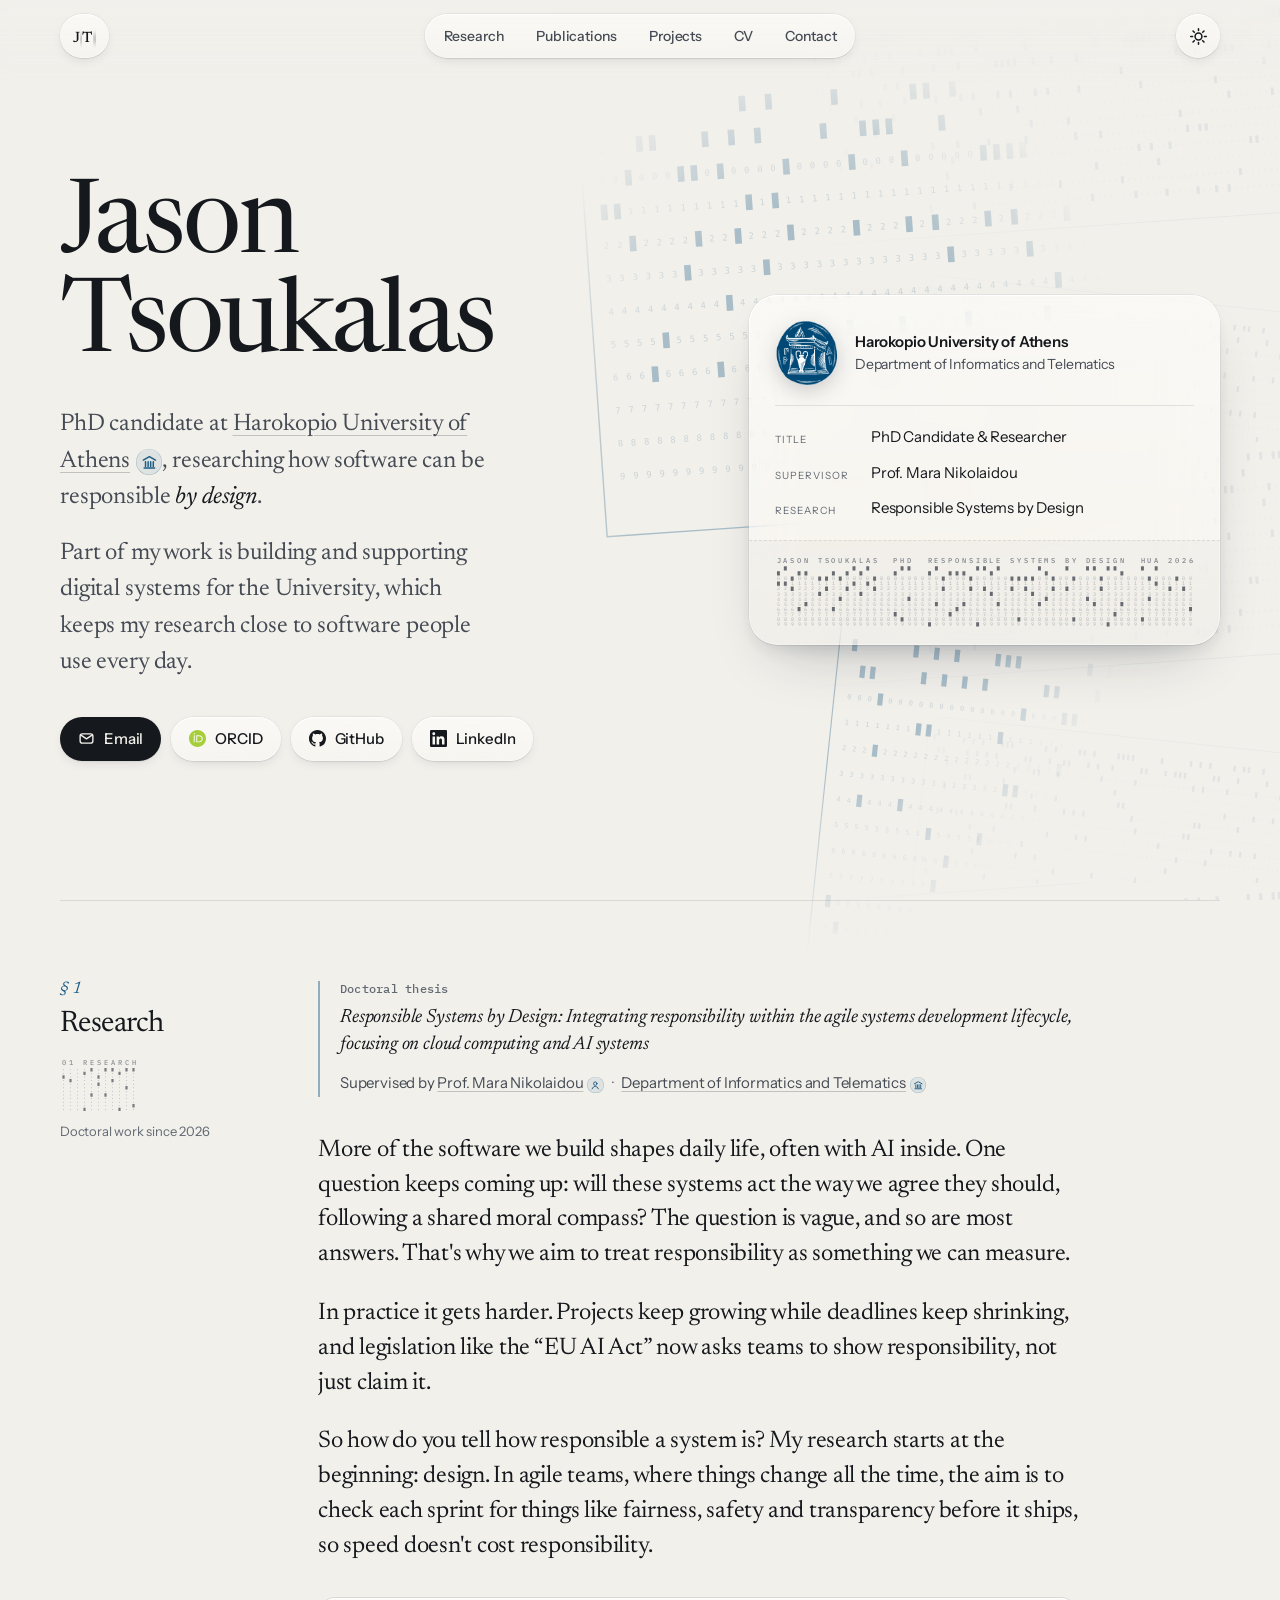
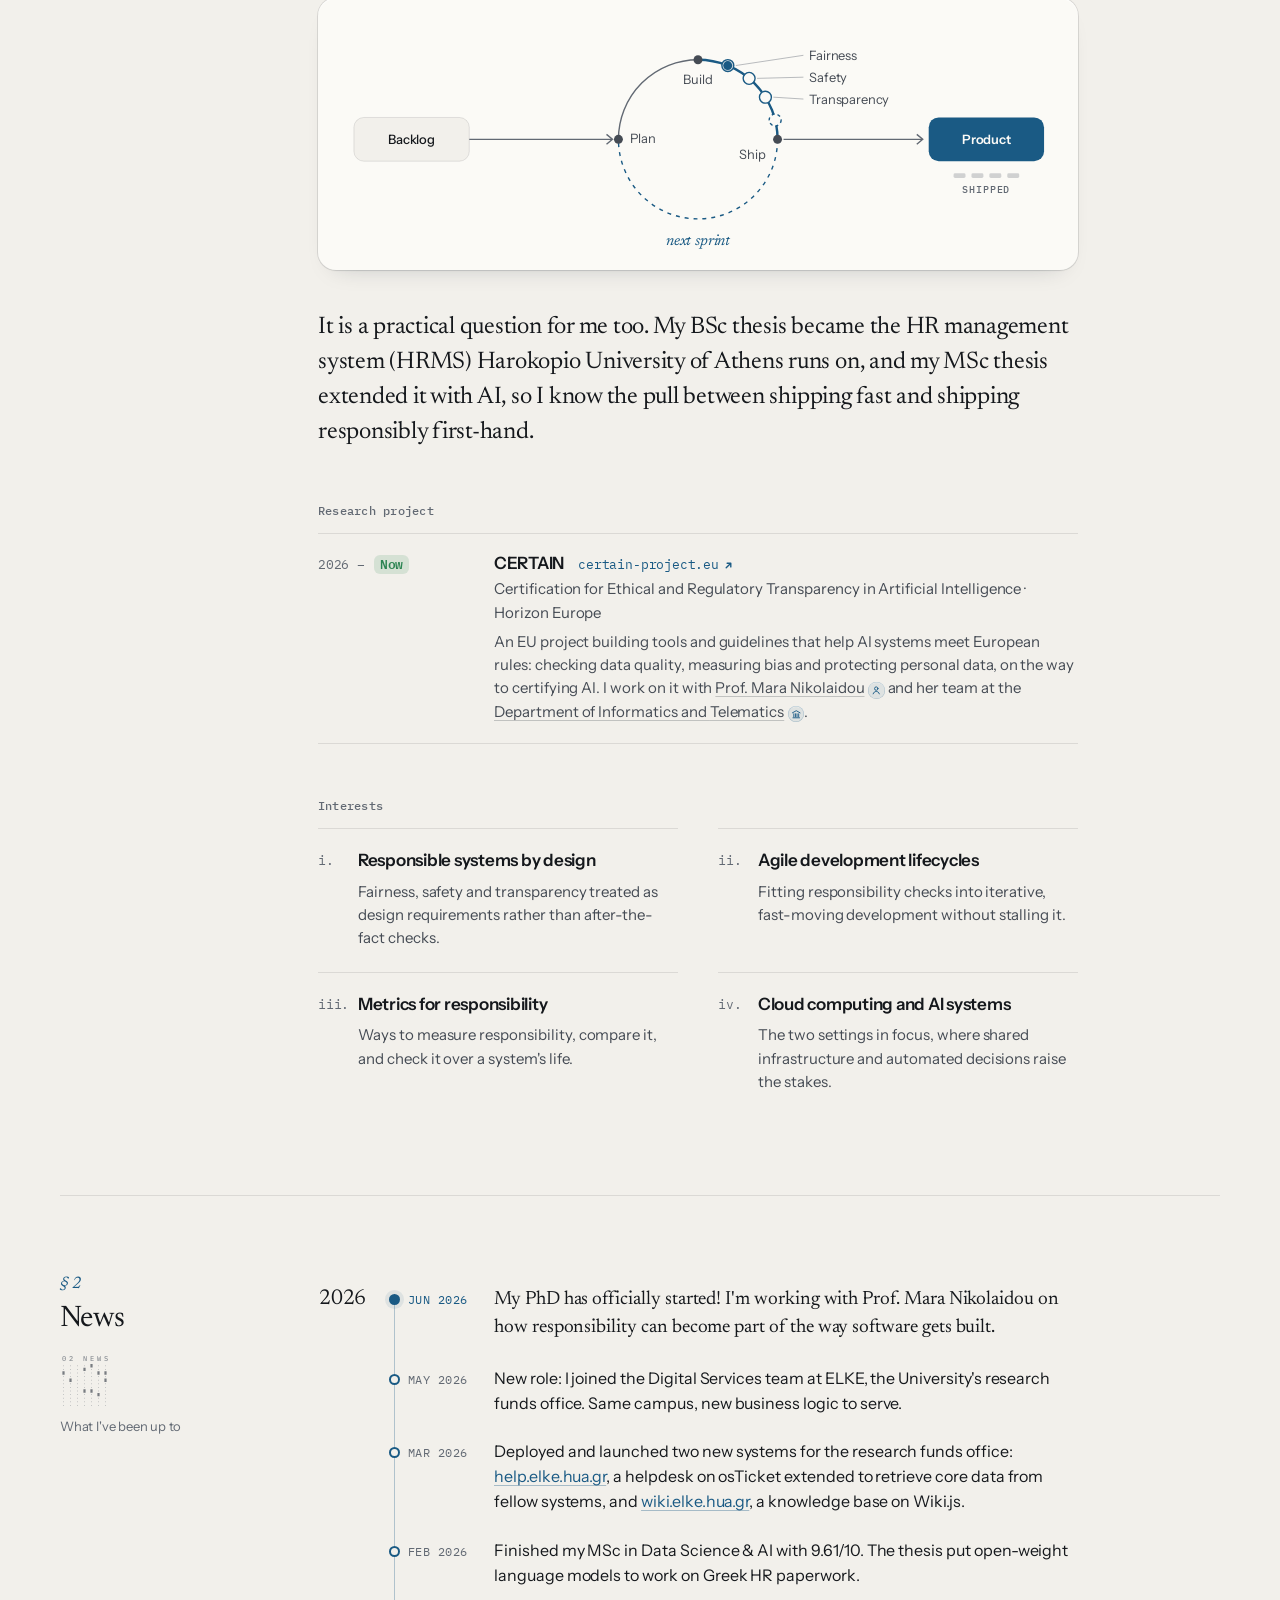
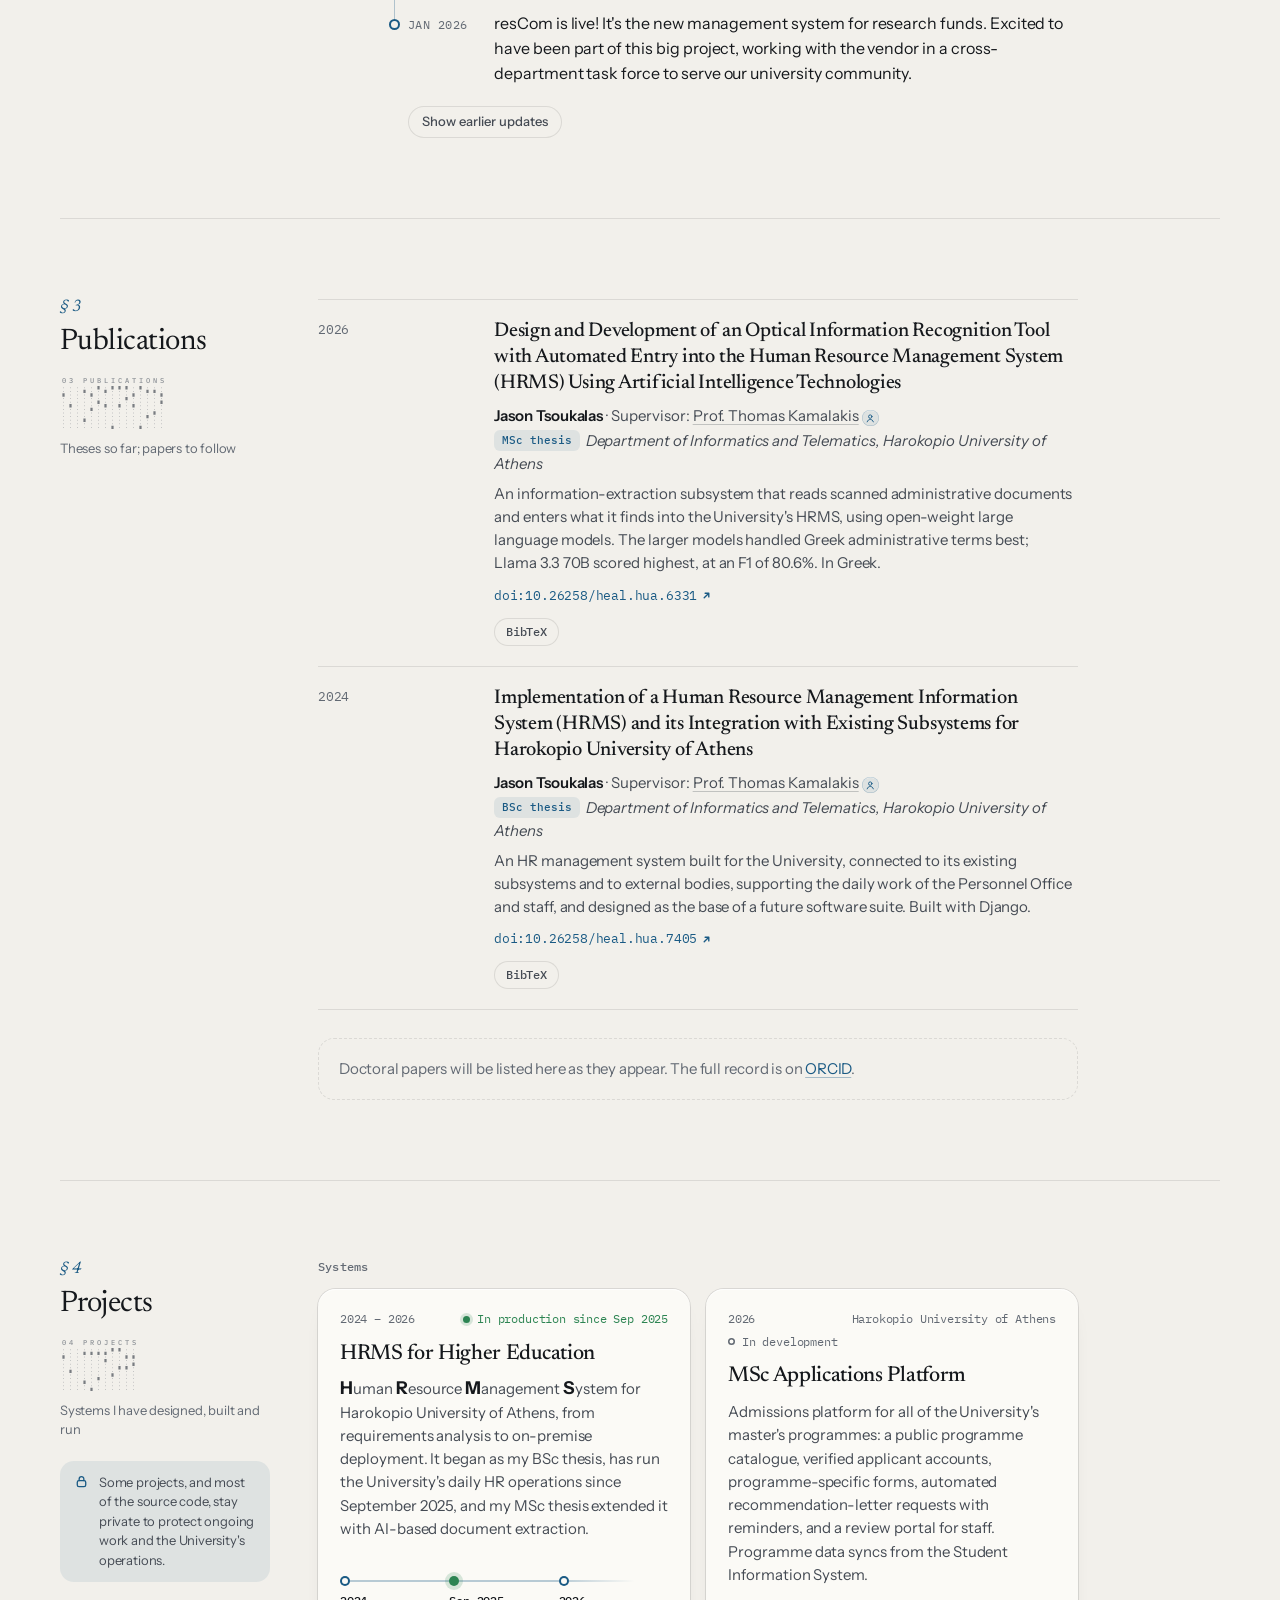
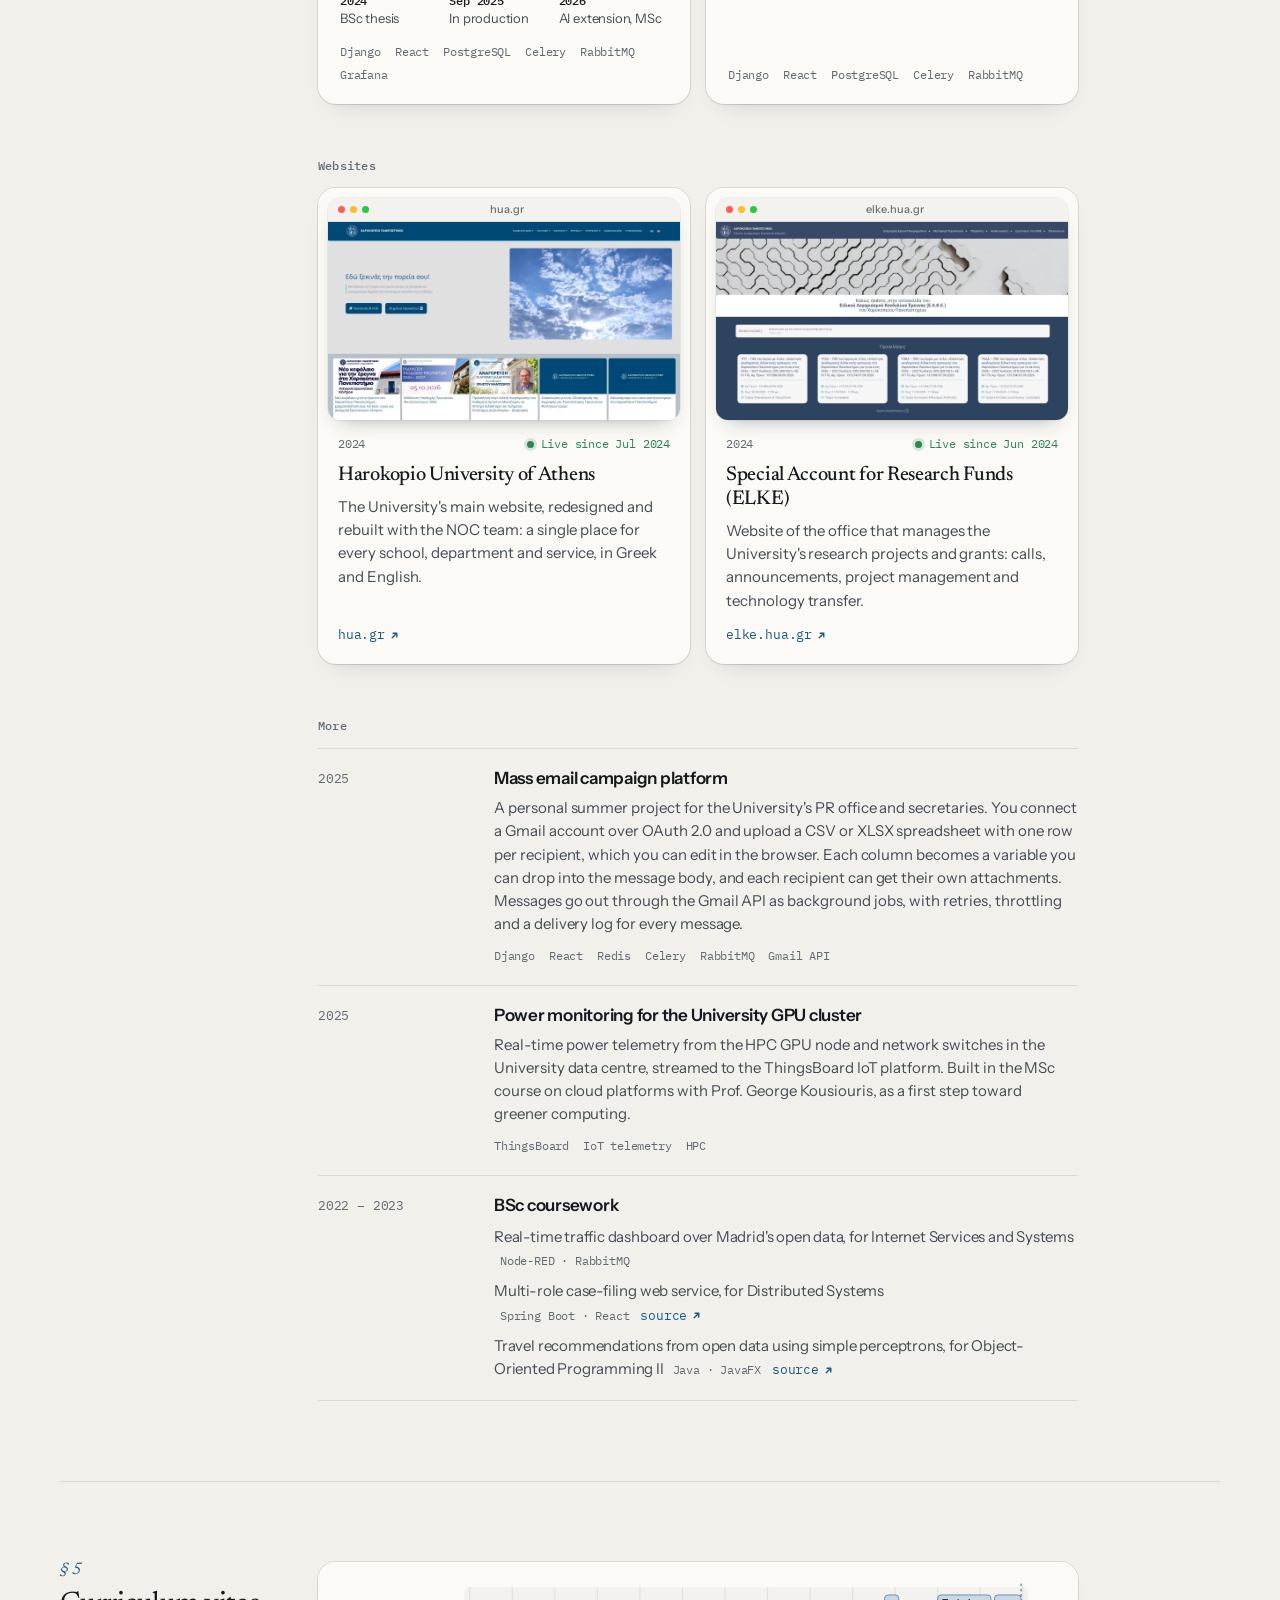
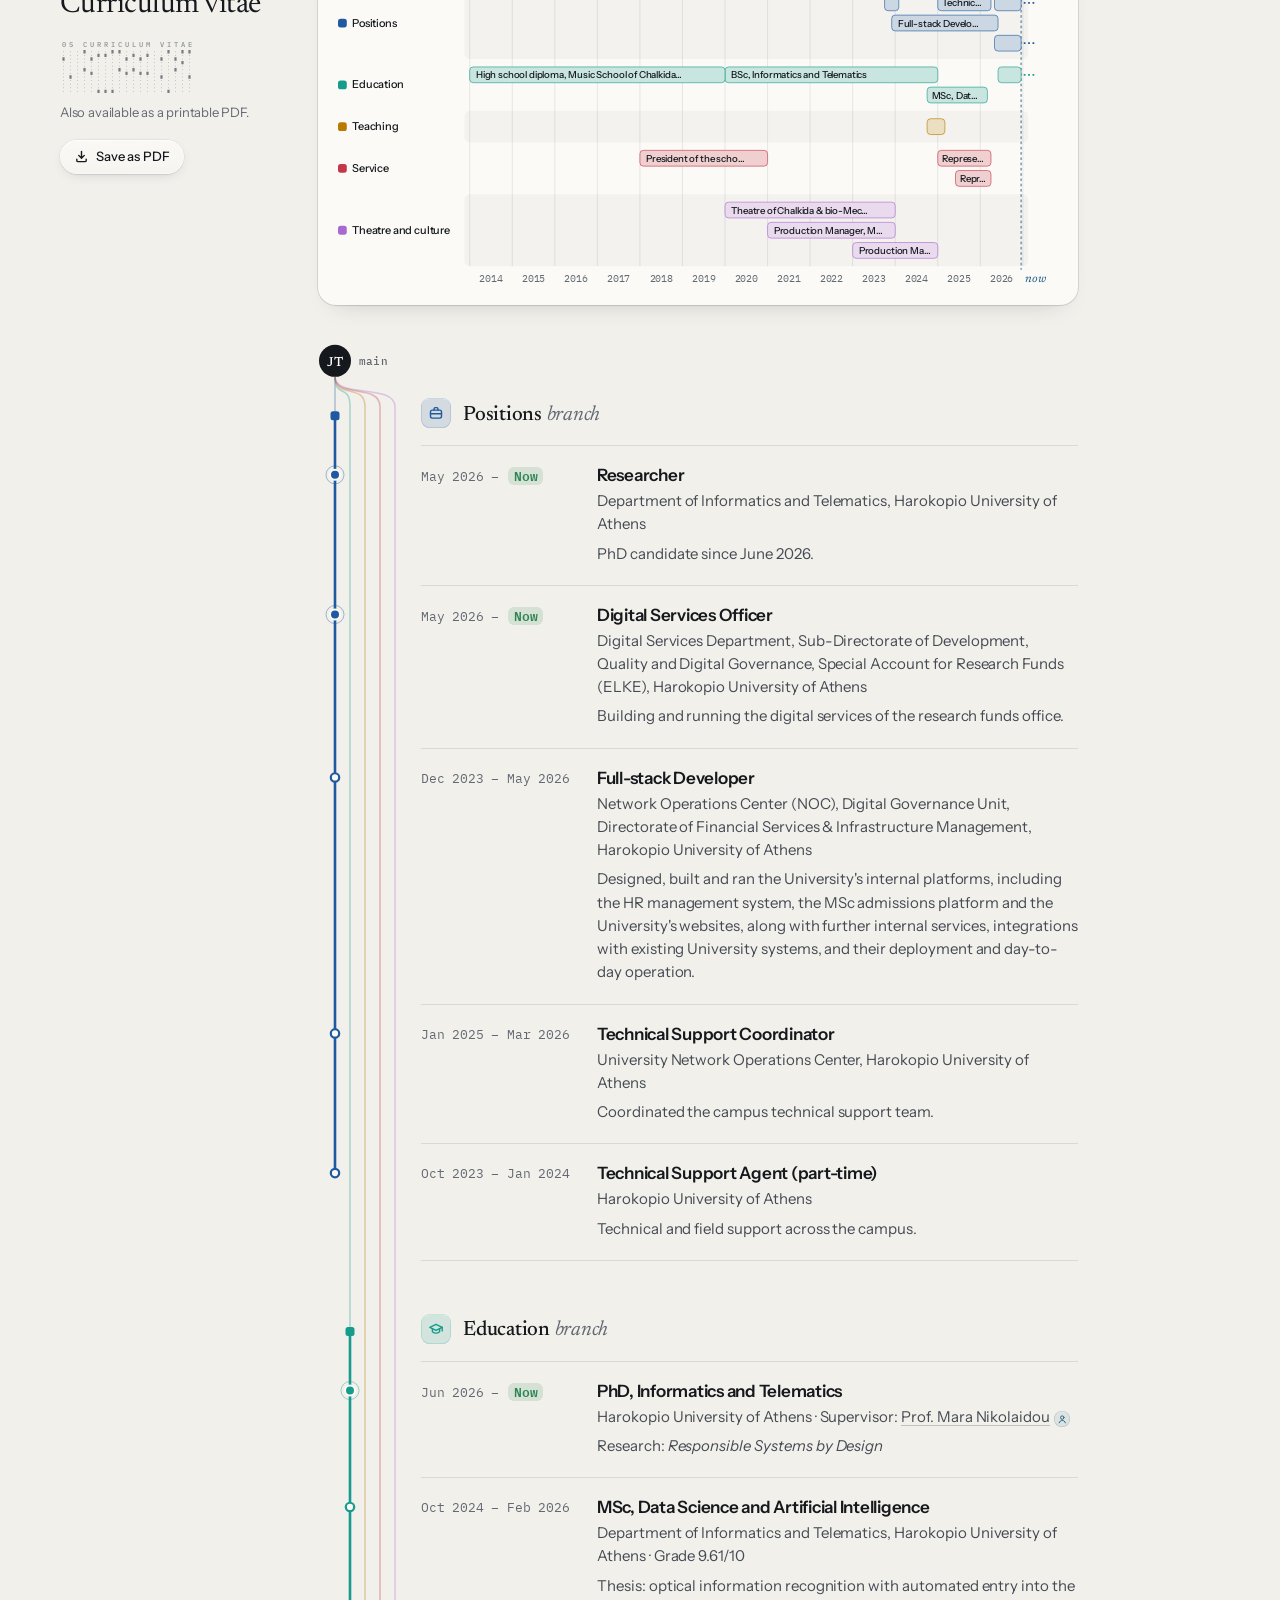
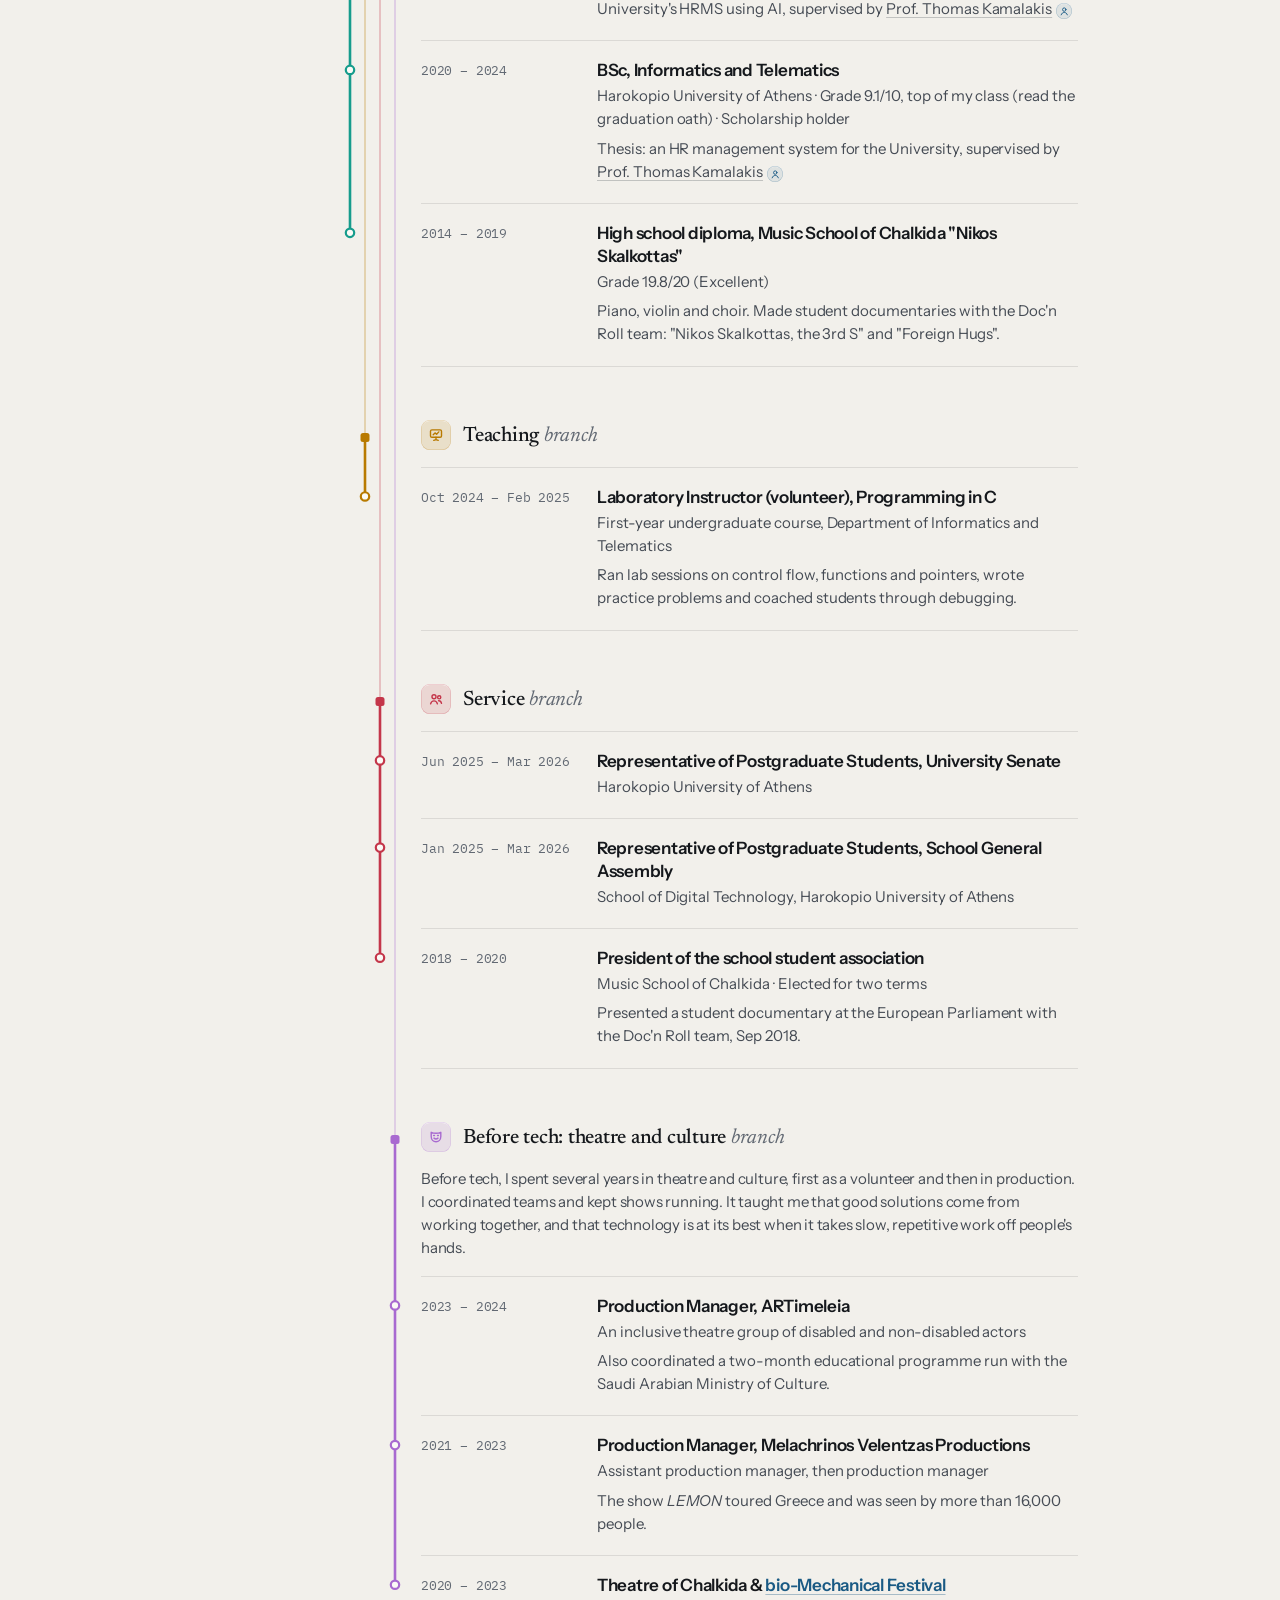
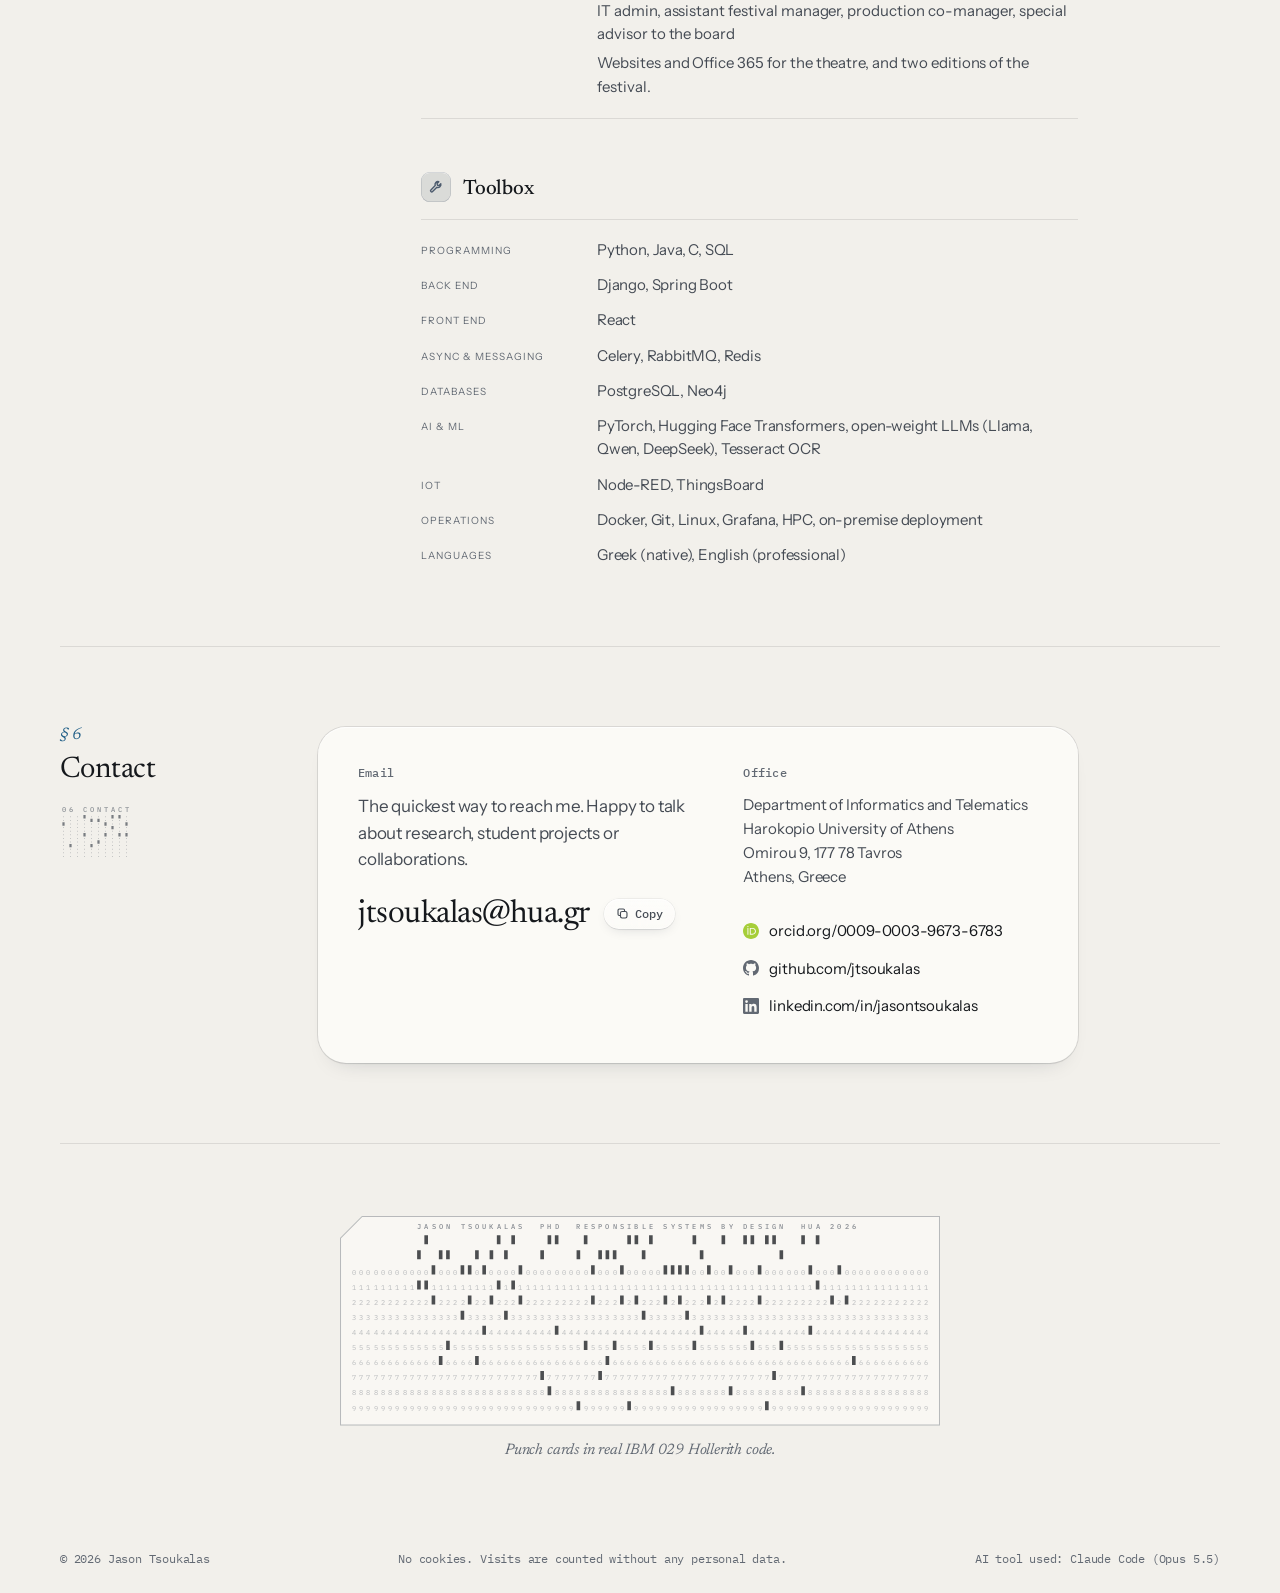
==== commit 25a722c9: "feat: Google SEO & Claude credits" ====
--- a/index.html
+++ b/index.html
@@ -4,8 +4,9 @@
   <meta charset="utf-8">
   <meta name="viewport" content="width=device-width, initial-scale=1, viewport-fit=cover">
   <title>Jason Tsoukalas · PhD Candidate, Harokopio University of Athens</title>
-  <meta name="description" content="Jason Tsoukalas is a PhD candidate at the Department of Informatics and Telematics, Harokopio University of Athens, researching Responsible Systems by Design.">
+  <meta name="description" content="Jason Tsoukalas (Ιάσονας Τσουκαλάς) is a PhD candidate at the Department of Informatics and Telematics, Harokopio University of Athens, researching Responsible Systems by Design.">
   <meta name="author" content="Jason Tsoukalas">
+  <meta name="keywords" content="Jason Tsoukalas, Ιάσονας Τσουκαλάς, Ιάσων Τσουκαλάς, Θεόφιλος Τσουκαλάς, Θεόφιλος Ιάσων Τσουκαλάς, Theofilos-Iason Tsoukalas">
   <link rel="canonical" href="https://jtsoukalas.github.io/">
 
   <meta property="og:type" content="profile">
@@ -51,7 +52,7 @@
     "@context": "https://schema.org",
     "@type": "Person",
     "name": "Jason Tsoukalas",
-    "alternateName": ["Ιάσονας Τσουκαλάς", "Theofilos-Iason Tsoukalas"],
+    "alternateName": ["Ιάσονας Τσουκαλάς", "Ιάσων Τσουκαλάς", "Θεόφιλος Τσουκαλάς", "Θεόφιλος Ιάσων Τσουκαλάς", "Theofilos-Iason Tsoukalas"],
     "url": "https://jtsoukalas.github.io/",
     "jobTitle": "PhD Candidate",
     "affiliation": {
@@ -865,7 +866,7 @@
     <footer class="footer">
       <span>© 2026 Jason Tsoukalas</span>
       <span>No cookies. Visits are counted without any personal data.</span>
-      <span>Last updated October 2026</span>
+      <span>AI tool used: <a href="https://claude.com/product/claude-code">Claude Code</a> (Opus 5.5)</span>
     </footer>
   </main>
 
--- a/assets/css/site.css
+++ b/assets/css/site.css
@@ -315,6 +315,7 @@
   position: absolute !important;
   width: 1px;
   height: 1px;
+  margin: 0;
   overflow: hidden;
   clip: rect(0 0 0 0);
   white-space: nowrap;
@@ -1859,7 +1860,7 @@
   flex-wrap: wrap;
   justify-content: space-between;
   gap: 8px 24px;
-  padding: 40px 0 56px;
+  padding: 40px 0 24px;
   color: var(--ink-3);
   font: 400 0.75rem/1.5 var(--mono);
 }
@@ -2004,6 +2005,9 @@
   }
 
   .footer {
+    flex-direction: column;
+    align-items: center;
+    text-align: center;
     padding-bottom: calc(96px + env(safe-area-inset-bottom));
   }
 }
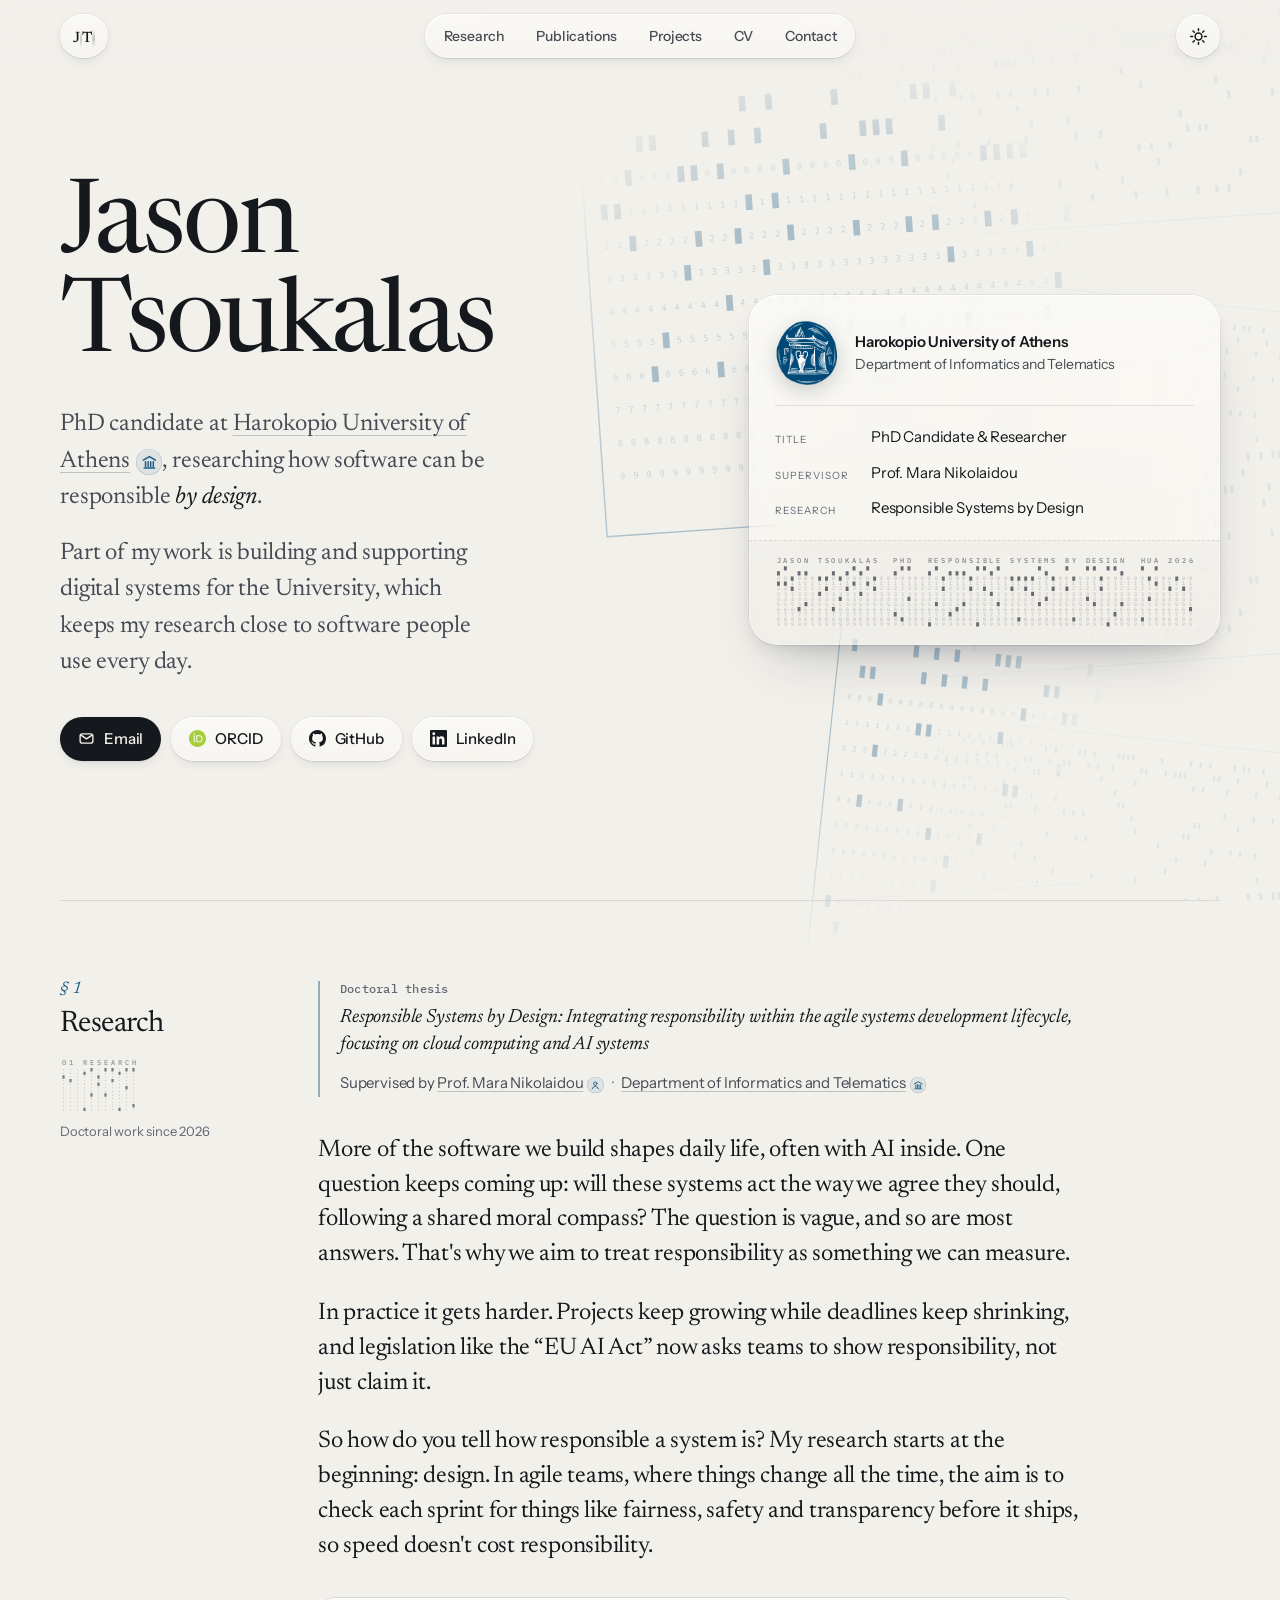
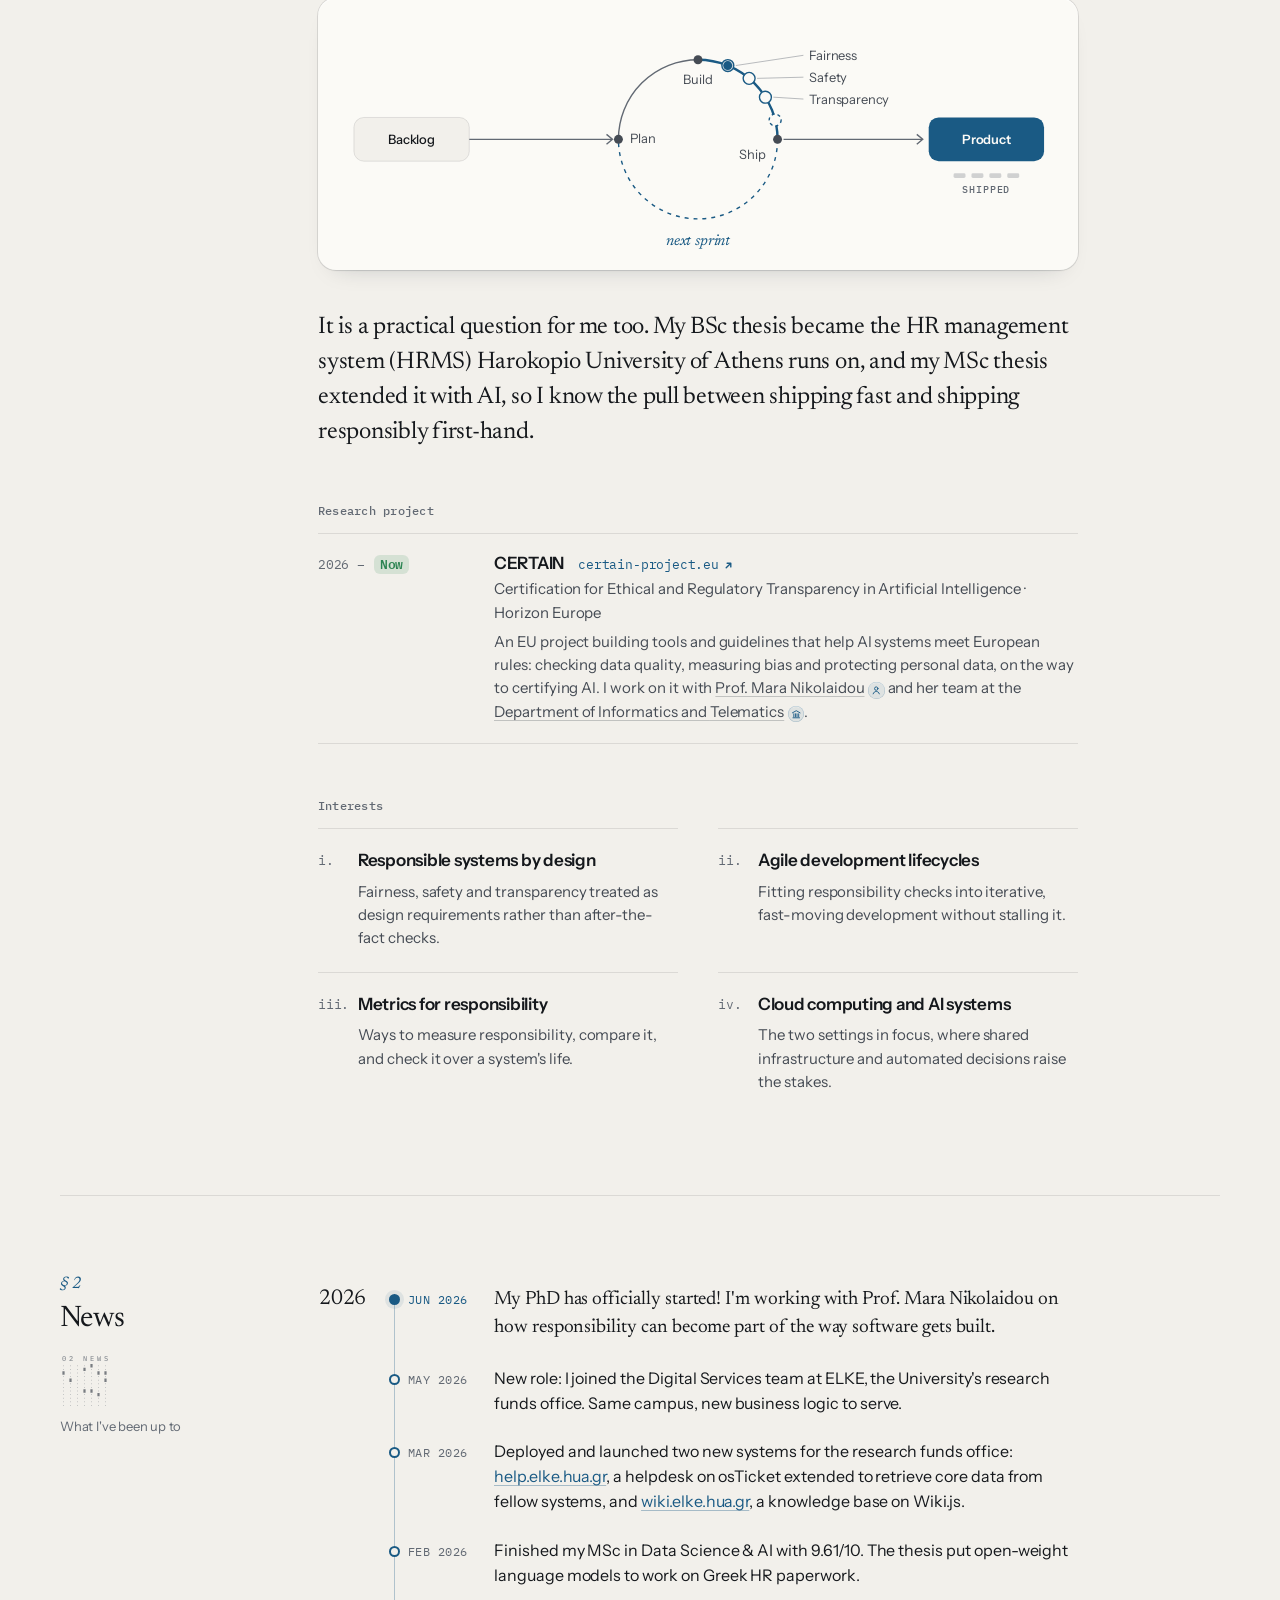
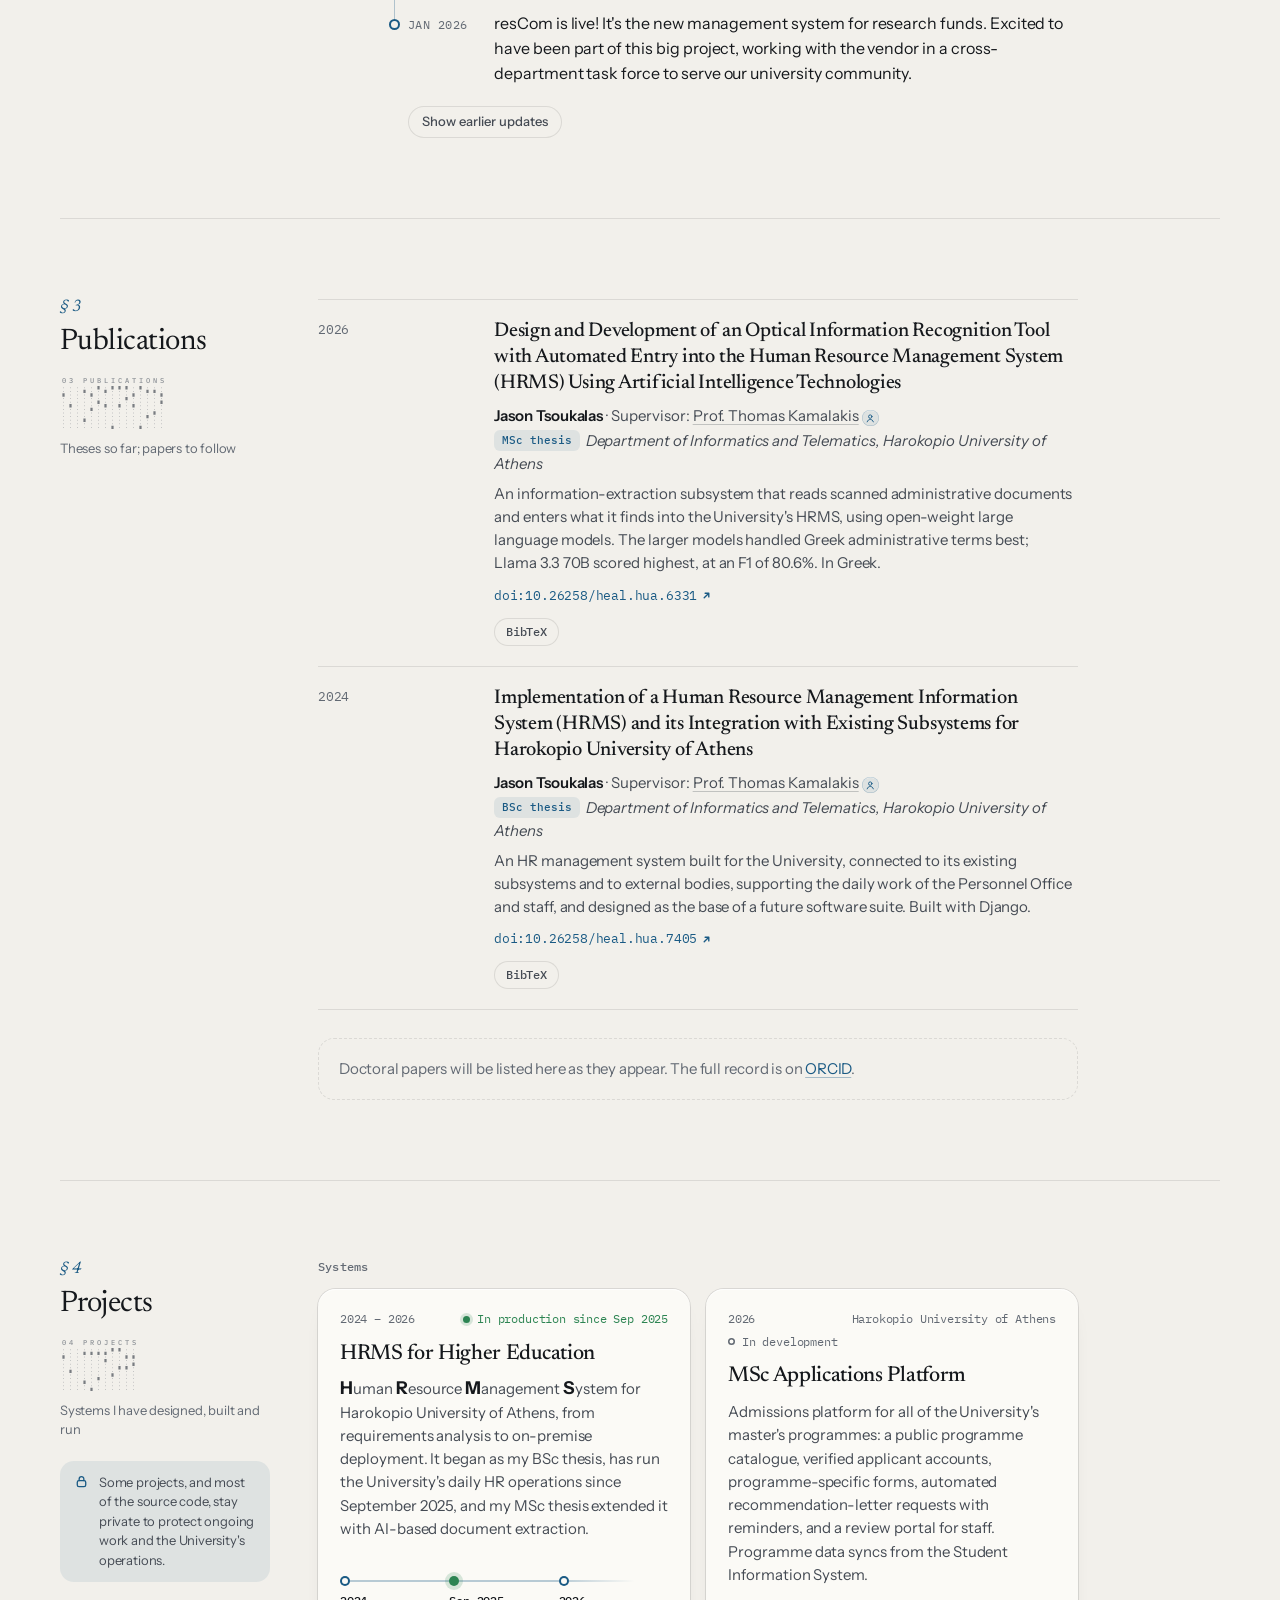
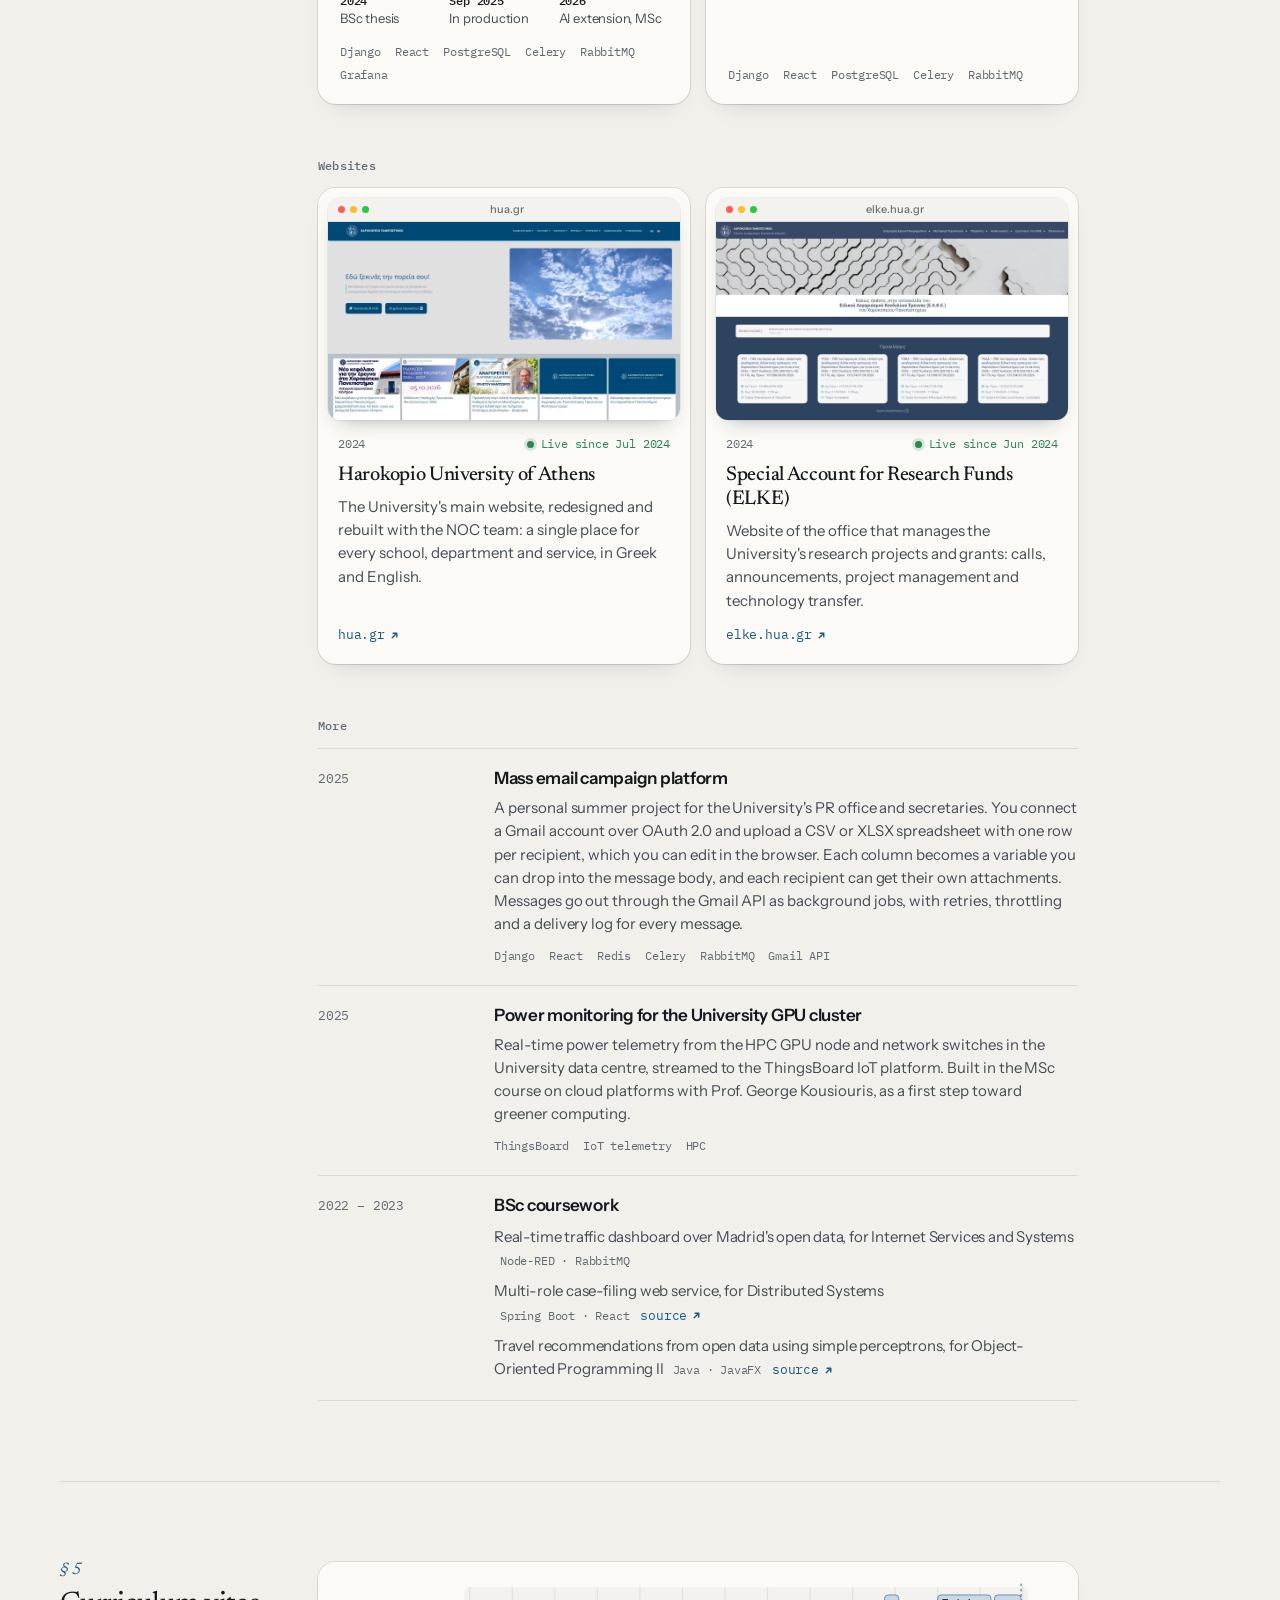
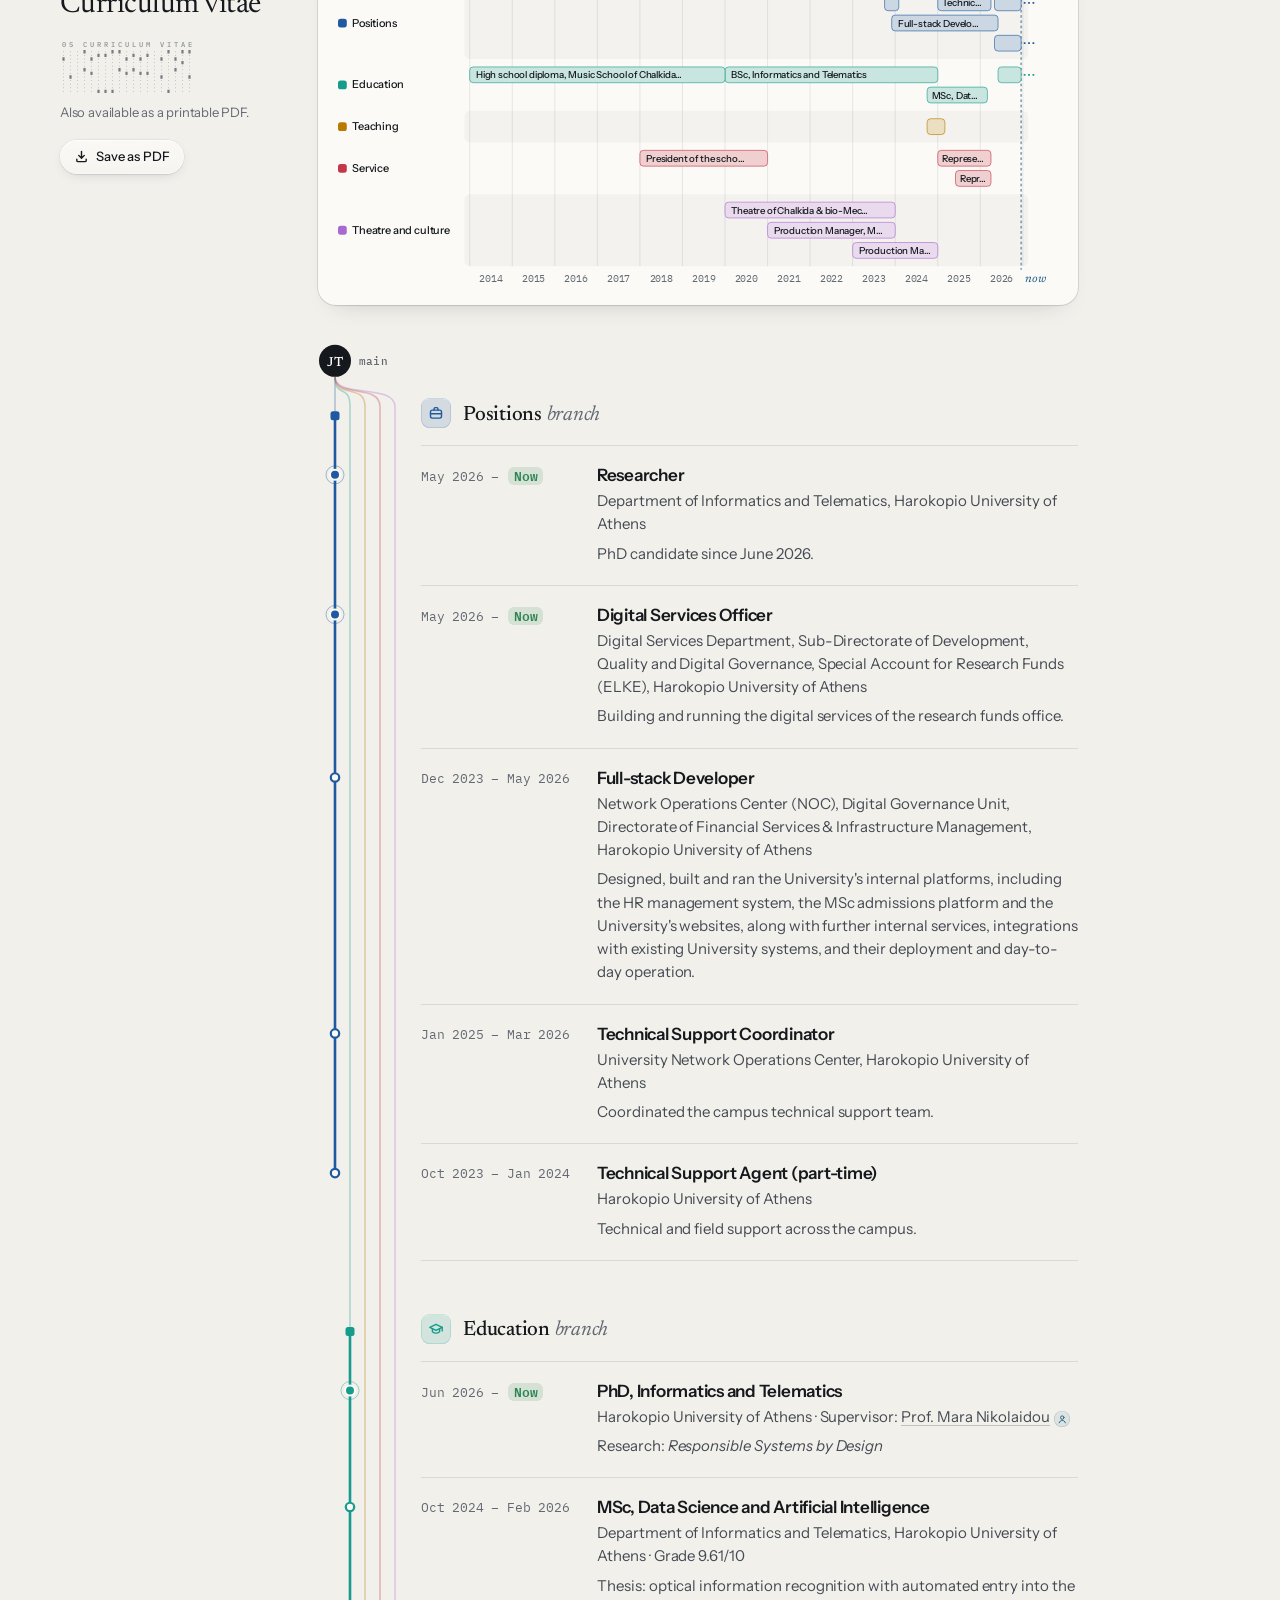
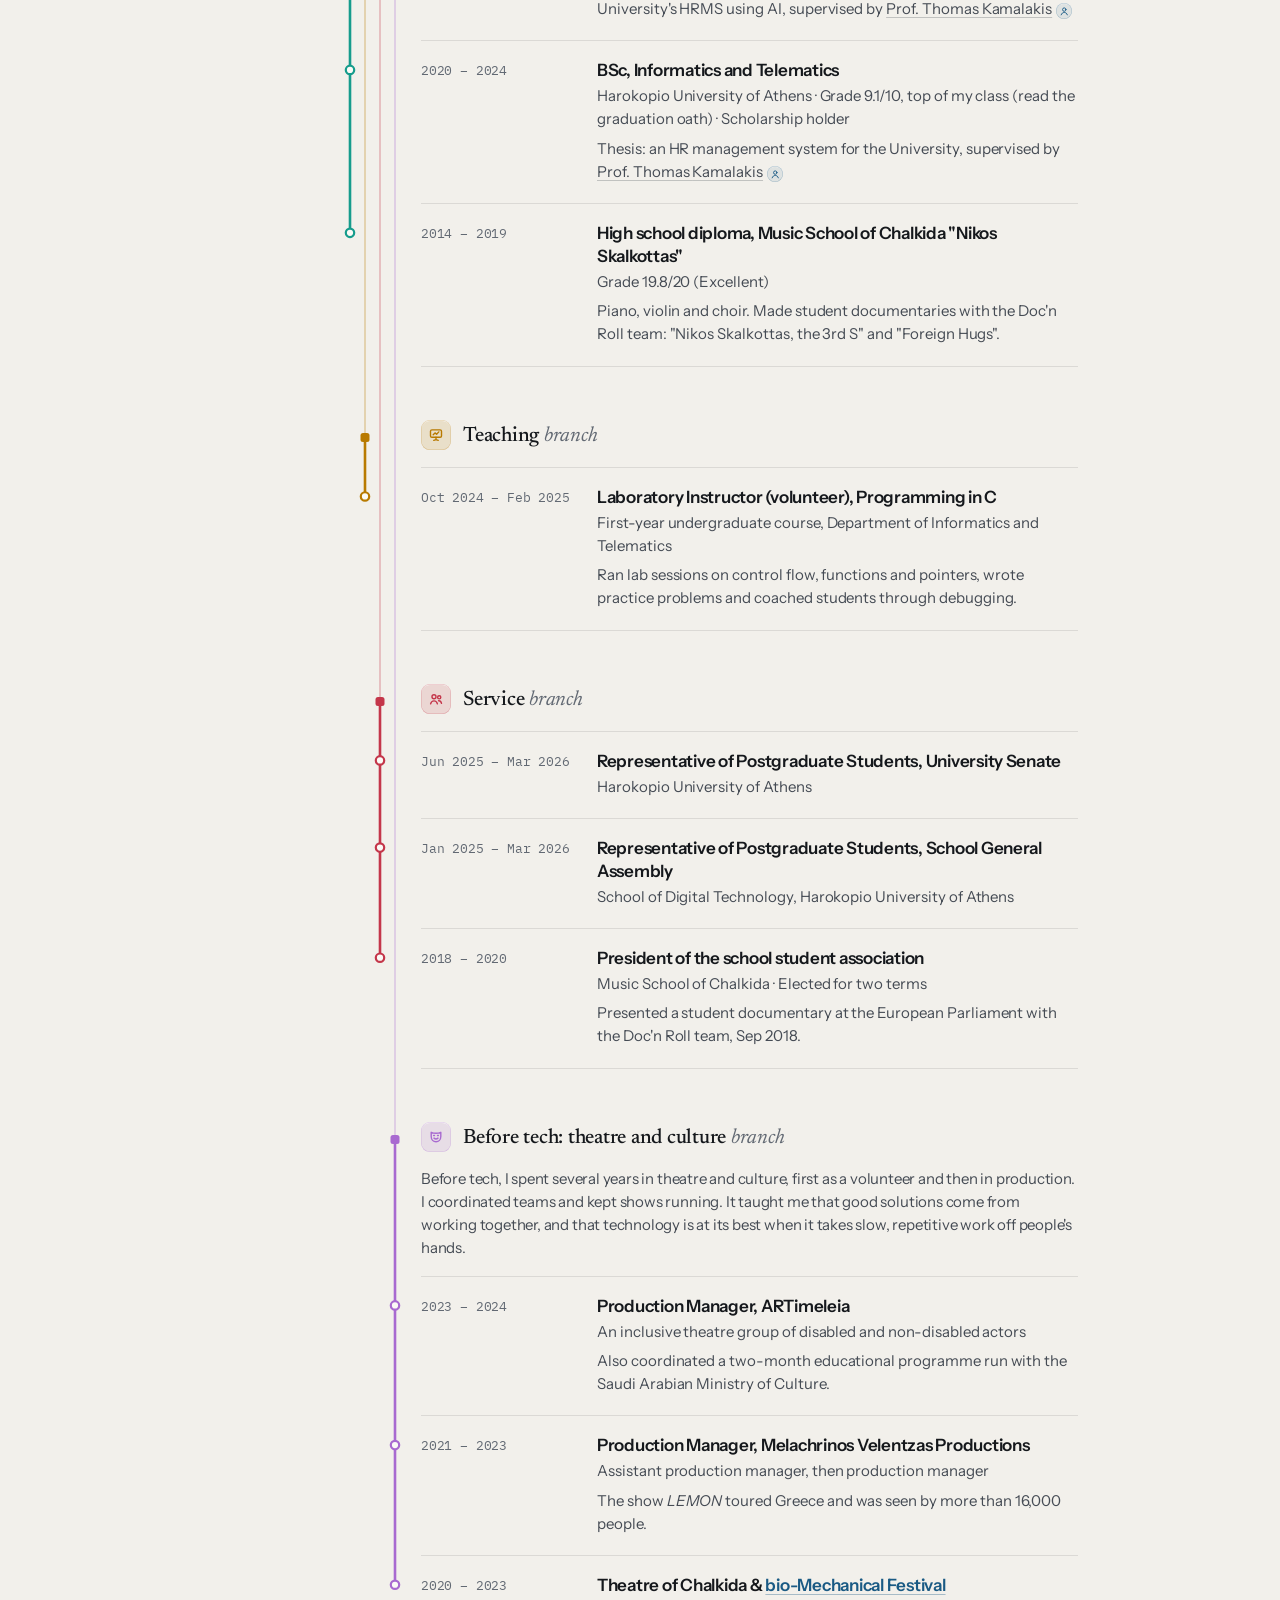
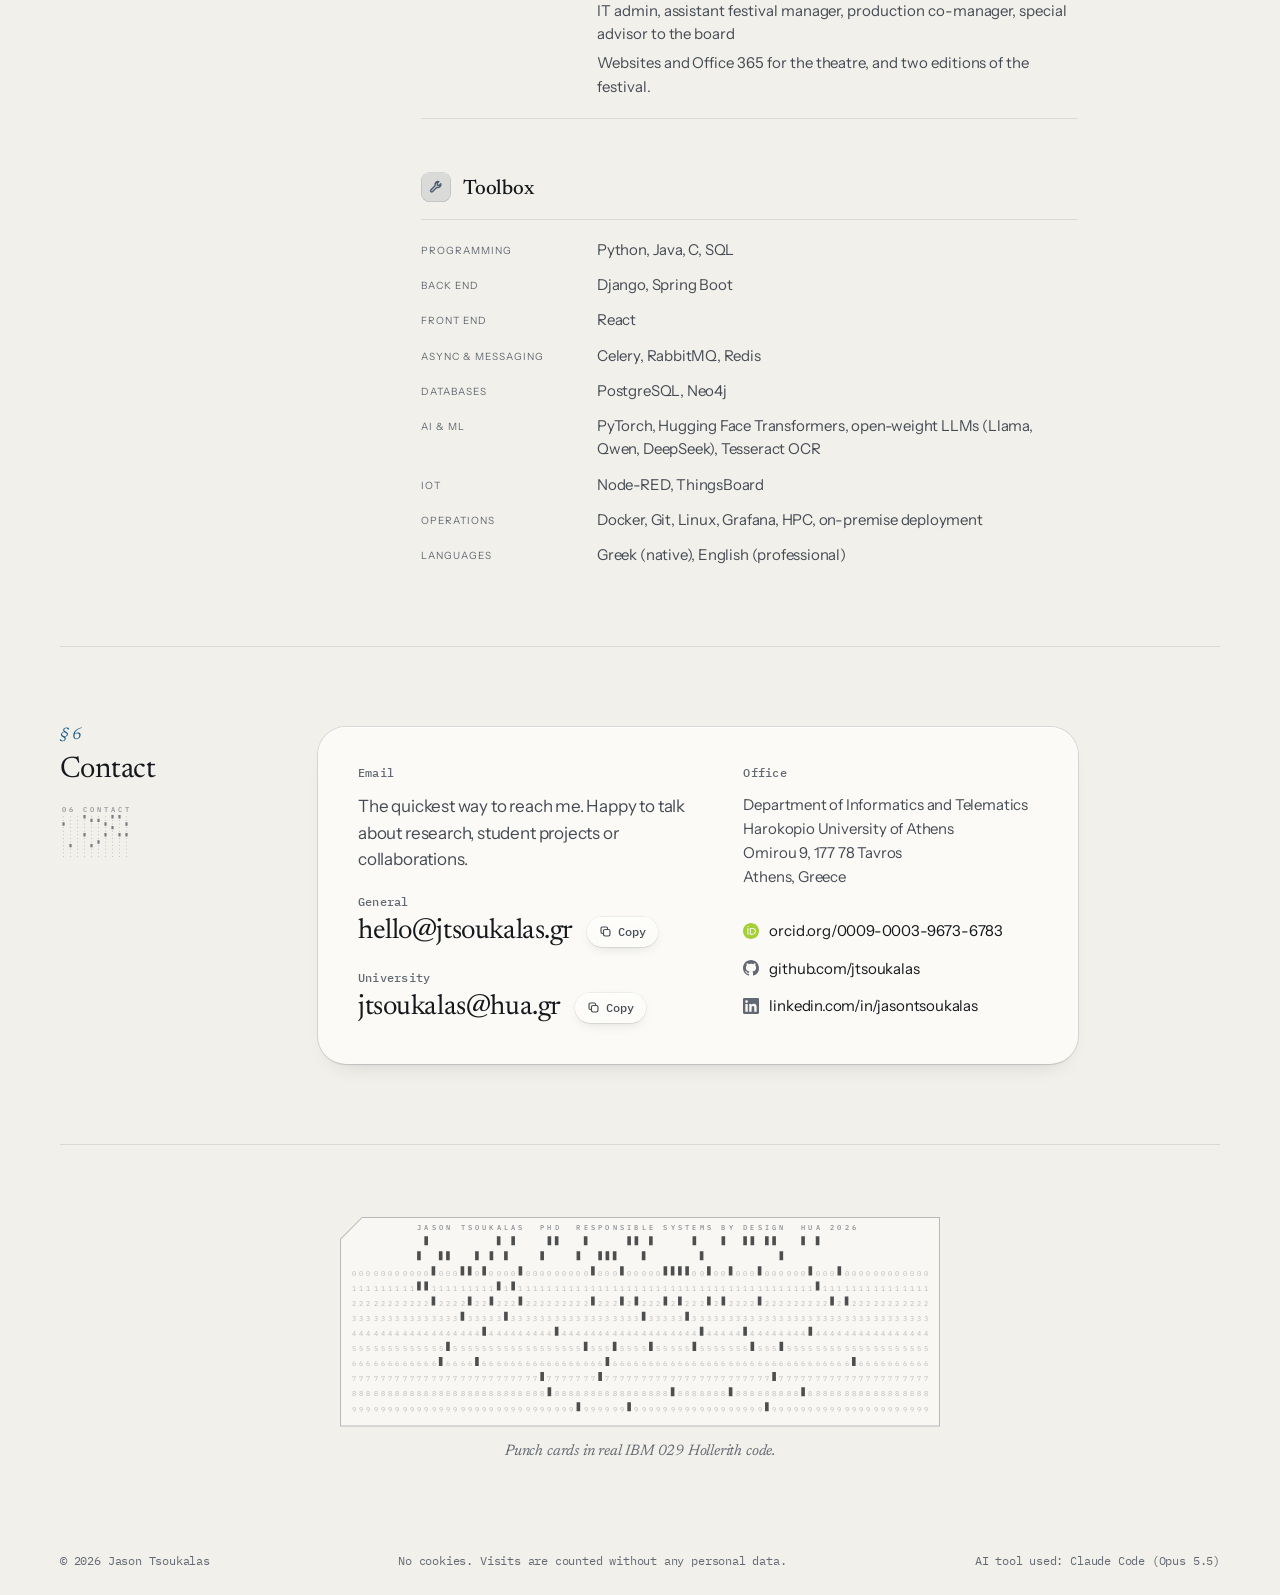
==== commit 6ebc341b: "rebase: New domain" ====
--- a/index.html
+++ b/index.html
@@ -7,22 +7,22 @@
   <meta name="description" content="Jason Tsoukalas (Ιάσονας Τσουκαλάς) is a PhD candidate at the Department of Informatics and Telematics, Harokopio University of Athens, researching Responsible Systems by Design.">
   <meta name="author" content="Jason Tsoukalas">
   <meta name="keywords" content="Jason Tsoukalas, Ιάσονας Τσουκαλάς, Ιάσων Τσουκαλάς, Θεόφιλος Τσουκαλάς, Θεόφιλος Ιάσων Τσουκαλάς, Theofilos-Iason Tsoukalas">
-  <link rel="canonical" href="https://jtsoukalas.github.io/">
+  <link rel="canonical" href="https://jtsoukalas.gr/">
 
   <meta property="og:type" content="profile">
   <meta property="og:title" content="Jason Tsoukalas">
   <meta property="og:description" content="PhD candidate at Harokopio University of Athens, researching how software can be responsible by design.">
-  <meta property="og:url" content="https://jtsoukalas.github.io/">
+  <meta property="og:url" content="https://jtsoukalas.gr/">
   <meta property="og:site_name" content="Jason Tsoukalas">
   <meta property="og:locale" content="en_US">
-  <meta property="og:image" content="https://jtsoukalas.github.io/assets/img/og-image.png">
+  <meta property="og:image" content="https://jtsoukalas.gr/assets/img/og-image.png">
   <meta property="og:image:type" content="image/png">
   <meta property="og:image:width" content="1200">
   <meta property="og:image:height" content="630">
   <meta property="og:image:alt" content="Jason Tsoukalas, PhD candidate and full-stack developer, with a punched computer card.">
   <meta name="twitter:title" content="Jason Tsoukalas">
   <meta name="twitter:description" content="PhD candidate at Harokopio University of Athens, researching how software can be responsible by design.">
-  <meta name="twitter:image" content="https://jtsoukalas.github.io/assets/img/og-image.png">
+  <meta name="twitter:image" content="https://jtsoukalas.gr/assets/img/og-image.png">
   <meta name="twitter:image:alt" content="Jason Tsoukalas, PhD candidate and full-stack developer, with a punched computer card.">
   <meta name="twitter:card" content="summary_large_image">
 
@@ -53,7 +53,7 @@
     "@type": "Person",
     "name": "Jason Tsoukalas",
     "alternateName": ["Ιάσονας Τσουκαλάς", "Ιάσων Τσουκαλάς", "Θεόφιλος Τσουκαλάς", "Θεόφιλος Ιάσων Τσουκαλάς", "Theofilos-Iason Tsoukalas"],
-    "url": "https://jtsoukalas.github.io/",
+    "url": "https://jtsoukalas.gr/",
     "jobTitle": "PhD Candidate",
     "affiliation": {
       "@type": "CollegeOrUniversity",
@@ -117,7 +117,7 @@
     <section class="hero" aria-labelledby="name">
       <div>
         <h1 id="name">Jason Tsoukalas</h1>
-        <p class="print-only print-contact"><span class="js-email" data-user="jtsoukalas" data-domain="hua.gr">jtsoukalas [at] hua.gr</span> · jtsoukalas.github.io · orcid.org/0009-0003-9673-6783 · github.com/jtsoukalas · linkedin.com/in/jasontsoukalas</p>
+        <p class="print-only print-contact"><span class="js-email" data-user="jtsoukalas" data-domain="hua.gr">jtsoukalas [at] hua.gr</span> · jtsoukalas.gr · orcid.org/0009-0003-9673-6783 · github.com/jtsoukalas · linkedin.com/in/jasontsoukalas</p>
         <div class="hero__lede">
           <p>
             PhD candidate at
@@ -130,7 +130,7 @@
           </p>
         </div>
         <div class="actions">
-          <a class="btn btn--solid js-email" href="#contact" data-user="jtsoukalas" data-domain="hua.gr">
+          <a class="btn btn--solid js-email" href="#contact" data-user="hello" data-domain="jtsoukalas.gr">
             <svg viewBox="0 0 20 20" fill="none" stroke="currentColor" stroke-width="1.6" stroke-linecap="round" stroke-linejoin="round" aria-hidden="true"><rect x="2.5" y="4.5" width="15" height="11" rx="2.5"/><path d="M3.5 6l6.5 4.5L16.5 6"/></svg>
             Email
           </a>
@@ -817,9 +817,18 @@
           <div>
             <h3>Email</h3>
             <p class="contact__lede">The quickest way to reach me. Happy to talk about research, student projects or collaborations.</p>
+            <p class="email__label">General</p>
+            <div class="email">
+              <a class="js-email" href="#contact" data-user="hello" data-domain="jtsoukalas.gr">hello [at] jtsoukalas.gr</a>
+              <button class="copy glass" type="button" data-copy-from=".js-email" aria-label="Copy general email">
+                <svg viewBox="0 0 16 16" fill="none" stroke="currentColor" stroke-width="1.4" aria-hidden="true"><rect x="5.5" y="5.5" width="8" height="8" rx="2"/><path d="M10.5 5.5V4A1.5 1.5 0 0 0 9 2.5H4A1.5 1.5 0 0 0 2.5 4v5A1.5 1.5 0 0 0 4 10.5h1.5"/></svg>
+                <span class="idle">Copy</span><span class="done">Copied</span>
+              </button>
+            </div>
+            <p class="email__label">University</p>
             <div class="email">
               <a class="js-email" href="#contact" data-user="jtsoukalas" data-domain="hua.gr">jtsoukalas [at] hua.gr</a>
-              <button class="copy glass" type="button" data-copy-email>
+              <button class="copy glass" type="button" data-copy-from=".js-email" aria-label="Copy university email">
                 <svg viewBox="0 0 16 16" fill="none" stroke="currentColor" stroke-width="1.4" aria-hidden="true"><rect x="5.5" y="5.5" width="8" height="8" rx="2"/><path d="M10.5 5.5V4A1.5 1.5 0 0 0 9 2.5H4A1.5 1.5 0 0 0 2.5 4v5A1.5 1.5 0 0 0 4 10.5h1.5"/></svg>
                 <span class="idle">Copy</span><span class="done">Copied</span>
               </button>
--- a/assets/css/site.css
+++ b/assets/css/site.css
@@ -1,5 +1,5 @@
 /*
-  jtsoukalas.github.io
+  jtsoukalas.gr
   One stylesheet, no build step. Tokens first, then materials, then layout.
 */
 
--- a/assets/css/refine.css
+++ b/assets/css/refine.css
@@ -738,3 +738,9 @@
   .sigcard { display: none !important; }
   .sigcard + .hero { padding-top: 0; }
 }
+
+/* Two email addresses in the contact card, each with a short label above it */
+.email__label { margin: 0 0 6px; color: var(--ink-3); font: 500 0.75rem/1.2 var(--mono); letter-spacing: 0.02em; }
+.email + .email__label { margin-top: 22px; }
+.contact .email a { font-size: clamp(1.4rem, 2.3vw, 1.75rem); }
+@media print { .contact .email a { font-size: 12pt; } .email__label { margin: 0; font-size: 8pt; } .email + .email__label { margin-top: 4pt; } }
